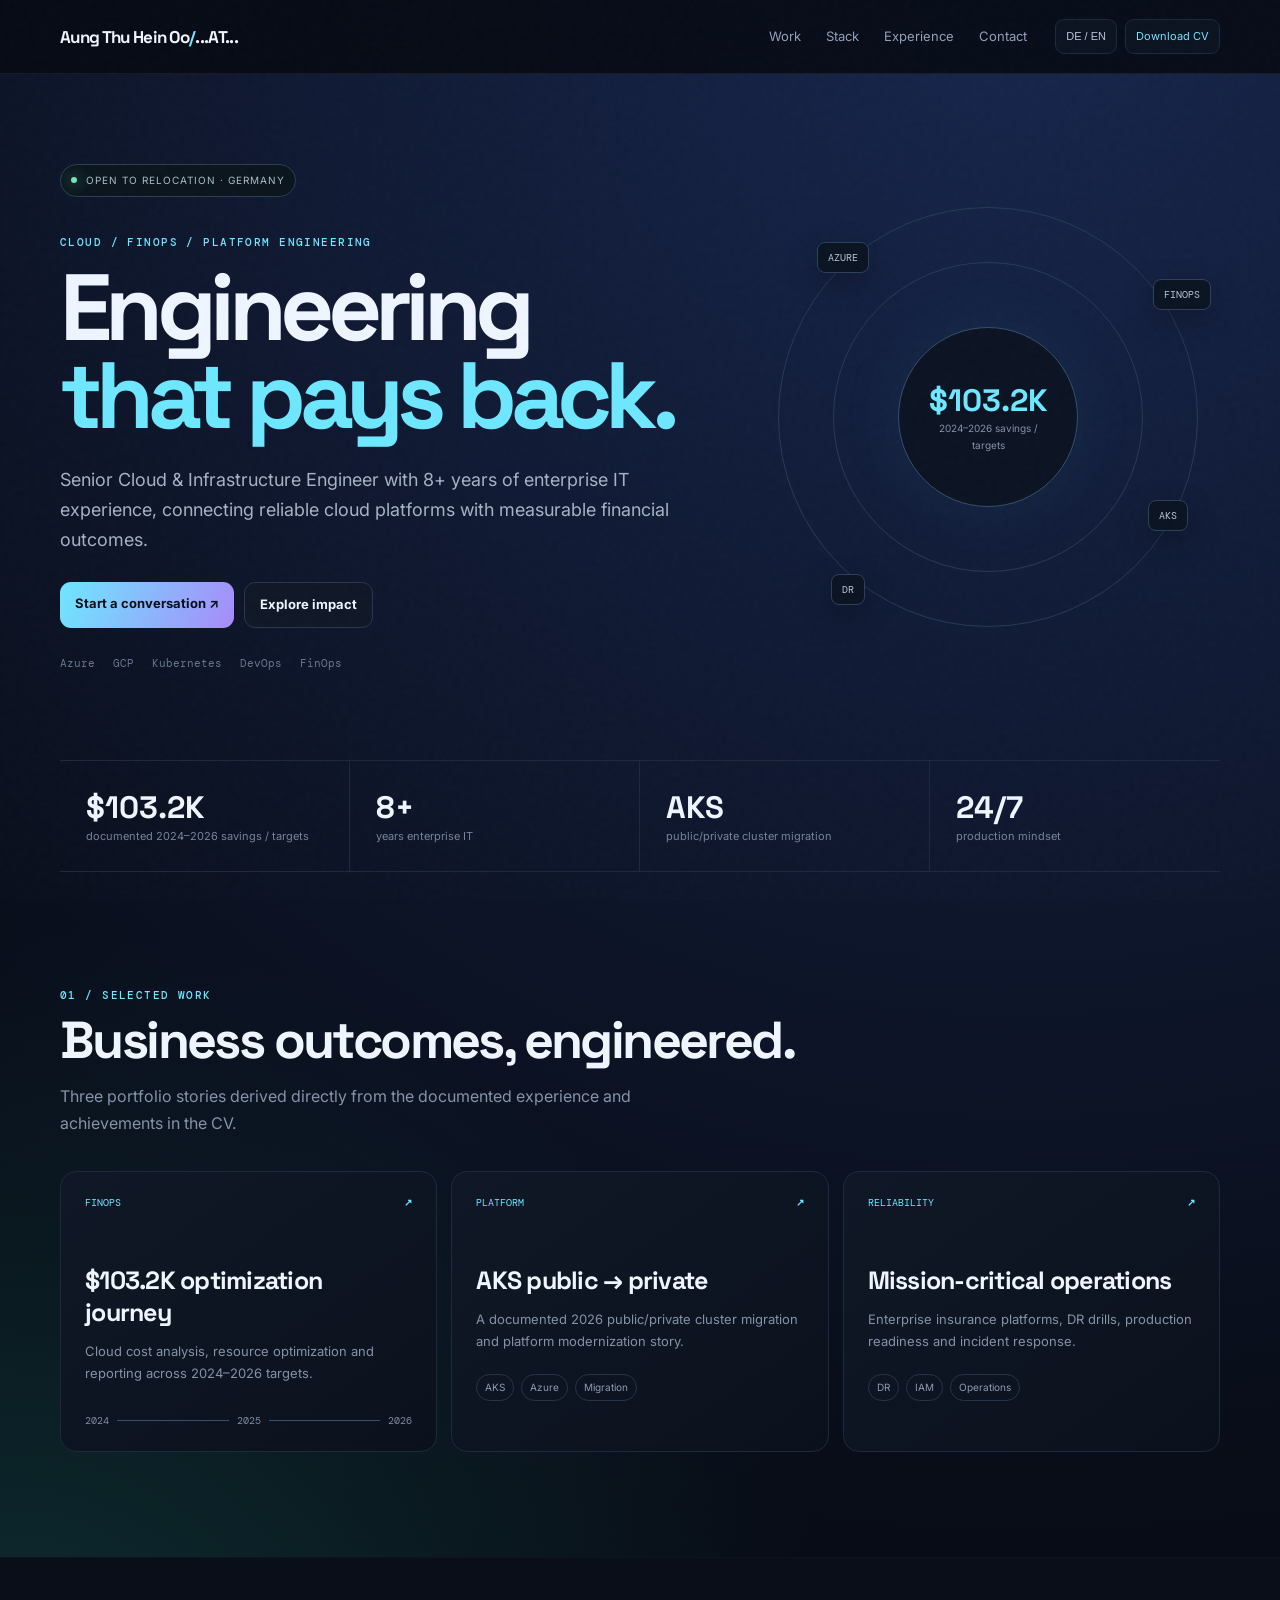
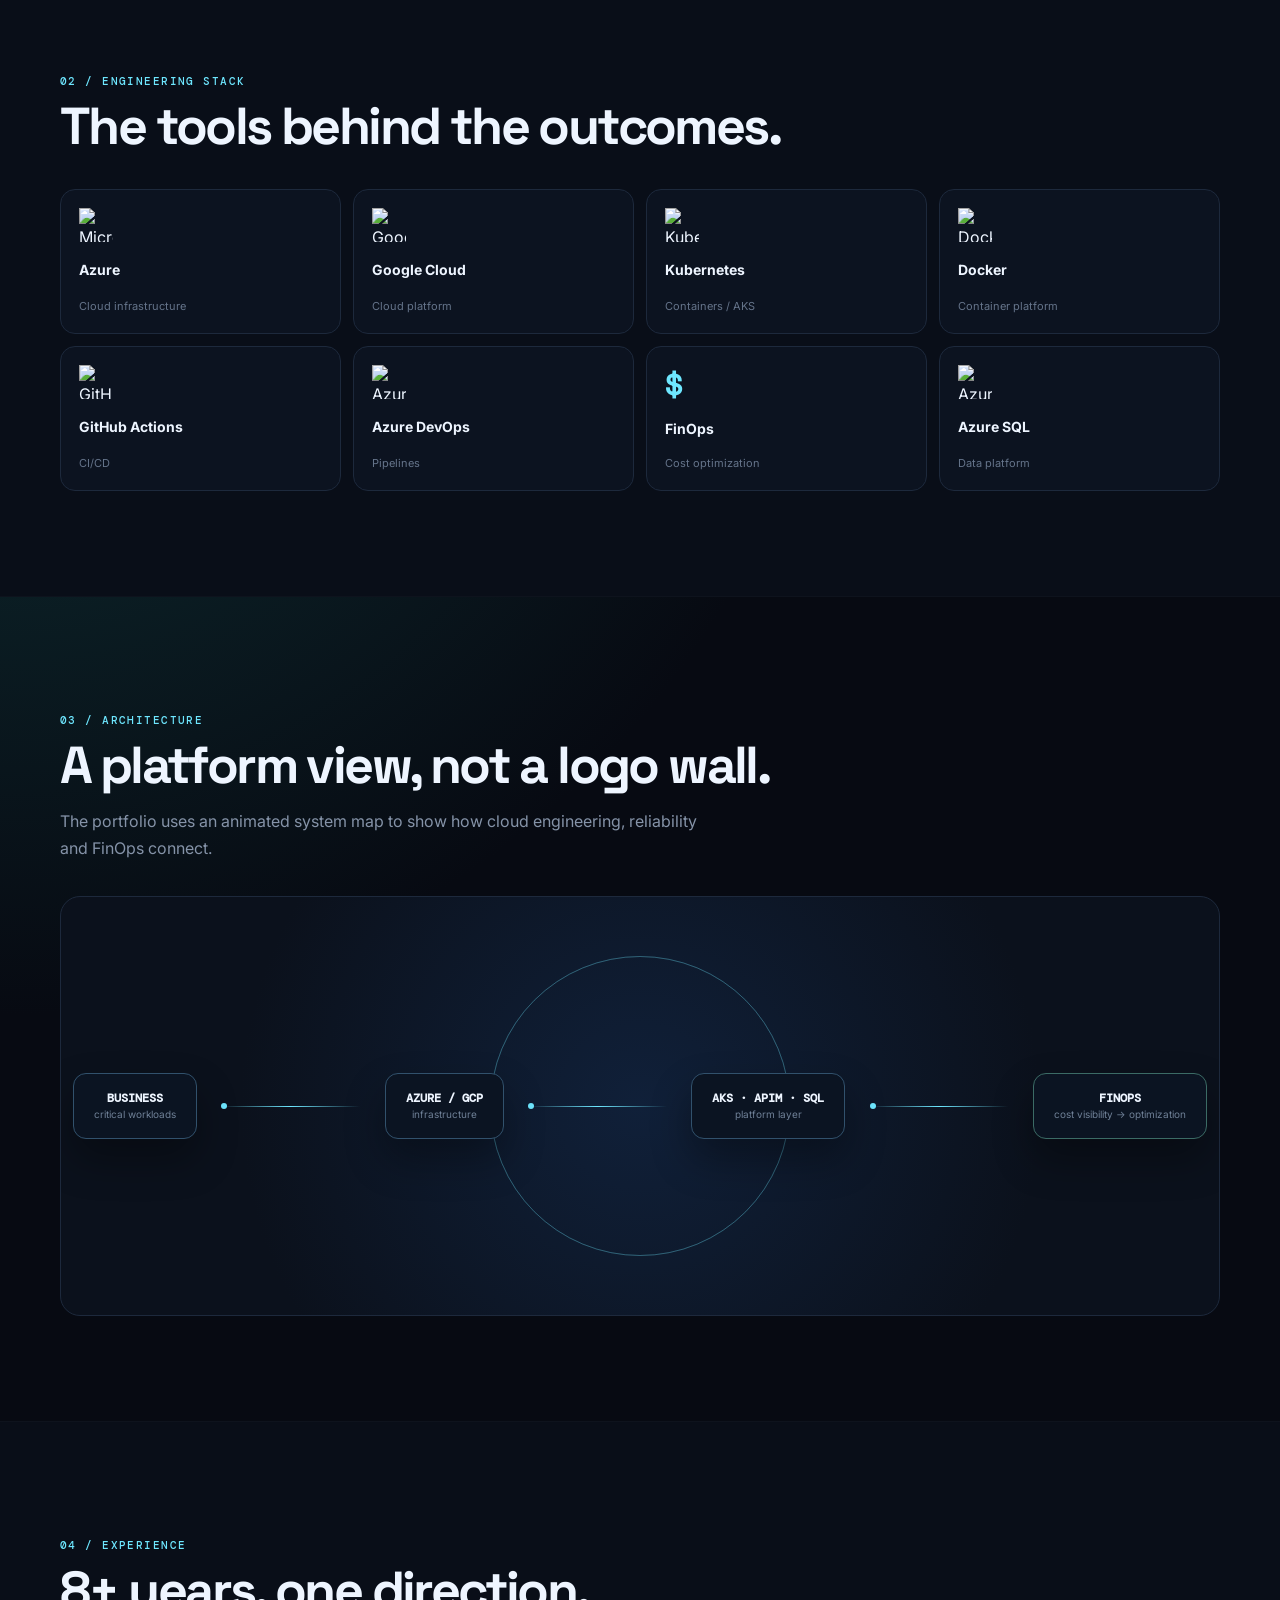
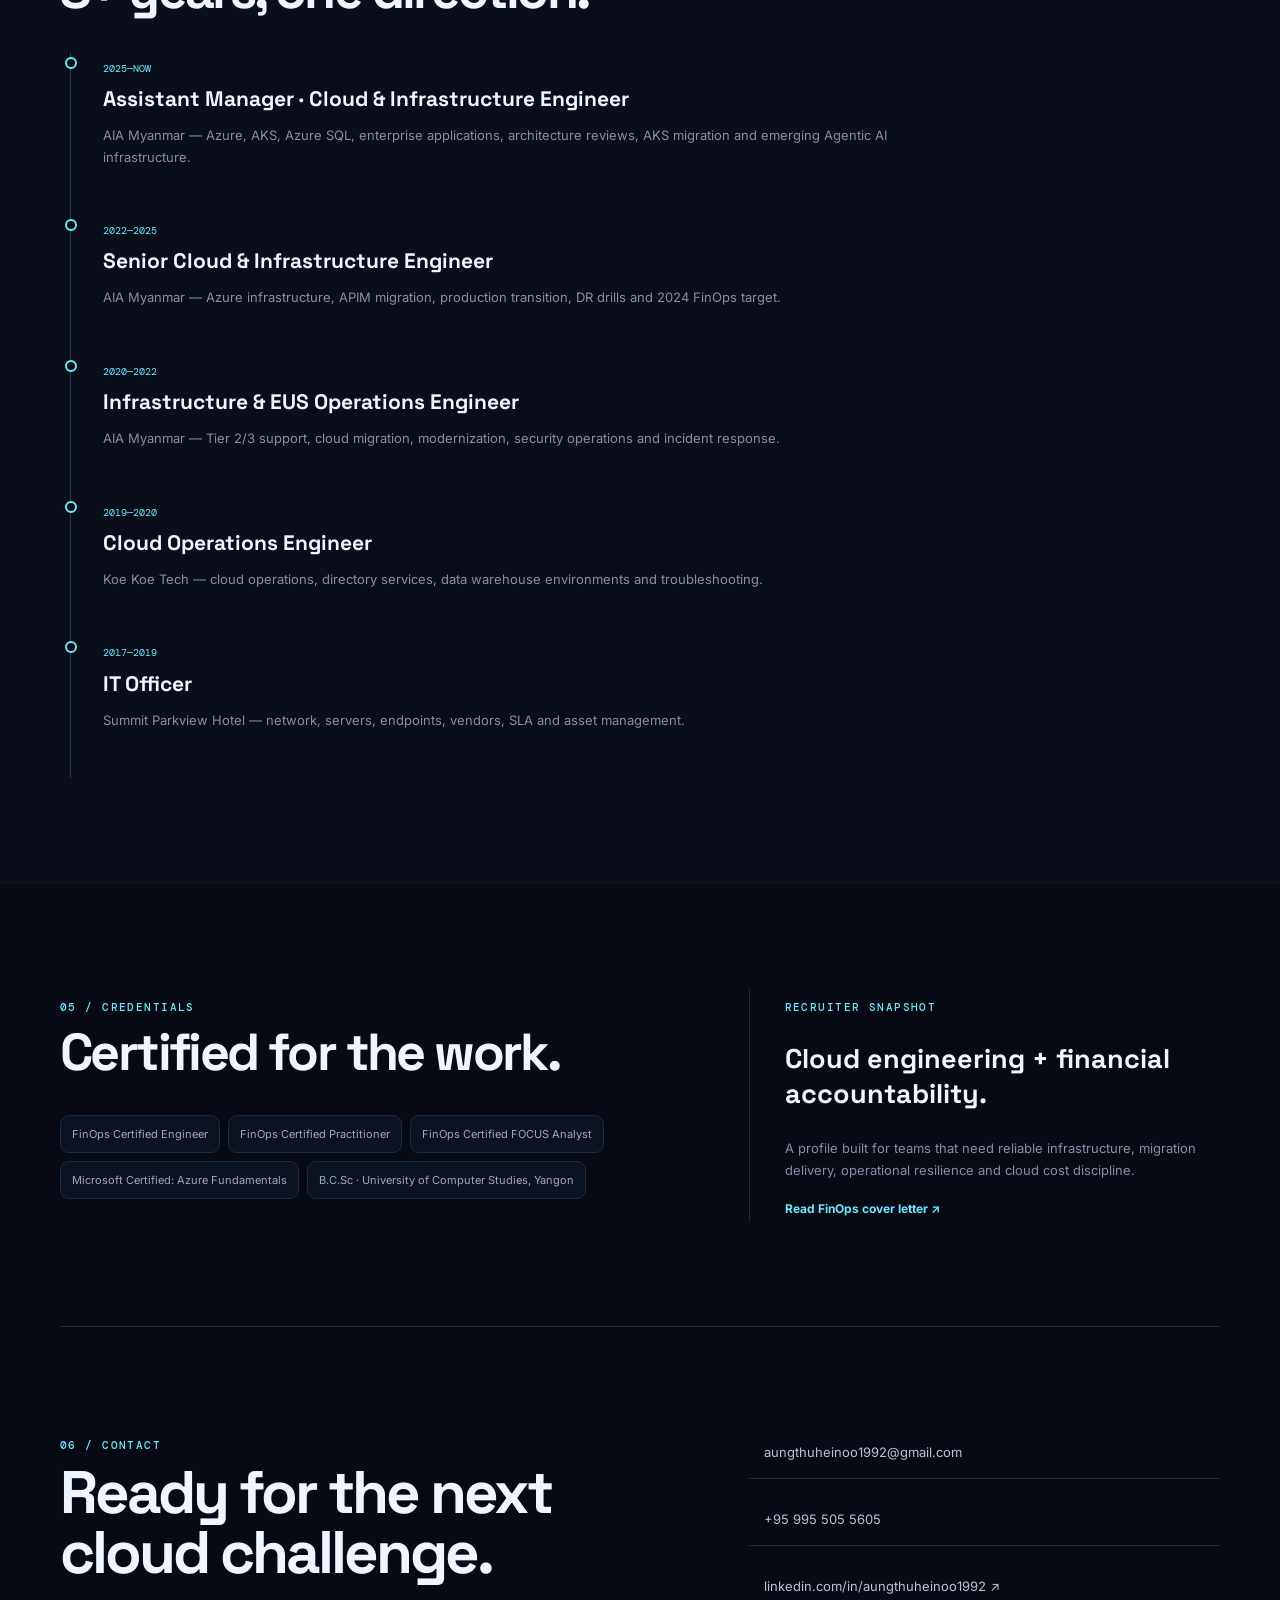
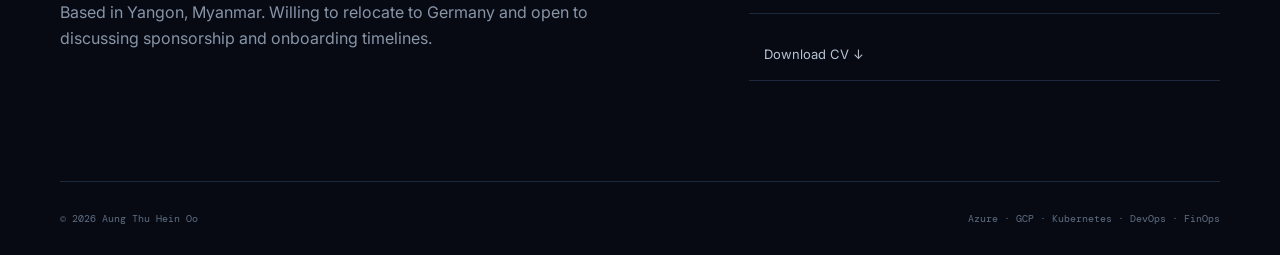
==== index.html @ 13a4905a "logo issue" ====
<!doctype html>
<html lang="en"><head>
<meta charset="utf-8"><meta name="viewport" content="width=device-width,initial-scale=1">
<meta name="description" content="Aung Thu Hein Oo — Senior Cloud & Infrastructure Engineer | Azure | GCP | Kubernetes | DevOps | FinOps">
<title>Aung Thu Hein Oo | Cloud • FinOps • Infrastructure</title>
<link rel="preconnect" href="https://fonts.googleapis.com"><link rel="preconnect" href="https://fonts.gstatic.com" crossorigin>
<link href="https://fonts.googleapis.com/css2?family=DM+Mono:wght@400;500&family=Inter:wght@400;500;600;700;800&family=Space+Grotesk:wght@500;600;700&display=swap" rel="stylesheet">
<link rel="stylesheet" href="assets/site.css">
</head><body>
<div class="noise"></div>
<header class="nav"><a class="logo" href="index.html">Aung Thu Hein Oo<span>/</span>...AT...</a><nav><a href="#work" data-i18n="navWork">Work</a><a href="#stack" data-i18n="navStack">Stack</a><a href="#experience" data-i18n="navExp">Experience</a><a href="#contact" data-i18n="navContact">Contact</a></nav><div class="nav-actions"><button id="lang" class="tiny">DE / EN</button><a class="tiny resume" href="assets/Aung_Thu_Hein_Oo_CV_2026.pdf" target="_blank" data-i18n="cv">Download CV</a></div></header>

<main>
<section class="hero wrap">
<div class="hero-copy"><div class="status"><span></span><span data-i18n="status">OPEN TO RELOCATION · GERMANY</span></div>
<p class="mono label">CLOUD / FINOPS / PLATFORM ENGINEERING</p>
<h1><span data-i18n="hero1">Engineering</span><br><em data-i18n="hero2">that pays back.</em></h1>
<p class="hero-lead" data-i18n="heroLead">Senior Cloud & Infrastructure Engineer with 8+ years of enterprise IT experience, connecting reliable cloud platforms with measurable financial outcomes.</p>
<div class="cta"><a class="button primary" href="#contact" data-i18n="talk">Start a conversation ↗</a><a class="button" href="case-studies/finops.html" data-i18n="impact">Explore impact</a></div>
<div class="quick"><span>Azure</span><span>GCP</span><span>Kubernetes</span><span>DevOps</span><span>FinOps</span></div></div>
<div class="hero-art"><div class="orbit o1"></div><div class="orbit o2"></div><div class="core"><b>$103.2K</b><small data-i18n="heroMetric">2024–2026 savings / targets</small></div><div class="node n1">AZURE</div><div class="node n2">AKS</div><div class="node n3">FINOPS</div><div class="node n4">DR</div></div>
</section>

<section class="metrics wrap"><div><b>$103.2K</b><span data-i18n="m1">documented 2024–2026 savings / targets</span></div><div><b>8+</b><span data-i18n="m2">years enterprise IT</span></div><div><b>AKS</b><span data-i18n="m3">public/private cluster migration</span></div><div><b>24/7</b><span data-i18n="m4">production mindset</span></div></section>

<section id="work" class="section wrap"><div class="section-title"><p class="mono">01 / SELECTED WORK</p><h2 data-i18n="workTitle">Business outcomes, engineered.</h2><p data-i18n="workIntro">Three portfolio stories derived directly from the documented experience and achievements in the CV.</p></div>
<div class="cards">
<a class="project" href="case-studies/finops.html"><div class="project-top"><span>FINOPS</span><b>↗</b></div><h3>$103.2K optimization journey</h3><p data-i18n="p1">Cloud cost analysis, resource optimization and reporting across 2024–2026 targets.</p><div class="line"><span>2024</span><i></i><span>2025</span><i></i><span>2026</span></div></a>
<a class="project" href="case-studies/aks.html"><div class="project-top"><span>PLATFORM</span><b>↗</b></div><h3>AKS public → private</h3><p data-i18n="p2">A documented 2026 public/private cluster migration and platform modernization story.</p><div class="tags"><span>AKS</span><span>Azure</span><span>Migration</span></div></a>
<a class="project" href="case-studies/enterprise.html"><div class="project-top"><span>RELIABILITY</span><b>↗</b></div><h3>Mission-critical operations</h3><p data-i18n="p3">Enterprise insurance platforms, DR drills, production readiness and incident response.</p><div class="tags"><span>DR</span><span>IAM</span><span>Operations</span></div></a>
</div></section>

<section id="stack" class="section alt">
  <div class="wrap">
    <div class="section-title">
      <p class="mono">02 / ENGINEERING STACK</p>
      <h2 data-i18n="stackTitle">The tools behind the outcomes.</h2>
    </div>
    <div class="techgrid">
      <div class="tech">
        <img src="https://wikimedia.org" alt="Microsoft Azure">
        <b>Azure</b>
        <small>Cloud infrastructure</small>
      </div>
      <div class="tech">
        <img src="https://simpleicons.org" alt="Google Cloud">
        <b>Google Cloud</b>
        <small>Cloud platform</small>
      </div>
      <div class="tech">
        <img src="https://simpleicons.org" alt="Kubernetes">
        <b>Kubernetes</b>
        <small>Containers / AKS</small>
      </div>
      <div class="tech">
        <img src="https://simpleicons.org" alt="Docker">
        <b>Docker</b>
        <small>Container platform</small>
      </div>
      <div class="tech">
        <img src="https://simpleicons.org" alt="GitHub Actions">
        <b>GitHub Actions</b>
        <small>CI/CD</small>
      </div>
      <div class="tech">
        <img src="https://vectorlogo.zone" alt="Azure DevOps">
        <b>Azure DevOps</b>
        <small>Pipelines</small>
      </div>
      <div class="tech">
        <div class="finops-icon">$</div>
        <b>FinOps</b>
        <small>Cost optimization</small>
      </div>
      <div class="tech">
        <img src="https://vectorlogo.zone" alt="Azure SQL">
        <b>Azure SQL</b>
        <small>Data platform</small>
      </div>
    </div>
  </div>
</section>

<section id="architecture" class="section wrap"><div class="section-title"><p class="mono">03 / ARCHITECTURE</p><h2 data-i18n="archTitle">A platform view, not a logo wall.</h2><p data-i18n="archIntro">The portfolio uses an animated system map to show how cloud engineering, reliability and FinOps connect.</p></div>
<div class="arch"><div class="arch-node business">BUSINESS<br><small>critical workloads</small></div><div class="flow f1"></div><div class="arch-node cloud">AZURE / GCP<br><small>infrastructure</small></div><div class="flow f2"></div><div class="arch-node platform">AKS · APIM · SQL<br><small>platform layer</small></div><div class="flow f3"></div><div class="arch-node fin">FINOPS<br><small>cost visibility → optimization</small></div><div class="pulse p1"></div><div class="pulse p2"></div><div class="pulse p3"></div></div></section>

<section id="experience" class="section alt"><div class="wrap"><div class="section-title"><p class="mono">04 / EXPERIENCE</p><h2 data-i18n="expTitle">8+ years, one direction.</h2></div><div class="timeline">
<div><span>2025—NOW</span><h3>Assistant Manager · Cloud & Infrastructure Engineer</h3><p>AIA Myanmar — Azure, AKS, Azure SQL, enterprise applications, architecture reviews, AKS migration and emerging Agentic AI infrastructure.</p></div>
<div><span>2022—2025</span><h3>Senior Cloud & Infrastructure Engineer</h3><p>AIA Myanmar — Azure infrastructure, APIM migration, production transition, DR drills and 2024 FinOps target.</p></div>
<div><span>2020—2022</span><h3>Infrastructure & EUS Operations Engineer</h3><p>AIA Myanmar — Tier 2/3 support, cloud migration, modernization, security operations and incident response.</p></div>
<div><span>2019—2020</span><h3>Cloud Operations Engineer</h3><p>Koe Koe Tech — cloud operations, directory services, data warehouse environments and troubleshooting.</p></div>
<div><span>2017—2019</span><h3>IT Officer</h3><p>Summit Parkview Hotel — network, servers, endpoints, vendors, SLA and asset management.</p></div>
</div></div></section>

<section class="section wrap credentials"><div><div class="section-title"><p class="mono">05 / CREDENTIALS</p><h2 data-i18n="credTitle">Certified for the work.</h2></div><div class="certs"><span>FinOps Certified Engineer</span><span>FinOps Certified Practitioner</span><span>FinOps Certified FOCUS Analyst</span><span>Microsoft Certified: Azure Fundamentals</span><span>B.C.Sc · University of Computer Studies, Yangon</span></div></div>
<div class="recruiter"><p class="mono">RECRUITER SNAPSHOT</p><h3 data-i18n="recTitle">Cloud engineering + financial accountability.</h3><p data-i18n="recText">A profile built for teams that need reliable infrastructure, migration delivery, operational resilience and cloud cost discipline.</p><a href="assets/Cover_Letter_FinOps.pdf" target="_blank" class="textlink" data-i18n="letter">Read FinOps cover letter ↗</a></div></section>

<section id="contact" class="contact wrap"><div><p class="mono">06 / CONTACT</p><h2 data-i18n="contactTitle">Ready for the next cloud challenge.</h2><p data-i18n="contactText">Based in Yangon, Myanmar. Willing to relocate to Germany and open to discussing sponsorship and onboarding timelines.</p></div><div class="contact-card"><a href="mailto:aungthuheinoo1992@gmail.com">aungthuheinoo1992@gmail.com</a><a href="tel:+959955055605">+95 995 505 5605</a><a href="https://linkedin.com/in/aungthuheinoo1992" target="_blank">linkedin.com/in/aungthuheinoo1992 ↗</a><a href="assets/Aung_Thu_Hein_Oo_CV_2026.pdf" target="_blank">Download CV ↓</a></div></section>
</main>
<footer class="wrap"><span>© 2026 Aung Thu Hein Oo</span><span>Azure · GCP · Kubernetes · DevOps · FinOps</span></footer>
<script src="assets/site.js"></script>
</body></html>
---- assets/site.css ----
:root{--bg:#070a12;--panel:#0d1320;--text:#eef5ff;--muted:#93a1b6;--line:#1d293c;--cyan:#6ee7ff;--violet:#a78bfa;--green:#6ee7b7;--max:1160px}*{box-sizing:border-box}html{scroll-behavior:smooth}body{margin:0;background:radial-gradient(circle at 80% 0,#17264d,transparent 32%),radial-gradient(circle at 0 35%,#0e3034,transparent 24%),var(--bg);color:var(--text);font-family:Inter,system-ui,sans-serif;line-height:1.65}a{color:inherit;text-decoration:none}.wrap{width:min(var(--max),calc(100% - 42px));margin:auto}.noise{position:fixed;inset:0;pointer-events:none;opacity:.025;background-image:url("data:image/svg+xml,%3Csvg viewBox='0 0 160 160' xmlns='http://www.w3.org/2000/svg'%3E%3Cfilter id='n'%3E%3CfeTurbulence type='fractalNoise' baseFrequency='.9' numOctaves='4' stitchTiles='stitch'/%3E%3C/filter%3E%3Crect width='100%25' height='100%25' filter='url(%23n)' opacity='.8'/%3E%3C/svg%3E");z-index:99}.nav{height:74px;padding:0 max(21px,calc((100% - 1160px)/2));display:flex;align-items:center;gap:28px;position:sticky;top:0;z-index:50;background:#070a12d9;backdrop-filter:blur(18px);border-bottom:1px solid #ffffff10}.logo{font:700 17px "Space Grotesk";letter-spacing:-.04em;margin-right:auto}.logo span{color:var(--cyan)}nav{display:flex;gap:25px;color:#91a0b8;font-size:13px}.nav-actions{display:flex;gap:8px}.tiny{border:1px solid var(--line);background:#0c1321;color:#b9c5d7;padding:7px 10px;border-radius:9px;font-size:11px}.resume{color:var(--cyan)}.hero{min-height:680px;padding:90px 0;display:grid;grid-template-columns:1.15fr .85fr;gap:70px;align-items:center}.status{display:inline-flex;gap:9px;align-items:center;border:1px solid #274150;background:#0b151d;padding:7px 10px;border-radius:99px;color:#a9bdc7;font-size:10px;letter-spacing:.1em}.status span:first-child{width:6px;height:6px;border-radius:50%;background:var(--green);box-shadow:0 0 15px var(--green)}.mono{font:500 11px "DM Mono",monospace;letter-spacing:.13em;color:var(--cyan)}.label{margin-top:38px}.hero h1,.casehero h1{font:700 clamp(52px,7.5vw,94px)/.94 "Space Grotesk";letter-spacing:-.07em;margin:15px 0 25px}.hero h1 em,.casehero h1 em{font-style:normal;color:var(--cyan)}.hero-lead{max-width:690px;color:#a6b2c4;font-size:18px}.cta{display:flex;gap:10px;margin:28px 0;flex-wrap:wrap}.button{display:inline-block;border:1px solid #29374e;background:#101827;border-radius:11px;padding:11px 15px;font-weight:700;font-size:13px}.button.primary{background:linear-gradient(110deg,var(--cyan),var(--violet));color:#071019;border:0}.quick{display:flex;gap:18px;flex-wrap:wrap;color:#68778e;font:11px "DM Mono"}.hero-art{height:460px;position:relative;display:grid;place-items:center}.core{width:180px;height:180px;border:1px solid #35516a;border-radius:50%;display:flex;flex-direction:column;align-items:center;justify-content:center;background:#0b1321e8;box-shadow:0 0 70px #6ee7ff10;z-index:3}.core b{font:700 31px "Space Grotesk";color:var(--cyan)}.core small{color:#8291a7;font-size:10px;text-align:center;max-width:110px}.orbit{position:absolute;border:1px solid #263b55;border-radius:50%;animation:spin 18s linear infinite}.o1{width:310px;height:310px}.o2{width:420px;height:420px;animation-duration:28s;animation-direction:reverse}.node{position:absolute;border:1px solid #2b405a;background:#0b1422;padding:8px 10px;border-radius:8px;font:10px "DM Mono";color:#b8c7d9;box-shadow:0 10px 30px #0004}.n1{top:12%;left:13%}.n2{top:68%;right:7%}.n3{top:20%;right:2%}.n4{bottom:9%;left:16%}@keyframes spin{to{transform:rotate(360deg)}}.metrics{display:grid;grid-template-columns:repeat(4,1fr);border-top:1px solid var(--line);border-bottom:1px solid var(--line)}.metrics div{padding:26px;border-right:1px solid var(--line)}.metrics div:last-child{border:0}.metrics b{display:block;font:700 31px "Space Grotesk"}.metrics span{display:block;color:#75849a;font-size:11px}.section{padding:105px 0}.alt{background:#090e18;border-top:1px solid #ffffff05;border-bottom:1px solid #ffffff05}.section-title{max-width:740px;margin-bottom:35px}.section-title h2{font:700 clamp(34px,5vw,52px)/1.05 "Space Grotesk";letter-spacing:-.05em;margin:8px 0 13px}.section-title>p:last-child{color:#8593a8;max-width:650px}.cards{display:grid;grid-template-columns:repeat(3,1fr);gap:14px}.project{min-height:270px;padding:24px;border:1px solid var(--line);background:linear-gradient(145deg,#101827,#0b111c);border-radius:16px;transition:.25s}.project:hover{transform:translateY(-4px);border-color:#34516b}.project-top{display:flex;justify-content:space-between;color:var(--cyan);font:10px "DM Mono"}.project h3{font:700 25px "Space Grotesk";letter-spacing:-.03em;margin:55px 0 10px}.project p{color:#8492a7;font-size:13px}.line{display:flex;gap:8px;align-items:center;margin-top:30px;color:#7d8ca0;font:10px "DM Mono"}.line i{height:1px;background:#36516a;flex:1}.tags{display:flex;gap:7px;flex-wrap:wrap;margin-top:22px}.tags span{border:1px solid #26344a;border-radius:99px;padding:4px 8px;color:#8e9cb0;font-size:10px}.techgrid{display:grid;grid-template-columns:repeat(4,1fr);gap:12px}.tech{min-height:145px;border:1px solid var(--line);border-radius:15px;padding:18px;background:#0c1320;display:flex;flex-direction:column;justify-content:space-between}.tech img{width:34px;height:34px}.tech b{font-size:14px}.tech small{color:#65748a;font-size:11px}.finops-icon{font:700 30px "Space Grotesk";color:var(--cyan)}.arch{height:420px;border:1px solid var(--line);border-radius:20px;background:radial-gradient(circle,#102039,#0b111c 65%);position:relative;display:flex;align-items:center;justify-content:space-around;overflow:hidden}.arch-node{z-index:2;border:1px solid #31516c;background:#0b1422;padding:16px 20px;border-radius:13px;text-align:center;font:600 12px "DM Mono";box-shadow:0 20px 40px #0005}.arch-node small{font:10px Inter;color:#6f8097}.fin{border-color:#3b6b65}.flow{height:1px;background:linear-gradient(90deg,transparent,var(--cyan),transparent);width:12%;position:relative}.flow:after{content:"";position:absolute;width:6px;height:6px;background:var(--cyan);border-radius:50%;top:-3px;animation:travel 2.3s linear infinite}.f2:after{animation-delay:.5s}.f3:after{animation-delay:1s}@keyframes travel{from{left:0}to{left:100%}}.pulse{position:absolute;border:1px solid #6ee7ff22;border-radius:50%;width:300px;height:300px;animation:pulse 4s ease-out infinite}.p2{animation-delay:1.3s}.p3{animation-delay:2.6s}@keyframes pulse{0%{transform:scale(.2);opacity:.8}100%{transform:scale(1.6);opacity:0}}.timeline{border-left:1px solid #29384c;margin-left:10px;padding-left:32px}.timeline>div{position:relative;padding:0 0 34px}.timeline>div:before{content:"";position:absolute;width:8px;height:8px;border:2px solid var(--cyan);background:var(--bg);border-radius:50%;left:-38px;top:4px}.timeline span{font:10px "DM Mono";color:var(--cyan)}.timeline h3{font:700 21px "Space Grotesk";margin:6px 0}.timeline p{color:#8190a5;font-size:13px;max-width:850px}.credentials{display:grid;grid-template-columns:1fr .75fr;gap:60px}.certs{display:flex;flex-wrap:wrap;gap:8px}.certs span{border:1px solid var(--line);padding:9px 11px;border-radius:9px;color:#9aa9bd;font-size:11px;background:#0c1320}.recruiter{border-left:1px solid var(--line);padding-left:35px}.recruiter h3{font:700 27px "Space Grotesk"}.recruiter p:not(.mono){color:#8290a4;font-size:13px}.textlink{color:var(--cyan);font-size:12px;font-weight:700}.contact{padding:100px 0;display:grid;grid-template-columns:1fr .75fr;gap:60px;border-top:1px solid var(--line)}.contact h2{font:700 clamp(38px,5vw,60px)/1 "Space Grotesk";letter-spacing:-.05em;margin:10px 0}.contact p:not(.mono){color:#8795a9;max-width:580px}.contact-card{display:flex;flex-direction:column;gap:15px;justify-content:center}.contact-card a{padding:15px;border-bottom:1px solid var(--line);color:#b5c3d5;font-size:13px}.contact-card a:hover{color:var(--cyan)}footer{padding:30px 0;border-top:1px solid var(--line);display:flex;justify-content:space-between;color:#5f6e84;font:10px "DM Mono"}.casehero{padding:100px 0 60px}.casehero>p:not(.mono){color:#91a0b5;max-width:720px;font-size:18px}.casebody{padding-bottom:100px}.casebody h2{font:700 38px "Space Grotesk";margin-top:65px}.casebody>p{color:#8c9aae;max-width:800px}.casegrid{display:grid;grid-template-columns:repeat(3,1fr);gap:12px}.casegrid.four{grid-template-columns:repeat(4,1fr)}.casegrid div{border:1px solid var(--line);padding:22px;border-radius:14px;background:#0c1320}.casegrid span{font:11px "DM Mono";color:var(--cyan)}.casegrid b{display:block;font:700 34px "Space Grotesk";margin:5px 0}.casegrid small{color:#74839a}.quote{margin:35px 0;padding:22px;border-left:2px solid var(--cyan);background:#0c1421;color:#b7c5d7;font:600 18px "Space Grotesk"}.diagrammini{display:flex;align-items:center;justify-content:center;gap:20px;flex-wrap:wrap;padding:40px;border:1px solid var(--line);border-radius:16px;background:#0b121e}.diagrammini div{padding:20px;border:1px solid #31516c;border-radius:12px;font:11px "DM Mono"}.diagrammini i{color:var(--cyan)}@media(max-width:900px){nav{display:none}.hero{grid-template-columns:1fr;padding-top:65px}.hero-art{height:390px}.metrics{grid-template-columns:1fr 1fr}.cards{grid-template-columns:1fr}.techgrid{grid-template-columns:1fr 1fr}.credentials,.contact{grid-template-columns:1fr}.recruiter{border-left:0;border-top:1px solid var(--line);padding:30px 0 0}.casegrid,.casegrid.four{grid-template-columns:1fr 1fr}}@media(max-width:560px){.wrap{width:calc(100% - 28px)}.nav{padding:0 14px}.nav-actions .resume{display:none}.hero h1,.casehero h1{font-size:51px}.hero-art{transform:scale(.82);margin:-20px}.metrics{grid-template-columns:1fr}.metrics div{border-right:0;border-bottom:1px solid var(--line)}.techgrid,.casegrid,.casegrid.four{grid-template-columns:1fr}.arch{height:620px;flex-direction:column}.flow{width:1px;height:10%;background:linear-gradient(180deg,transparent,var(--cyan),transparent)}.flow:after{animation-name:travelV}.p1{display:none}@keyframes travelV{from{top:0}to{top:100%}}footer{display:block}.contact{padding:70px 0}}
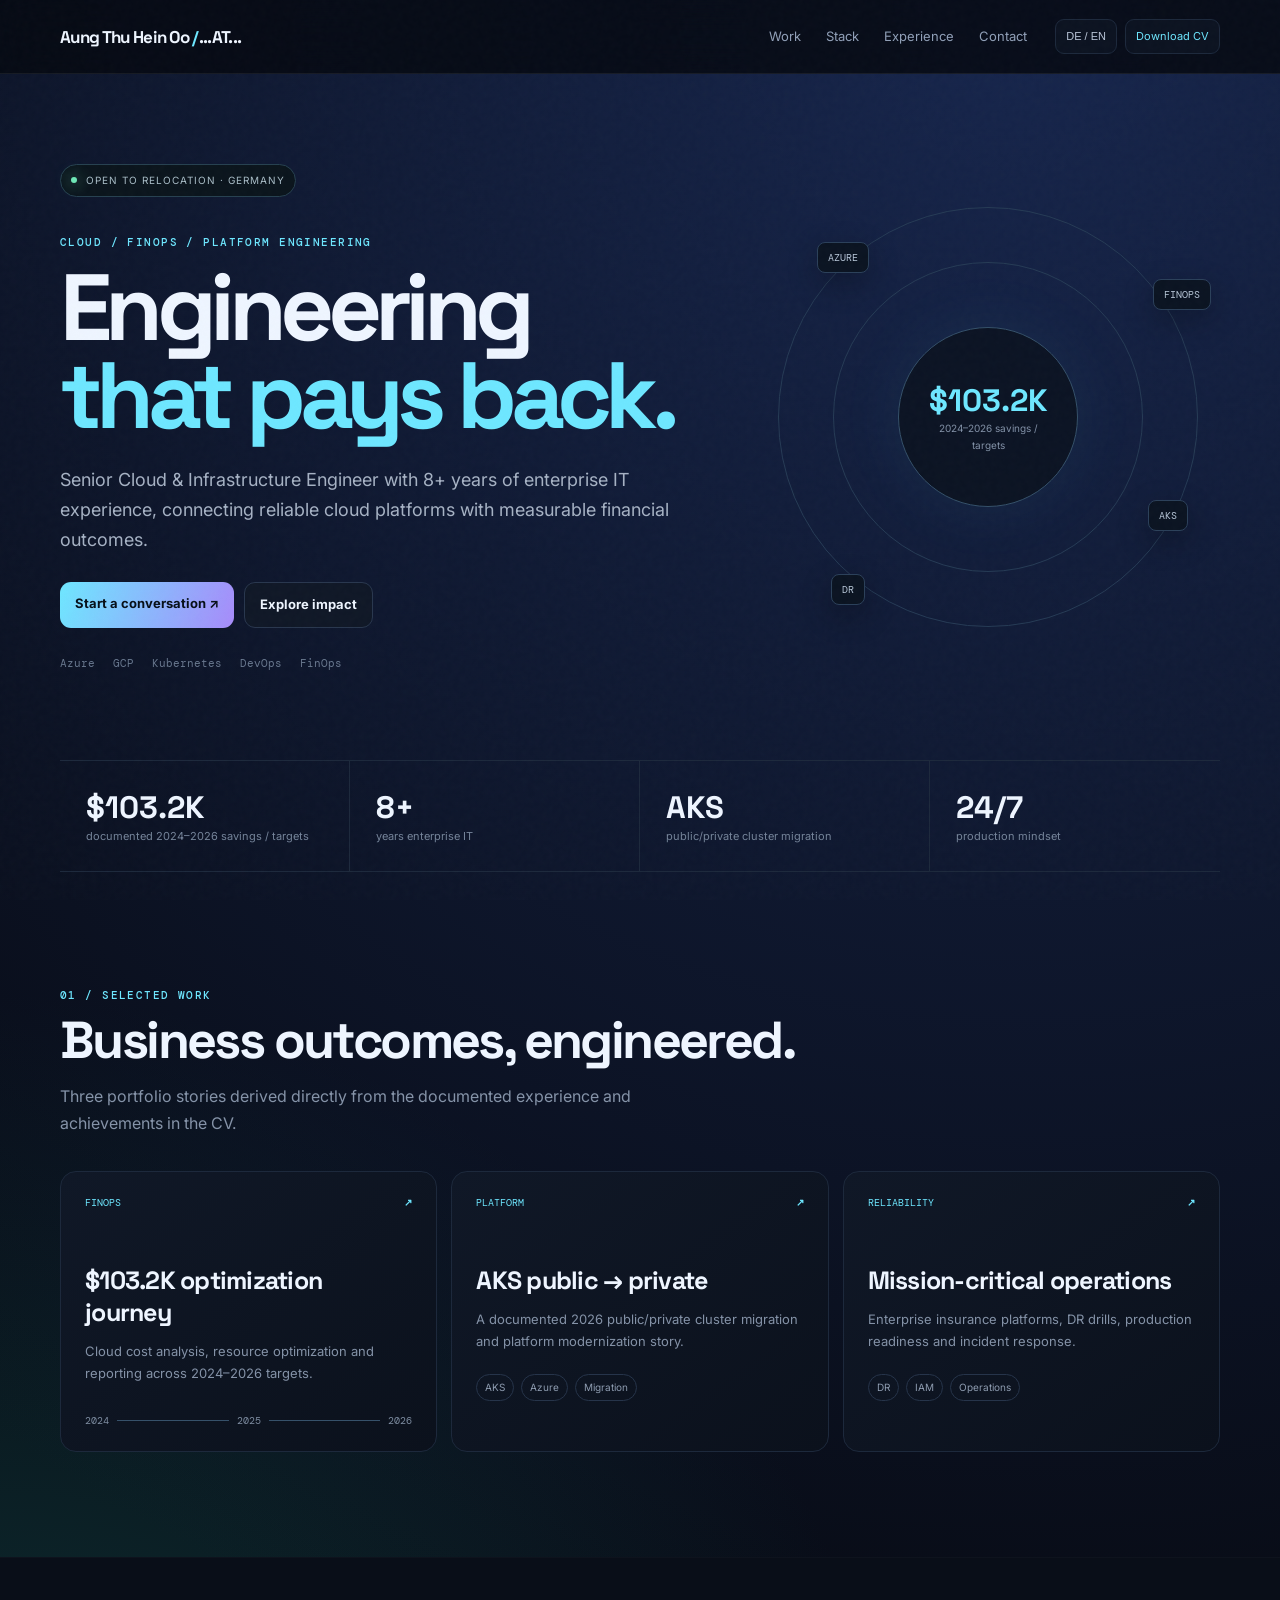
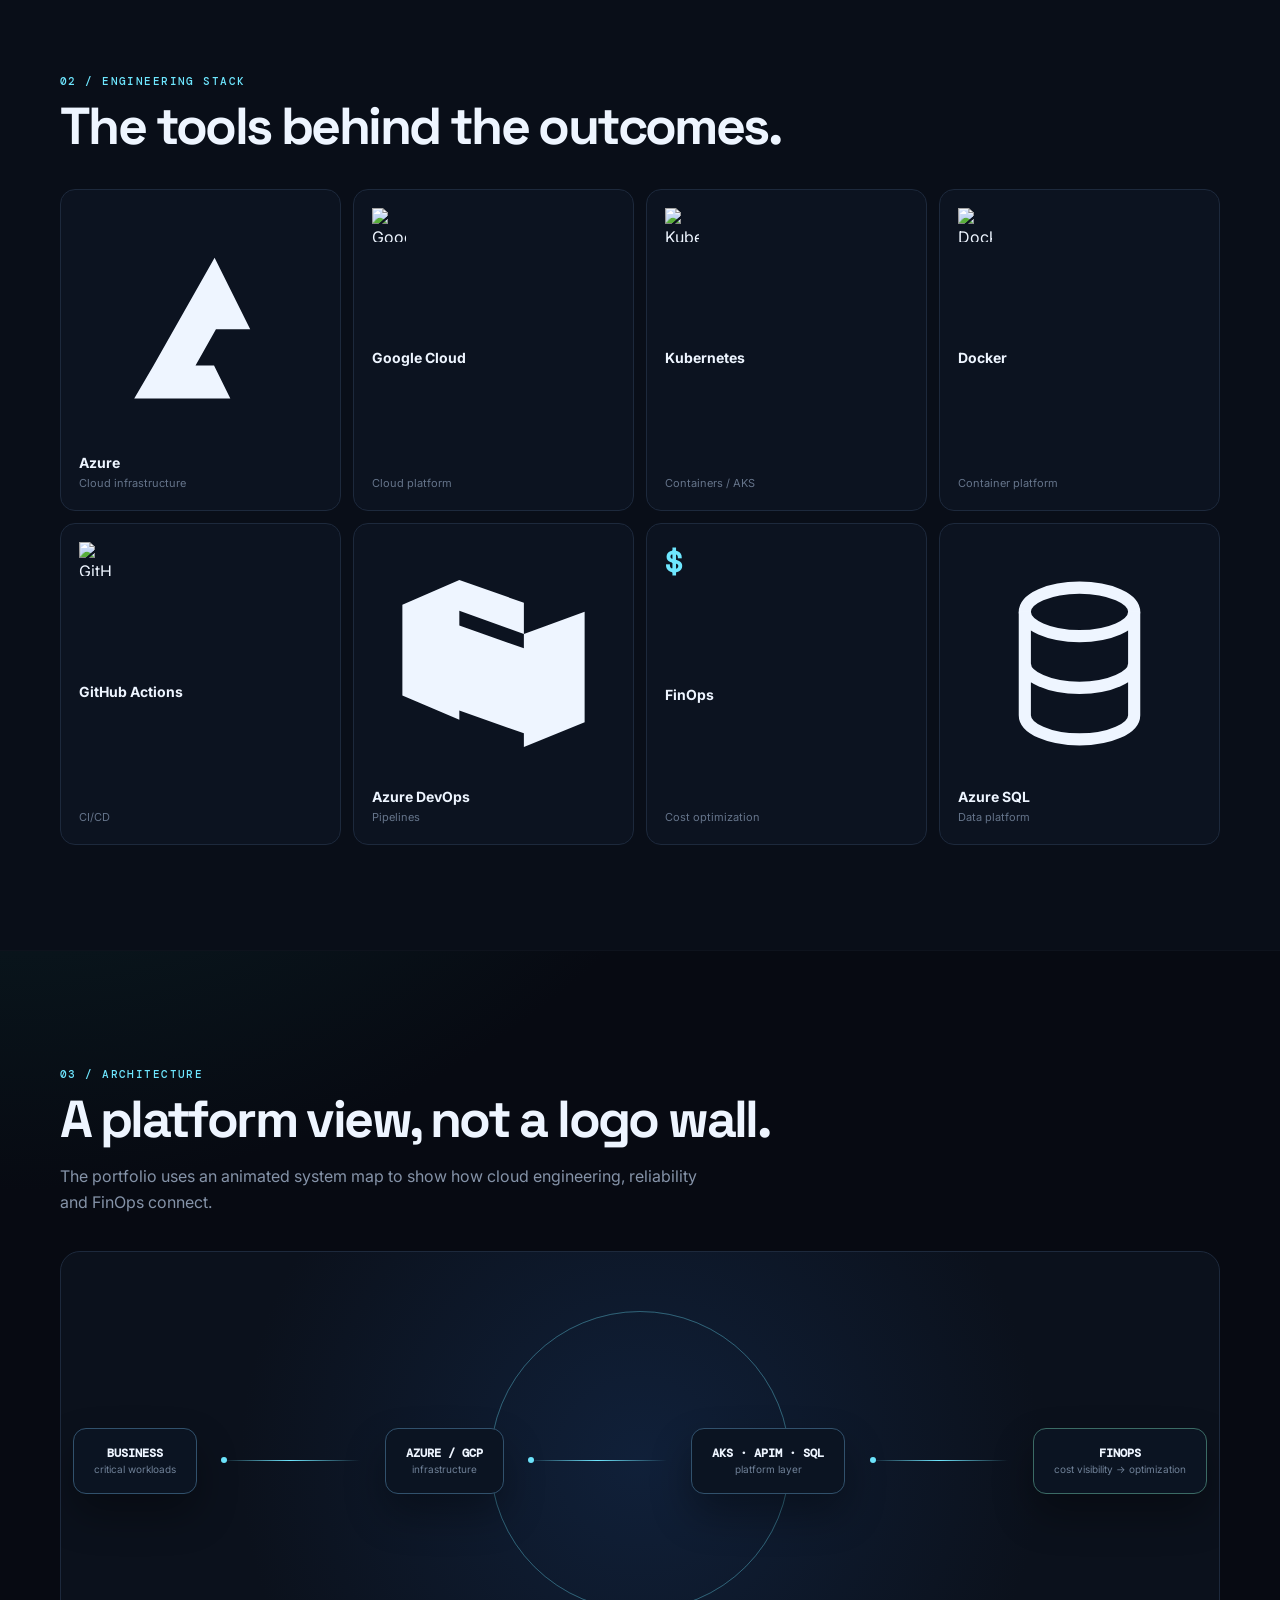
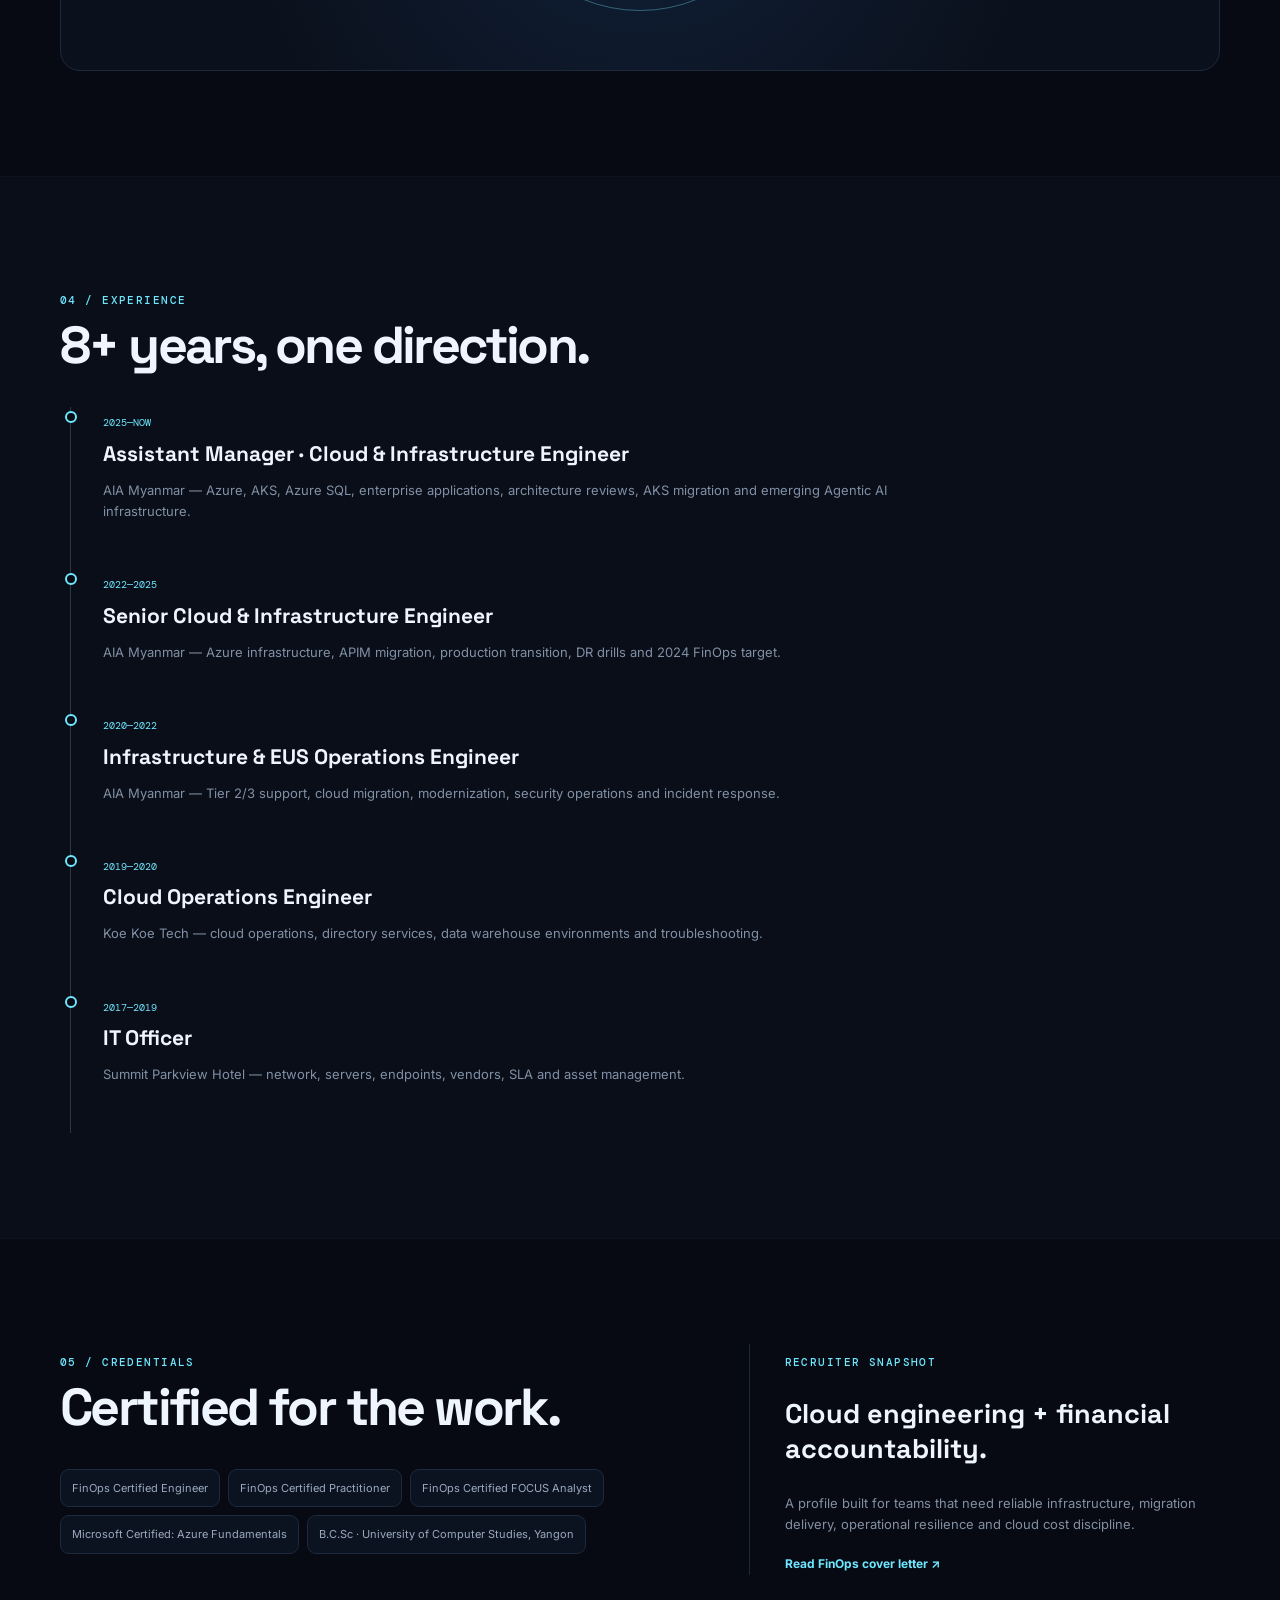
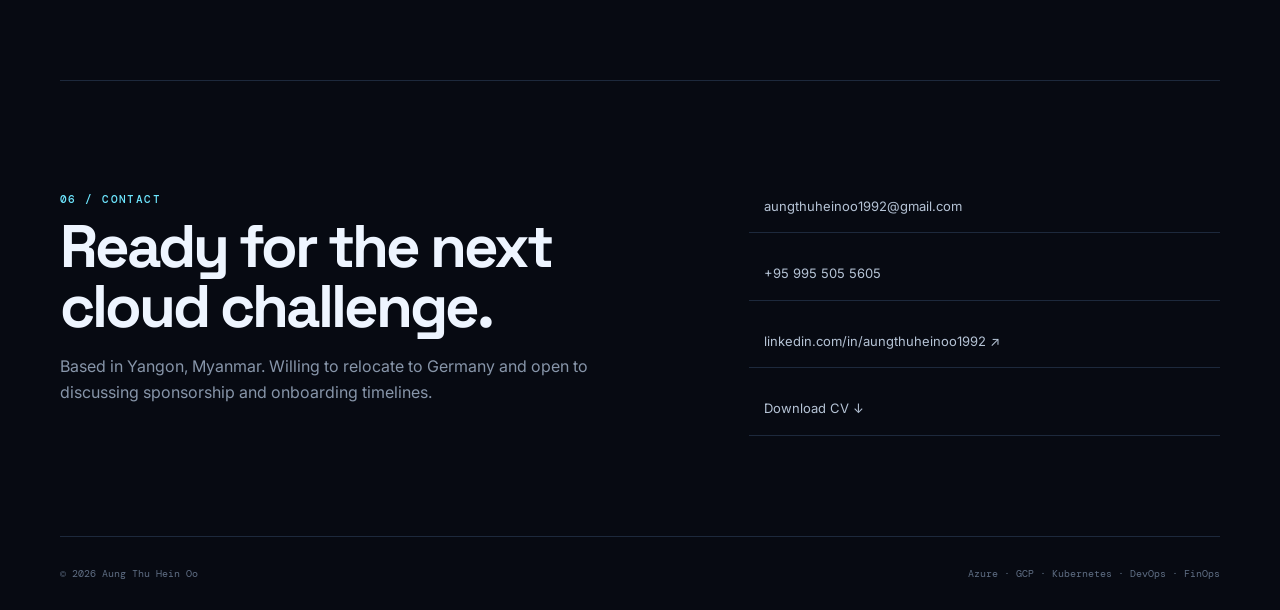
==== commit 0b1733aa: "fix size issue" ====
--- a/index.html
+++ b/index.html
@@ -8,7 +8,7 @@
 <link rel="stylesheet" href="assets/site.css">
 </head><body>
 <div class="noise"></div>
-<header class="nav"><a class="logo" href="index.html">Aung Thu Hein Oo<span>/</span>...AT...</a><nav><a href="#work" data-i18n="navWork">Work</a><a href="#stack" data-i18n="navStack">Stack</a><a href="#experience" data-i18n="navExp">Experience</a><a href="#contact" data-i18n="navContact">Contact</a></nav><div class="nav-actions"><button id="lang" class="tiny">DE / EN</button><a class="tiny resume" href="assets/Aung_Thu_Hein_Oo_CV_2026.pdf" target="_blank" data-i18n="cv">Download CV</a></div></header>
+<header class="nav"><a class="logo" href="index.html">Aung Thu Hein Oo <span>/</span>...AT...</a><nav><a href="#work" data-i18n="navWork">Work</a><a href="#stack" data-i18n="navStack">Stack</a><a href="#experience" data-i18n="navExp">Experience</a><a href="#contact" data-i18n="navContact">Contact</a></nav><div class="nav-actions"><button id="lang" class="tiny">DE / EN</button><a class="tiny resume" href="assets/Aung_Thu_Hein_Oo_CV_2026.pdf" target="_blank" data-i18n="cv">Download CV</a></div></header>
 
 <main>
 <section class="hero wrap">
@@ -30,56 +30,16 @@
 <a class="project" href="case-studies/enterprise.html"><div class="project-top"><span>RELIABILITY</span><b>↗</b></div><h3>Mission-critical operations</h3><p data-i18n="p3">Enterprise insurance platforms, DR drills, production readiness and incident response.</p><div class="tags"><span>DR</span><span>IAM</span><span>Operations</span></div></a>
 </div></section>
 
-<section id="stack" class="section alt">
-  <div class="wrap">
-    <div class="section-title">
-      <p class="mono">02 / ENGINEERING STACK</p>
-      <h2 data-i18n="stackTitle">The tools behind the outcomes.</h2>
-    </div>
-    <div class="techgrid">
-      <div class="tech">
-        <img src="https://wikimedia.org" alt="Microsoft Azure">
-        <b>Azure</b>
-        <small>Cloud infrastructure</small>
-      </div>
-      <div class="tech">
-        <img src="https://simpleicons.org" alt="Google Cloud">
-        <b>Google Cloud</b>
-        <small>Cloud platform</small>
-      </div>
-      <div class="tech">
-        <img src="https://simpleicons.org" alt="Kubernetes">
-        <b>Kubernetes</b>
-        <small>Containers / AKS</small>
-      </div>
-      <div class="tech">
-        <img src="https://simpleicons.org" alt="Docker">
-        <b>Docker</b>
-        <small>Container platform</small>
-      </div>
-      <div class="tech">
-        <img src="https://simpleicons.org" alt="GitHub Actions">
-        <b>GitHub Actions</b>
-        <small>CI/CD</small>
-      </div>
-      <div class="tech">
-        <img src="https://vectorlogo.zone" alt="Azure DevOps">
-        <b>Azure DevOps</b>
-        <small>Pipelines</small>
-      </div>
-      <div class="tech">
-        <div class="finops-icon">$</div>
-        <b>FinOps</b>
-        <small>Cost optimization</small>
-      </div>
-      <div class="tech">
-        <img src="https://vectorlogo.zone" alt="Azure SQL">
-        <b>Azure SQL</b>
-        <small>Data platform</small>
-      </div>
-    </div>
-  </div>
-</section>
+<section id="stack" class="section alt"><div class="wrap"><div class="section-title"><p class="mono">02 / ENGINEERING STACK</p><h2 data-i18n="stackTitle">The tools behind the outcomes.</h2></div><div class="techgrid">
+<div class="tech"><svg class="tech-logo" viewBox="-12 -12 88 88" aria-label="Microsoft Azure"><path fill="currentColor" d="M37.1 6 15 45h15.2l7.4-13.1H50L37.1 6Zm-1.7 39H15l-7 12h34.8l-5.9-12Z"/></svg><b>Azure</b><small>Cloud infrastructure</small></div>
+<div class="tech"><img src="https://cdn.simpleicons.org/googlecloud/6EE7FF" alt="Google Cloud"><b>Google Cloud</b><small>Cloud platform</small></div>
+<div class="tech"><img src="https://cdn.simpleicons.org/kubernetes/6EE7FF" alt="Kubernetes"><b>Kubernetes</b><small>Containers / AKS</small></div>
+<div class="tech"><img src="https://cdn.simpleicons.org/docker/6EE7FF" alt="Docker"><b>Docker</b><small>Container platform</small></div>
+<div class="tech"><img src="https://cdn.simpleicons.org/githubactions/6EE7FF" alt="GitHub Actions"><b>GitHub Actions</b><small>CI/CD</small></div>
+<div class="tech"><svg class="tech-logo" viewBox="0 0 64 64" aria-label="Azure DevOps"><path fill="currentColor" d="M8 16.5 23 10l17 6v8.2l-17-6.1v28.7L8 40.4V16.5Zm32 7.7 16-5.8v29.1L40 54V24.2ZM23 22l17 6v22.4l-17-6V22Z"/></svg><b>Azure DevOps</b><small>Pipelines</small></div>
+<div class="tech"><div class="finops-icon">$</div><b>FinOps</b><small>Cost optimization</small></div>
+<div class="tech"><svg class="tech-logo" viewBox="-8 -8 80 80" aria-label="Microsoft SQL Server"><ellipse cx="32" cy="15" rx="18" ry="8" fill="none" stroke="currentColor" stroke-width="4"/><path fill="none" stroke="currentColor" stroke-width="4" d="M14 15v17c0 4.4 8.1 8 18 8s18-3.6 18-8V15M14 32v17c0 4.4 8.1 8 18 8s18-3.6 18-8V32"/></svg><b>Azure SQL</b><small>Data platform</small></div>
+</div></div></section>
 
 <section id="architecture" class="section wrap"><div class="section-title"><p class="mono">03 / ARCHITECTURE</p><h2 data-i18n="archTitle">A platform view, not a logo wall.</h2><p data-i18n="archIntro">The portfolio uses an animated system map to show how cloud engineering, reliability and FinOps connect.</p></div>
 <div class="arch"><div class="arch-node business">BUSINESS<br><small>critical workloads</small></div><div class="flow f1"></div><div class="arch-node cloud">AZURE / GCP<br><small>infrastructure</small></div><div class="flow f2"></div><div class="arch-node platform">AKS · APIM · SQL<br><small>platform layer</small></div><div class="flow f3"></div><div class="arch-node fin">FINOPS<br><small>cost visibility → optimization</small></div><div class="pulse p1"></div><div class="pulse p2"></div><div class="pulse p3"></div></div></section>
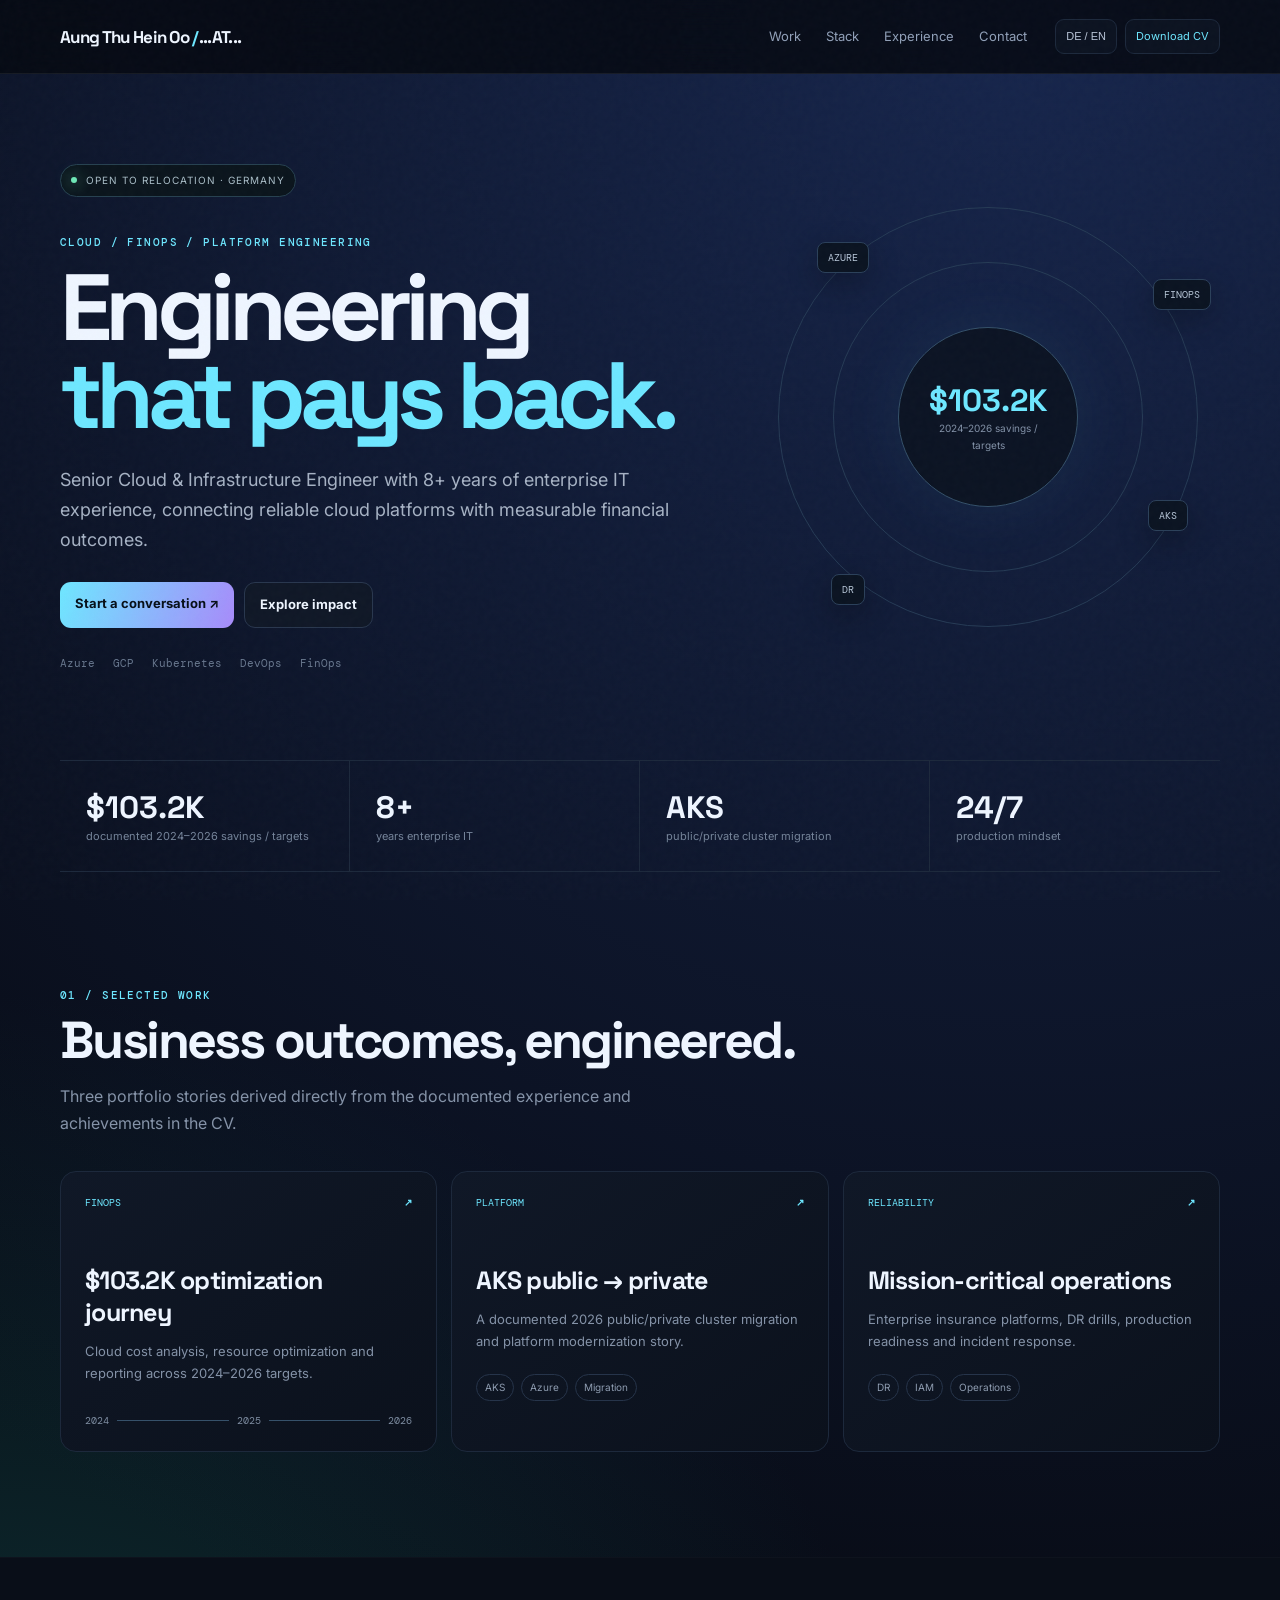
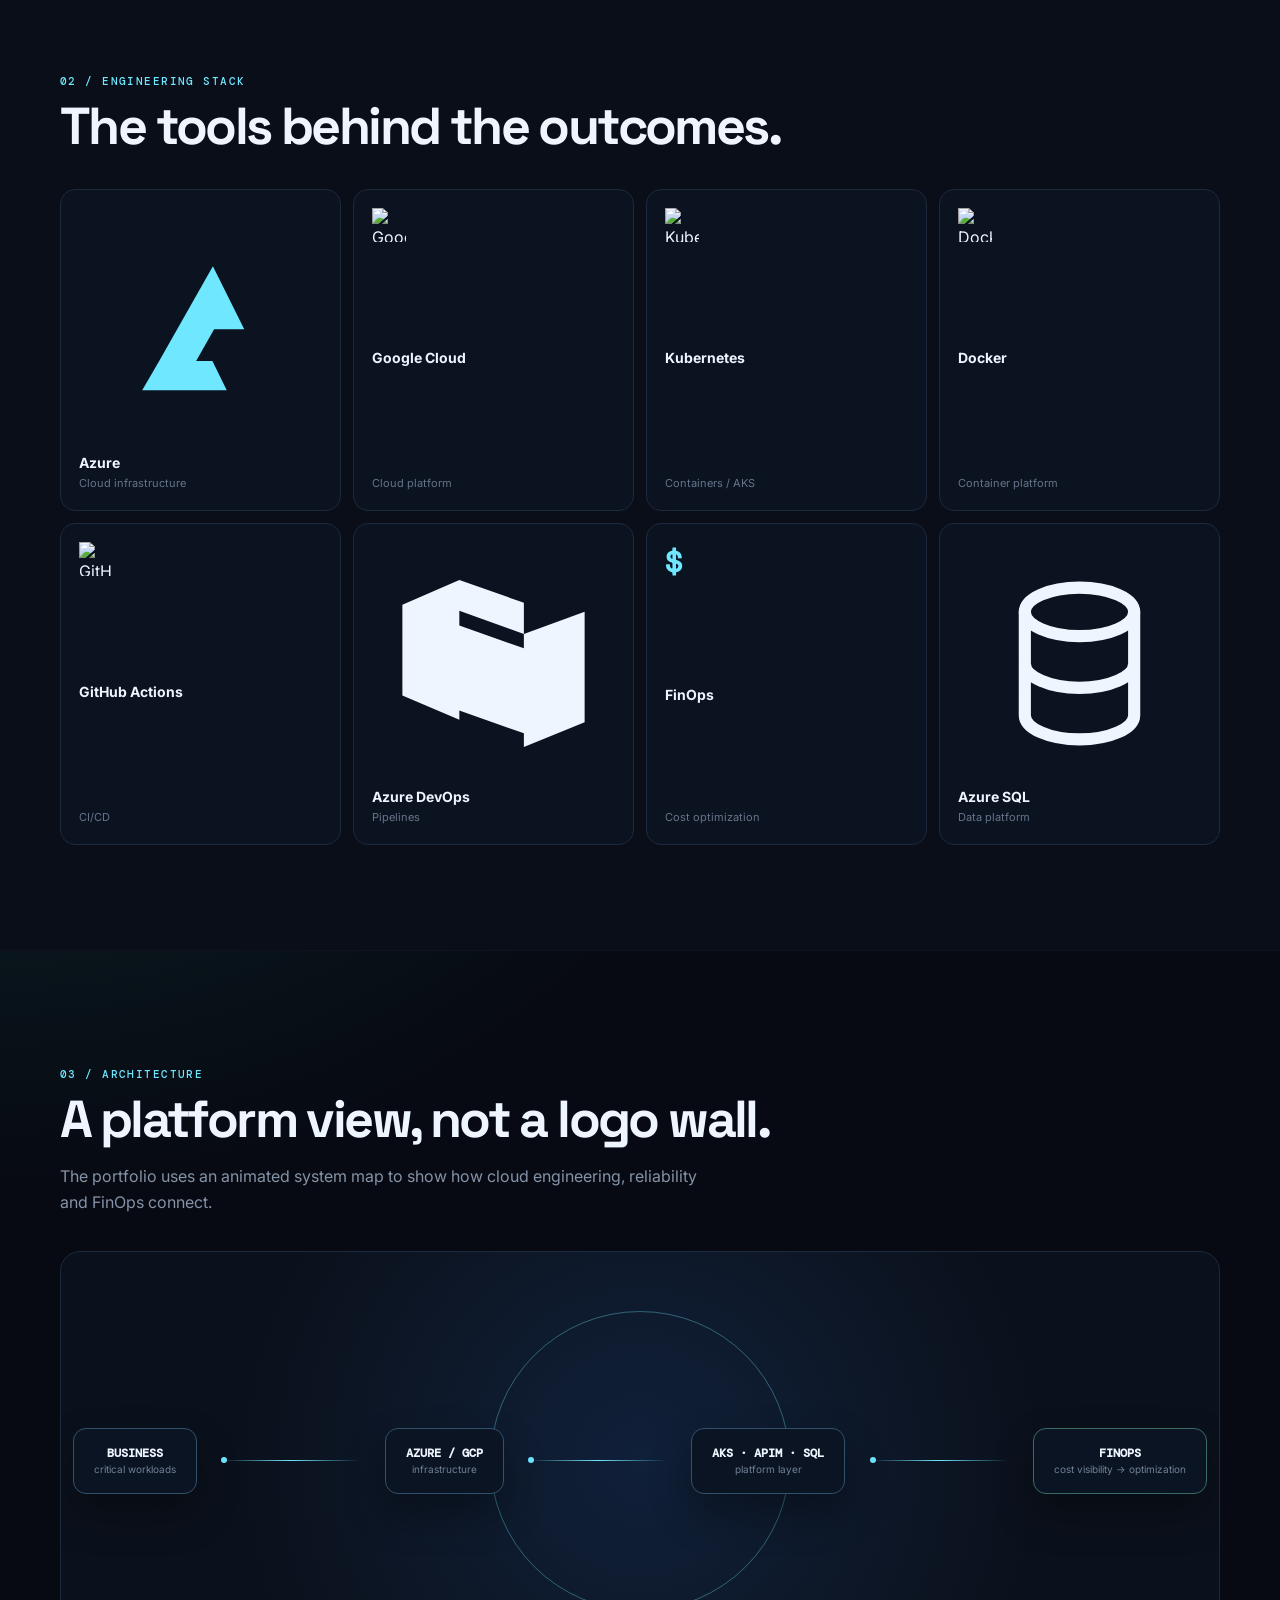
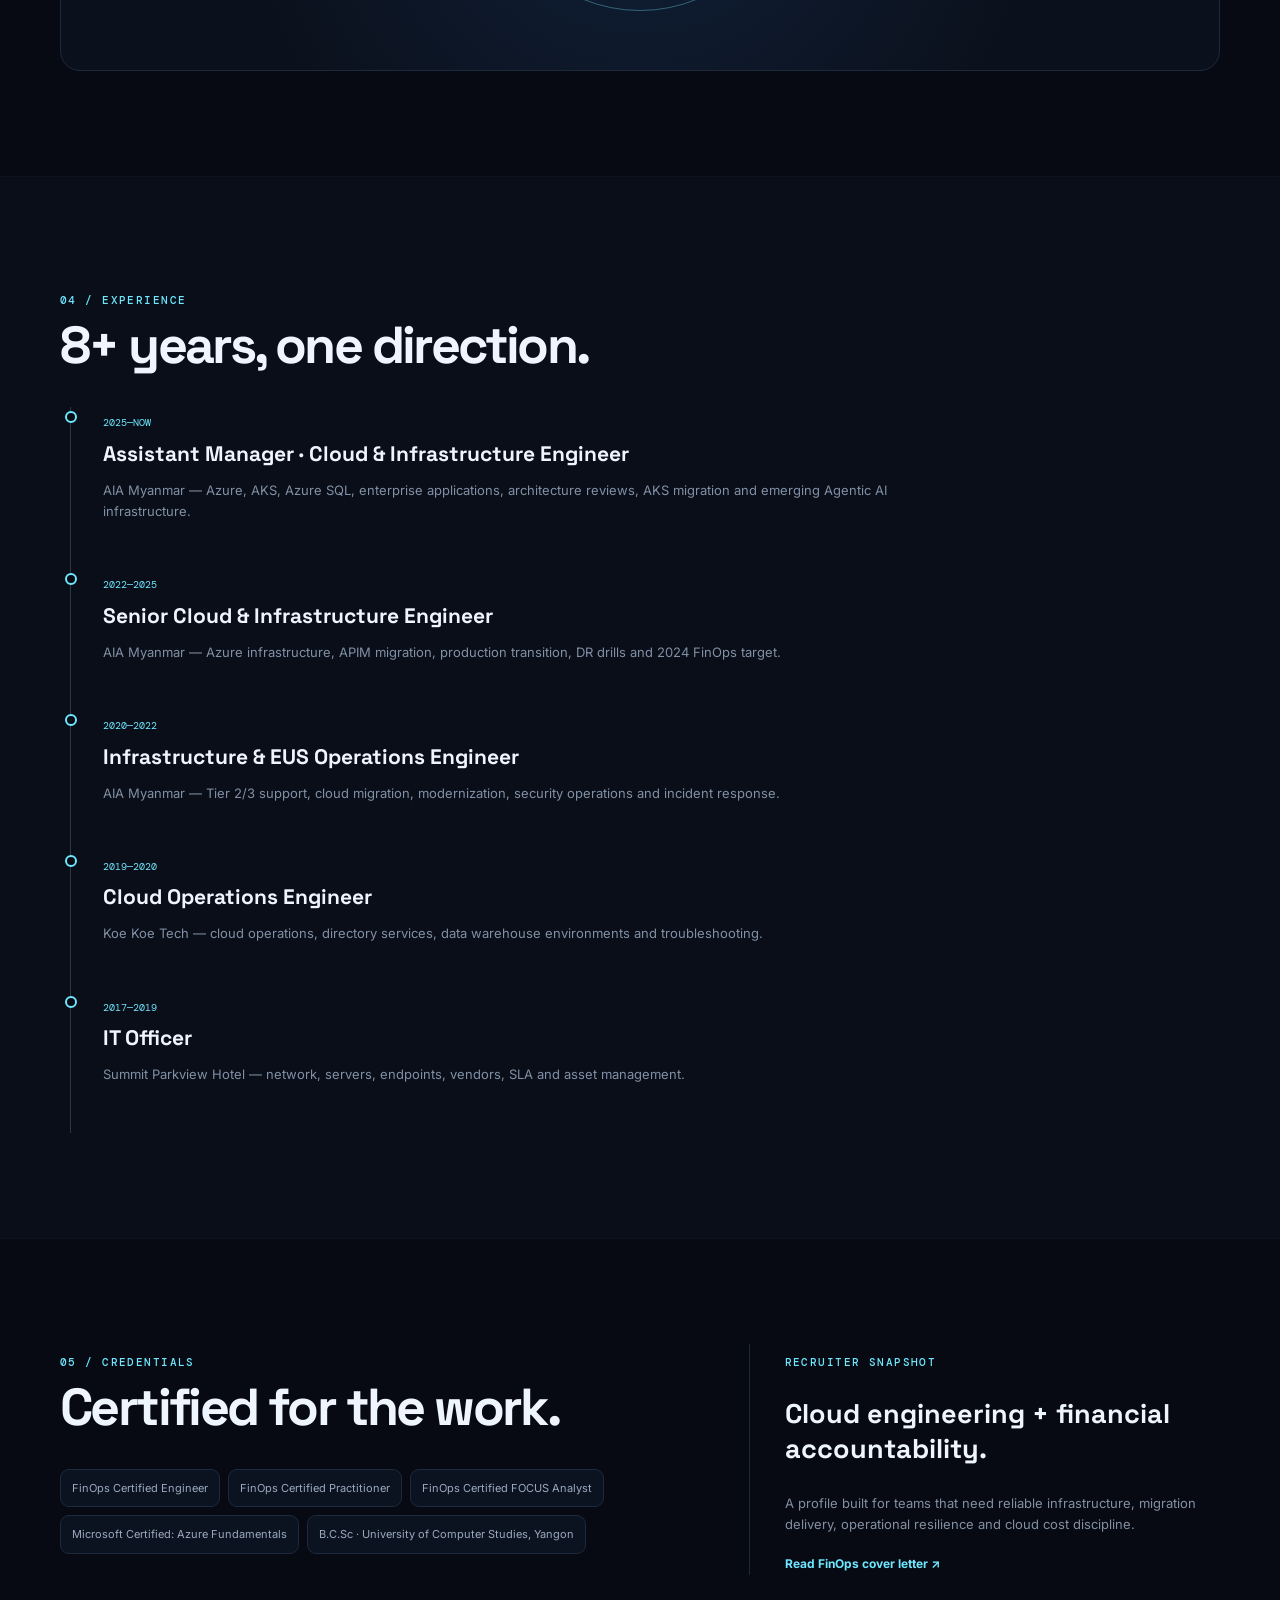
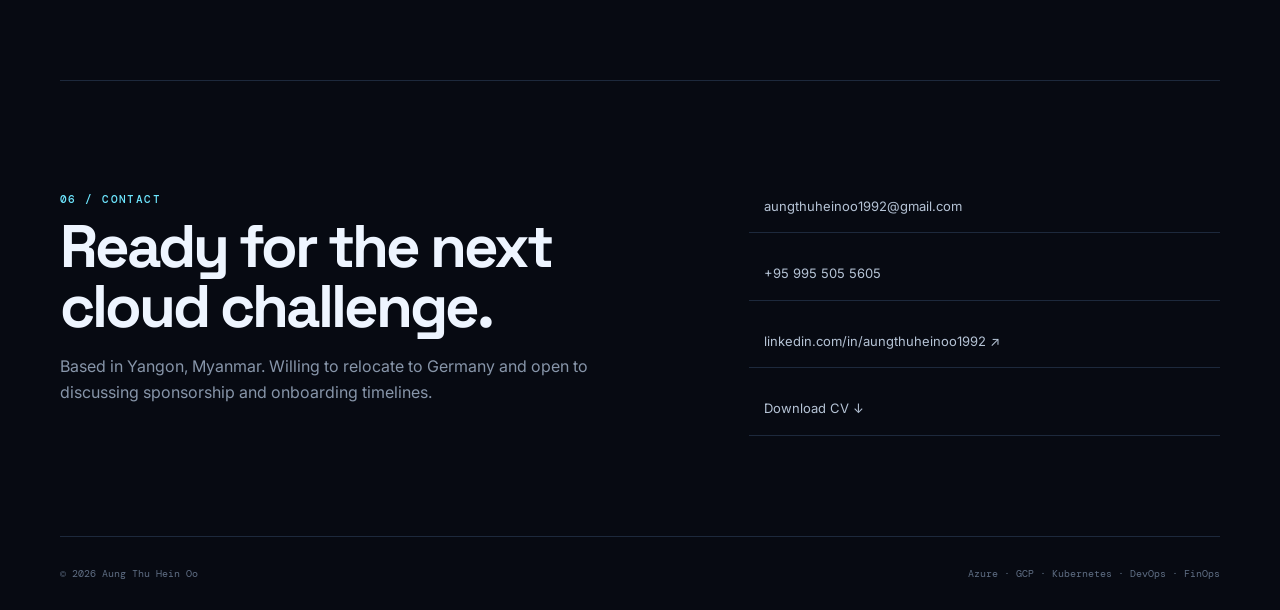
==== commit 9711a079: "fix size and color" ====
--- a/index.html
+++ b/index.html
@@ -31,7 +31,7 @@
 </div></section>
 
 <section id="stack" class="section alt"><div class="wrap"><div class="section-title"><p class="mono">02 / ENGINEERING STACK</p><h2 data-i18n="stackTitle">The tools behind the outcomes.</h2></div><div class="techgrid">
-<div class="tech"><svg class="tech-logo" viewBox="-12 -12 88 88" aria-label="Microsoft Azure"><path fill="currentColor" d="M37.1 6 15 45h15.2l7.4-13.1H50L37.1 6Zm-1.7 39H15l-7 12h34.8l-5.9-12Z"/></svg><b>Azure</b><small>Cloud infrastructure</small></div>
+<div class="tech"><svg class="tech-logo" viewBox="-18 -18 100 100" aria-label="Microsoft Azure"><path fill="#6EE7FF" d="M37.1 6 15 45h15.2l7.4-13.1H50L37.1 6Zm-1.7 39H15l-7 12h34.8l-5.9-12Z"/></svg><b>Azure</b><small>Cloud infrastructure</small></div>
 <div class="tech"><img src="https://cdn.simpleicons.org/googlecloud/6EE7FF" alt="Google Cloud"><b>Google Cloud</b><small>Cloud platform</small></div>
 <div class="tech"><img src="https://cdn.simpleicons.org/kubernetes/6EE7FF" alt="Kubernetes"><b>Kubernetes</b><small>Containers / AKS</small></div>
 <div class="tech"><img src="https://cdn.simpleicons.org/docker/6EE7FF" alt="Docker"><b>Docker</b><small>Container platform</small></div>
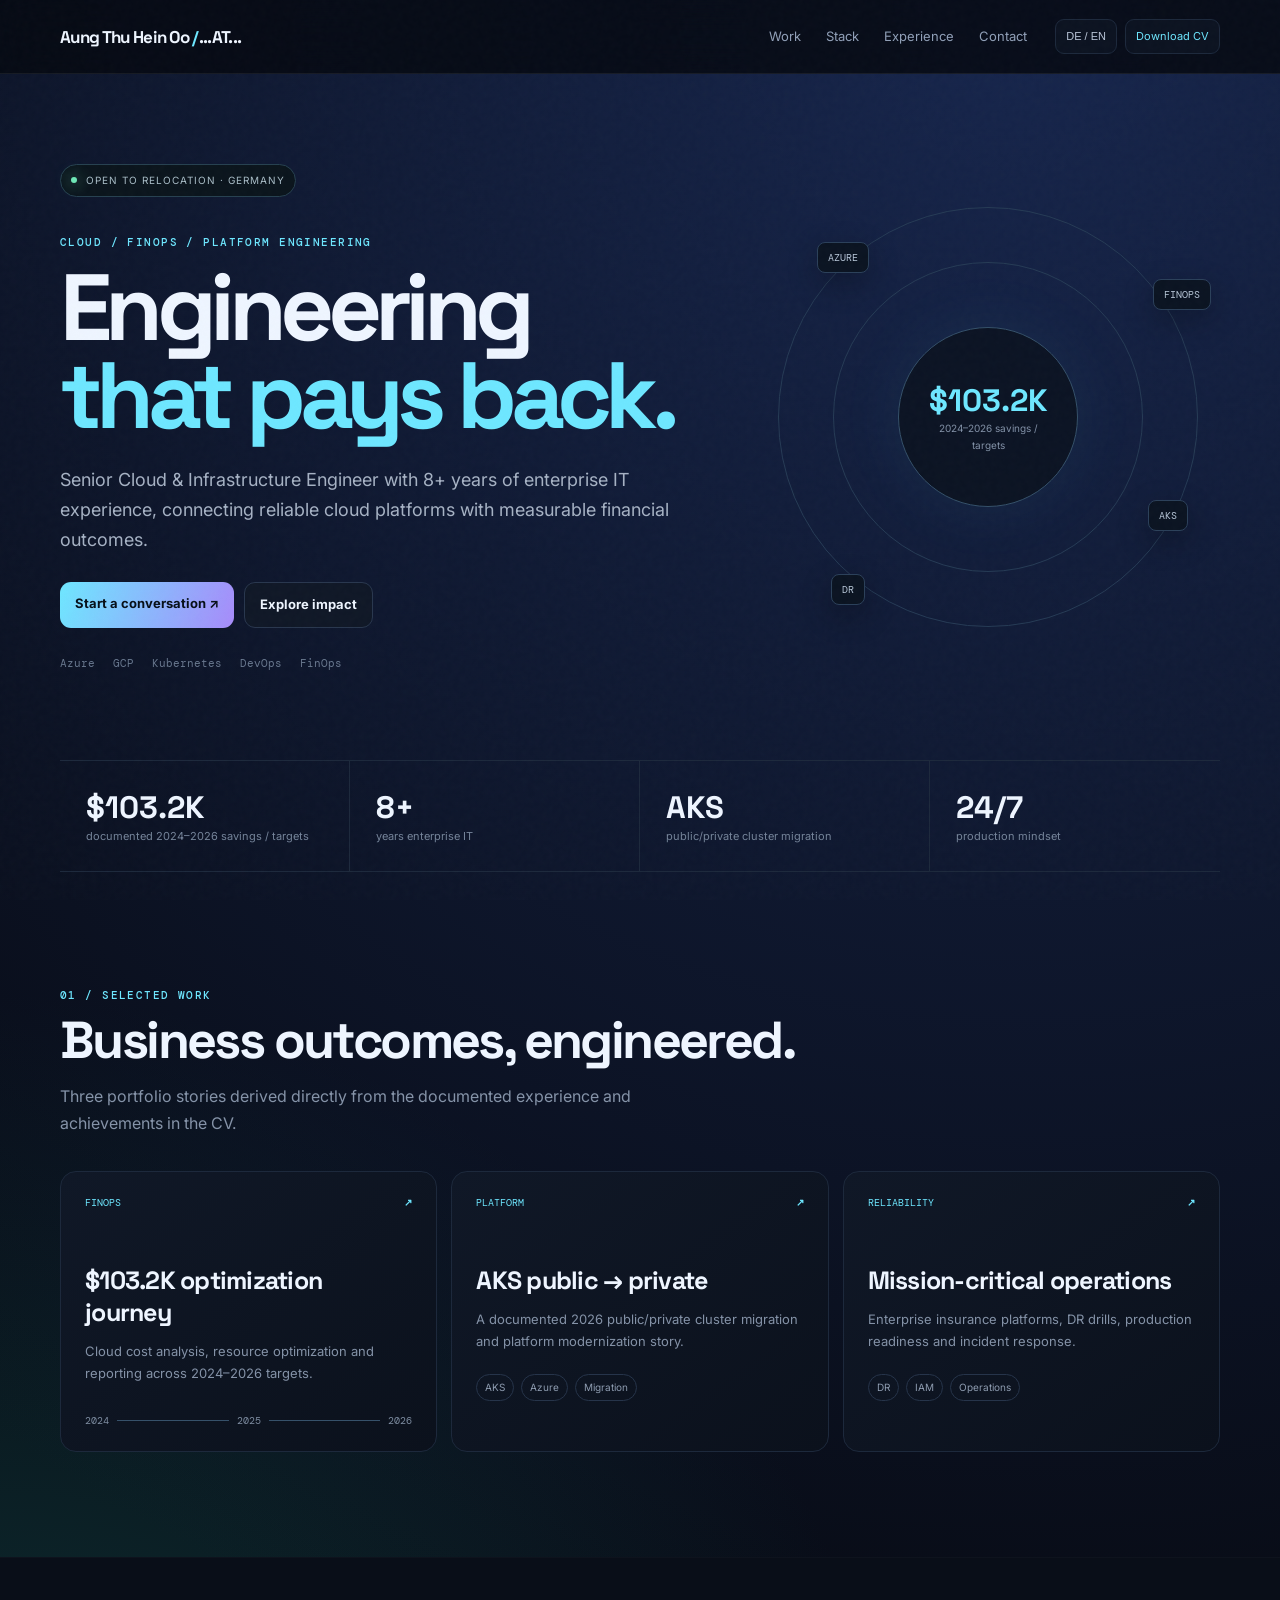
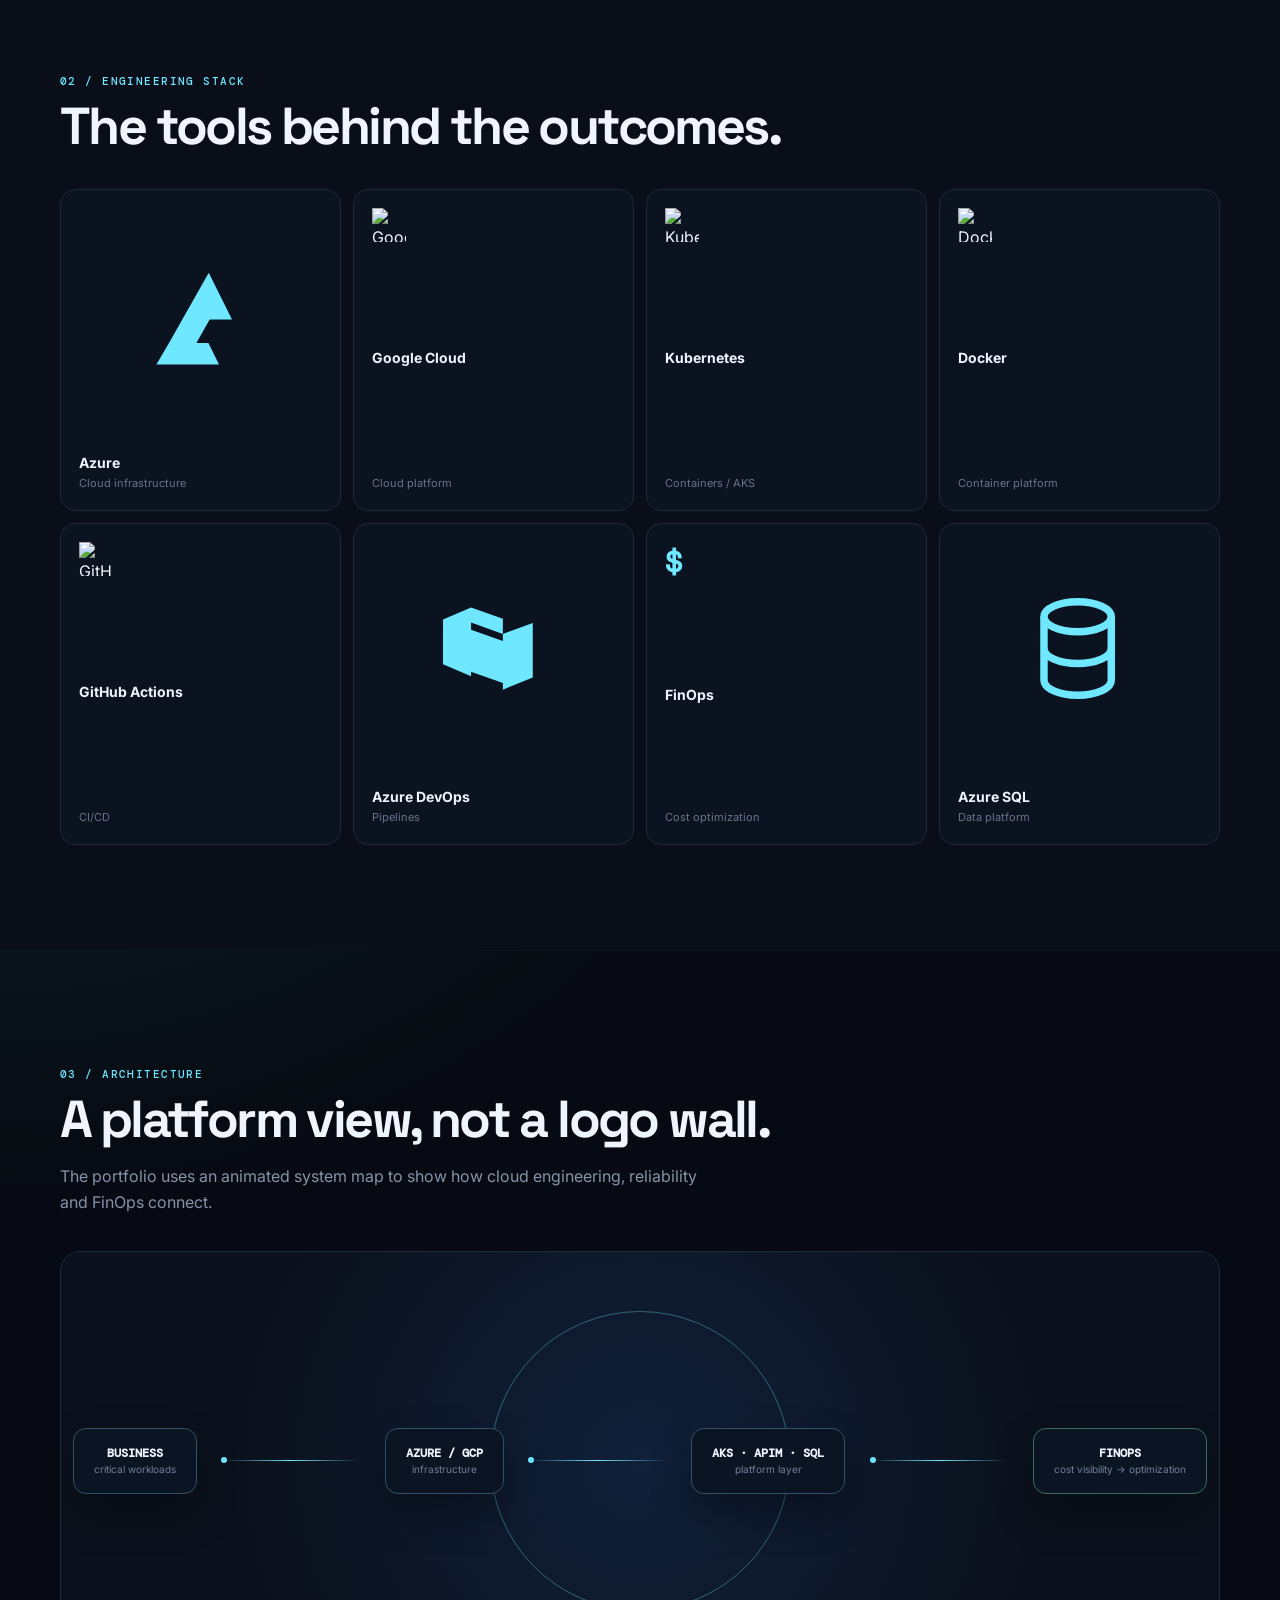
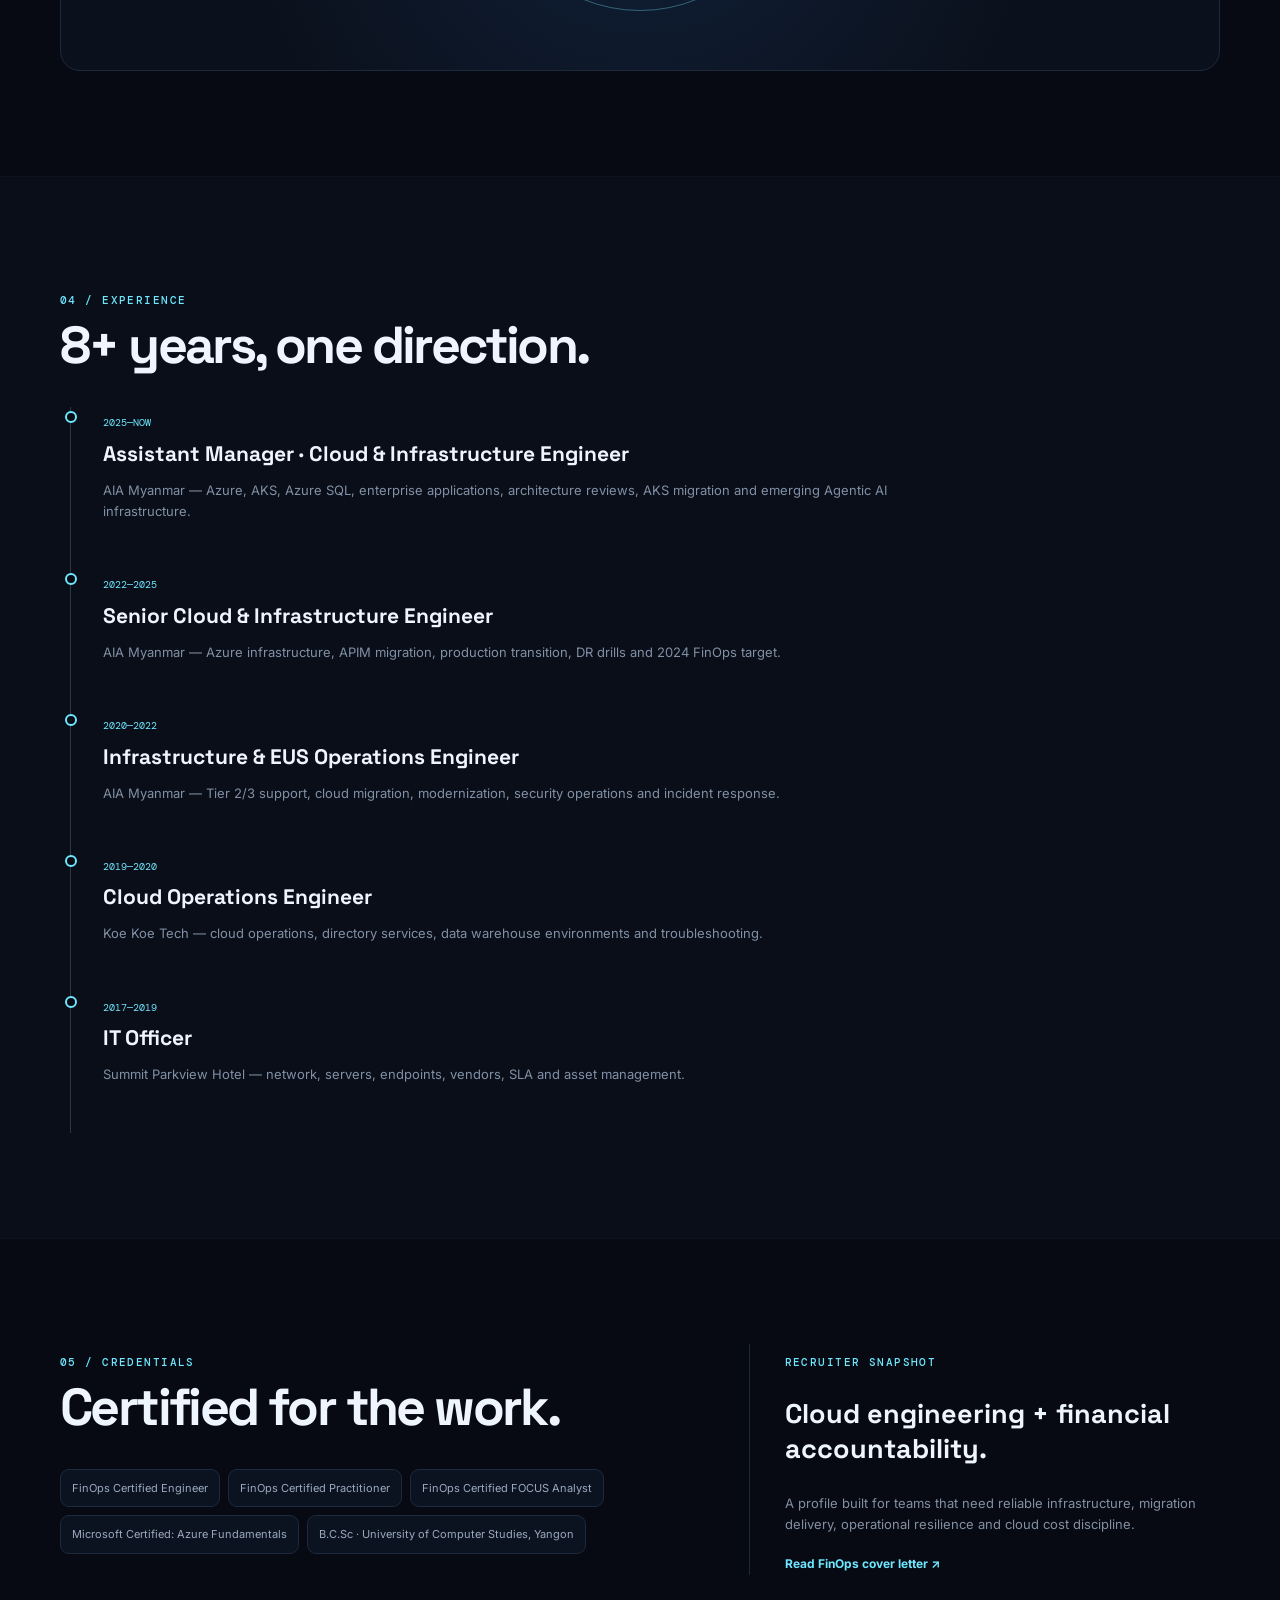
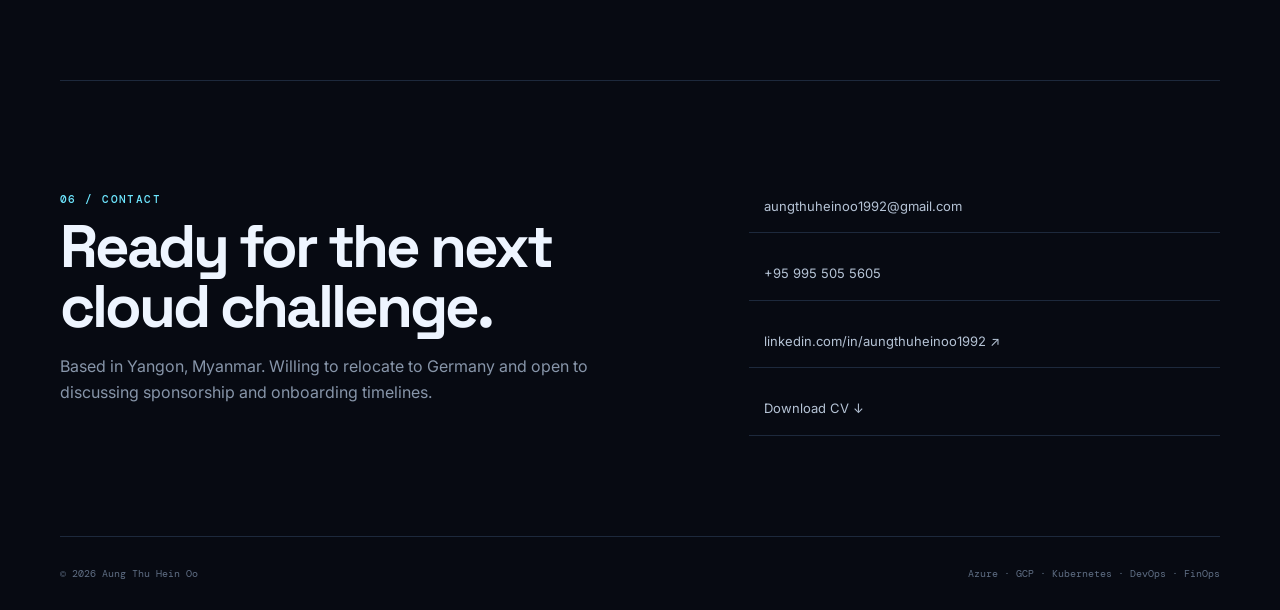
==== commit f1e3f766: "update" ====
--- a/index.html
+++ b/index.html
@@ -31,15 +31,16 @@
 </div></section>
 
 <section id="stack" class="section alt"><div class="wrap"><div class="section-title"><p class="mono">02 / ENGINEERING STACK</p><h2 data-i18n="stackTitle">The tools behind the outcomes.</h2></div><div class="techgrid">
-<div class="tech"><svg class="tech-logo" viewBox="-18 -18 100 100" aria-label="Microsoft Azure"><path fill="#6EE7FF" d="M37.1 6 15 45h15.2l7.4-13.1H50L37.1 6Zm-1.7 39H15l-7 12h34.8l-5.9-12Z"/></svg><b>Azure</b><small>Cloud infrastructure</small></div>
+<div class="tech"><svg class="tech-logo" viewBox="-35 -30 135 135" aria-label="Microsoft Azure"><path fill="#6EE7FF" d="M37.1 6 15 45h15.2l7.4-13.1H50L37.1 6Zm-1.7 39H15l-7 12h34.8l-5.9-12Z"/></svg><b>Azure</b><small>Cloud infrastructure</small></div>
 <div class="tech"><img src="https://cdn.simpleicons.org/googlecloud/6EE7FF" alt="Google Cloud"><b>Google Cloud</b><small>Cloud platform</small></div>
 <div class="tech"><img src="https://cdn.simpleicons.org/kubernetes/6EE7FF" alt="Kubernetes"><b>Kubernetes</b><small>Containers / AKS</small></div>
 <div class="tech"><img src="https://cdn.simpleicons.org/docker/6EE7FF" alt="Docker"><b>Docker</b><small>Container platform</small></div>
 <div class="tech"><img src="https://cdn.simpleicons.org/githubactions/6EE7FF" alt="GitHub Actions"><b>GitHub Actions</b><small>CI/CD</small></div>
-<div class="tech"><svg class="tech-logo" viewBox="0 0 64 64" aria-label="Azure DevOps"><path fill="currentColor" d="M8 16.5 23 10l17 6v8.2l-17-6.1v28.7L8 40.4V16.5Zm32 7.7 16-5.8v29.1L40 54V24.2ZM23 22l17 6v22.4l-17-6V22Z"/></svg><b>Azure DevOps</b><small>Pipelines</small></div>
-<div class="tech"><div class="finops-icon">$</div><b>FinOps</b><small>Cost optimization</small></div>
-<div class="tech"><svg class="tech-logo" viewBox="-8 -8 80 80" aria-label="Microsoft SQL Server"><ellipse cx="32" cy="15" rx="18" ry="8" fill="none" stroke="currentColor" stroke-width="4"/><path fill="none" stroke="currentColor" stroke-width="4" d="M14 15v17c0 4.4 8.1 8 18 8s18-3.6 18-8V15M14 32v17c0 4.4 8.1 8 18 8s18-3.6 18-8V32"/></svg><b>Azure SQL</b><small>Data platform</small></div>
+<div class="tech"><svg class="tech-logo" viewBox="-30 -25 130 130" aria-label="Azure DevOps"><path fill="#6EE7FF" d="M8 16.5 23 10l17 6v8.2l-17-6.1v28.7L8 40.4V16.5Zm32 7.7 16-5.8v29.1L40 54V24.2ZM23 22l17 6v22.4l-17-6V22Z"/></svg><b>Azure DevOps</b><small>Pipelines</small></div>
+<div class="tech"><div class="finops-icon" style="color:#6EE7FF; font-weight:bold;">$</div><b>FinOps</b><small>Cost optimization</small></div>
+<div class="tech"><svg class="tech-logo" viewBox="-32 -25 130 130" aria-label="Microsoft SQL Server"><ellipse cx="32" cy="15" rx="18" ry="8" fill="none" stroke="#6EE7FF" stroke-width="4"/><path fill="none" stroke="#6EE7FF" stroke-width="4" d="M14 15v17c0 4.4 8.1 8 18 8s18-3.6 18-8V15M14 32v17c0 4.4 8.1 8 18 8s18-3.6 18-8V32"/></svg><b>Azure SQL</b><small>Data platform</small></div>
 </div></div></section>
+
 
 <section id="architecture" class="section wrap"><div class="section-title"><p class="mono">03 / ARCHITECTURE</p><h2 data-i18n="archTitle">A platform view, not a logo wall.</h2><p data-i18n="archIntro">The portfolio uses an animated system map to show how cloud engineering, reliability and FinOps connect.</p></div>
 <div class="arch"><div class="arch-node business">BUSINESS<br><small>critical workloads</small></div><div class="flow f1"></div><div class="arch-node cloud">AZURE / GCP<br><small>infrastructure</small></div><div class="flow f2"></div><div class="arch-node platform">AKS · APIM · SQL<br><small>platform layer</small></div><div class="flow f3"></div><div class="arch-node fin">FINOPS<br><small>cost visibility → optimization</small></div><div class="pulse p1"></div><div class="pulse p2"></div><div class="pulse p3"></div></div></section>
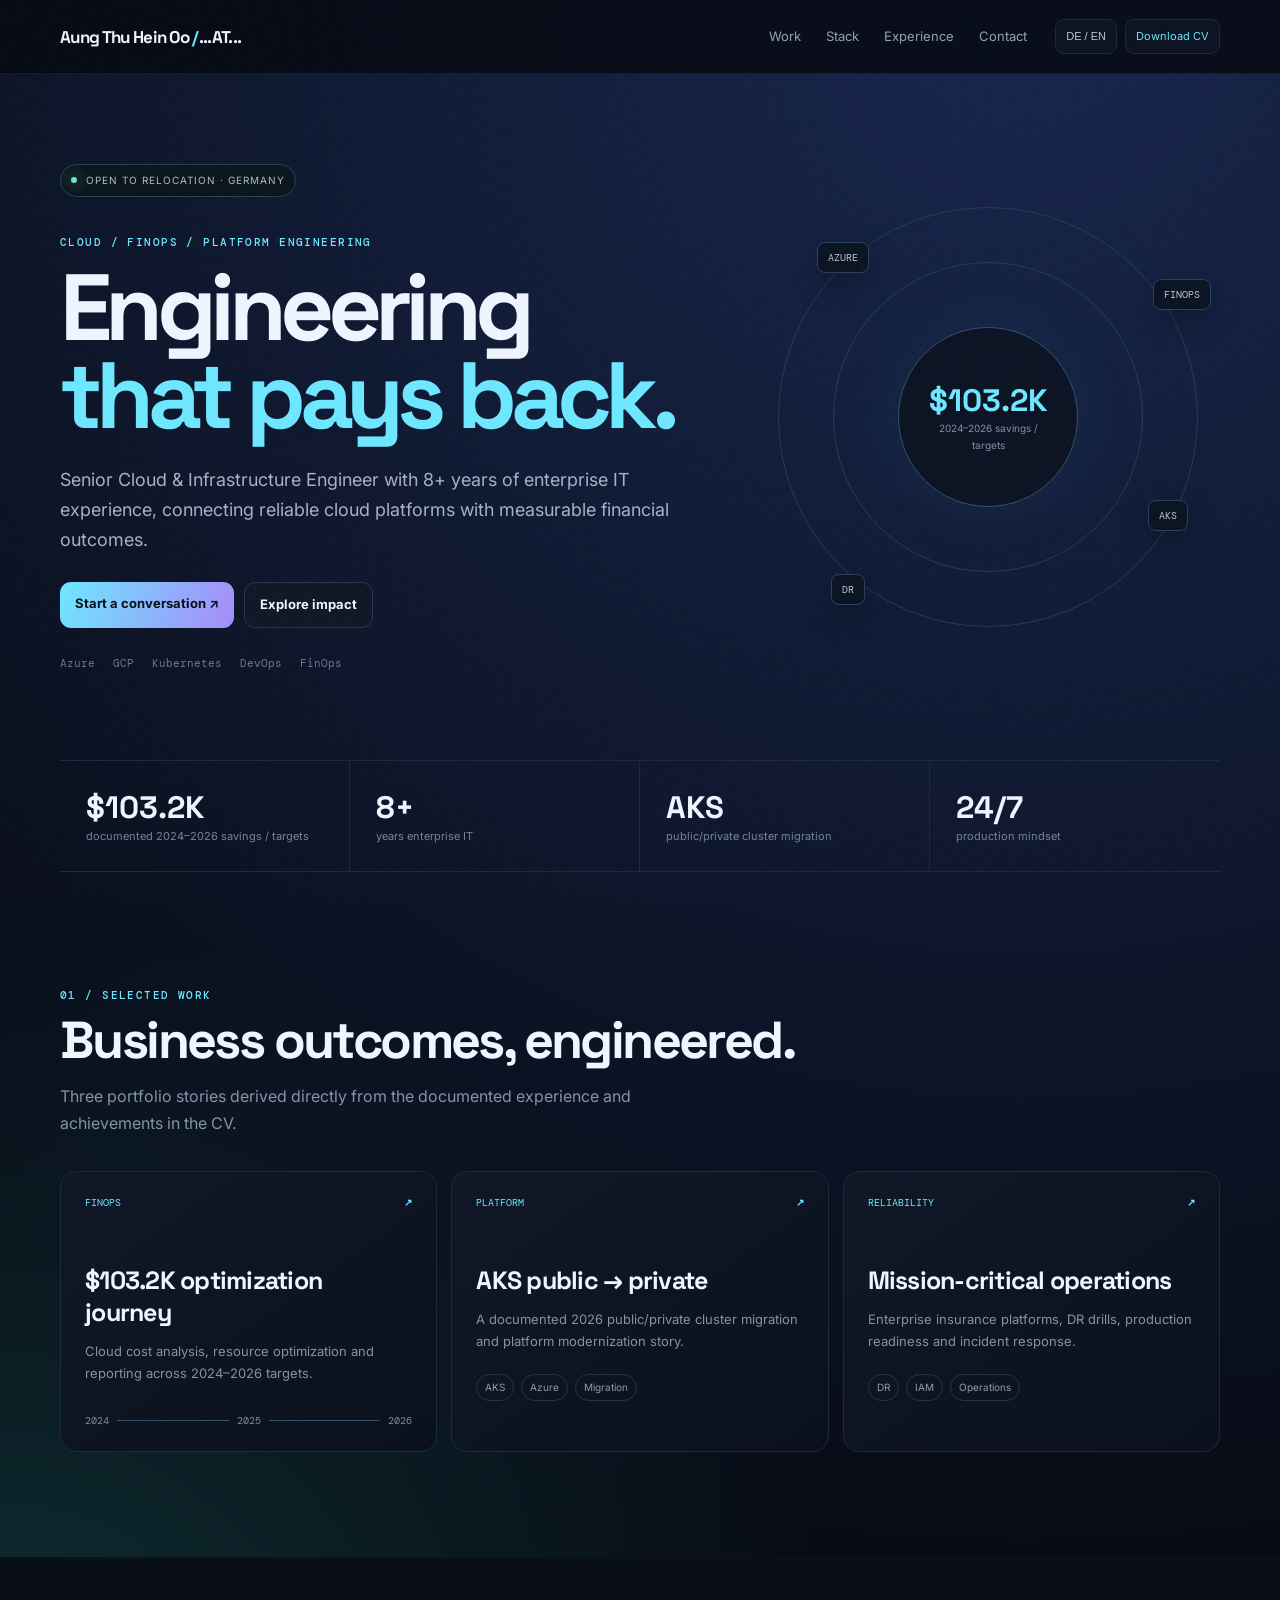
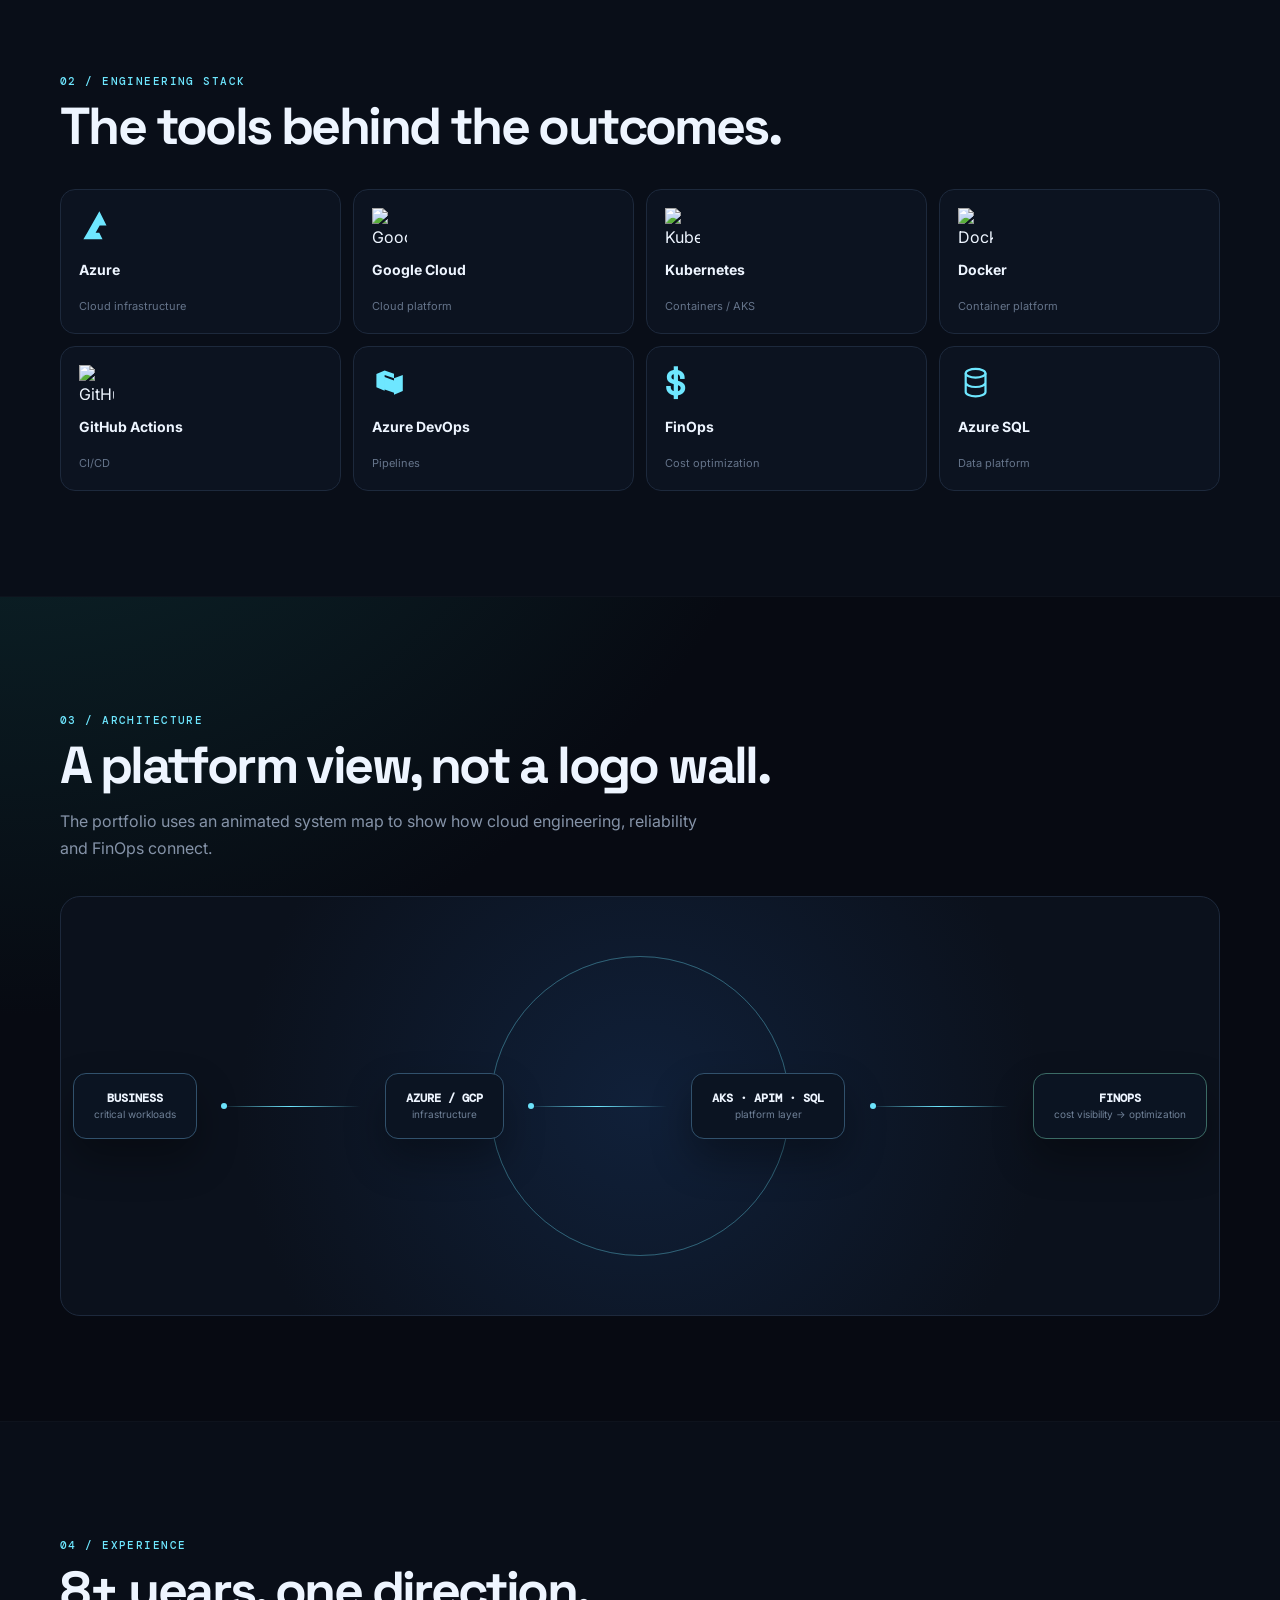
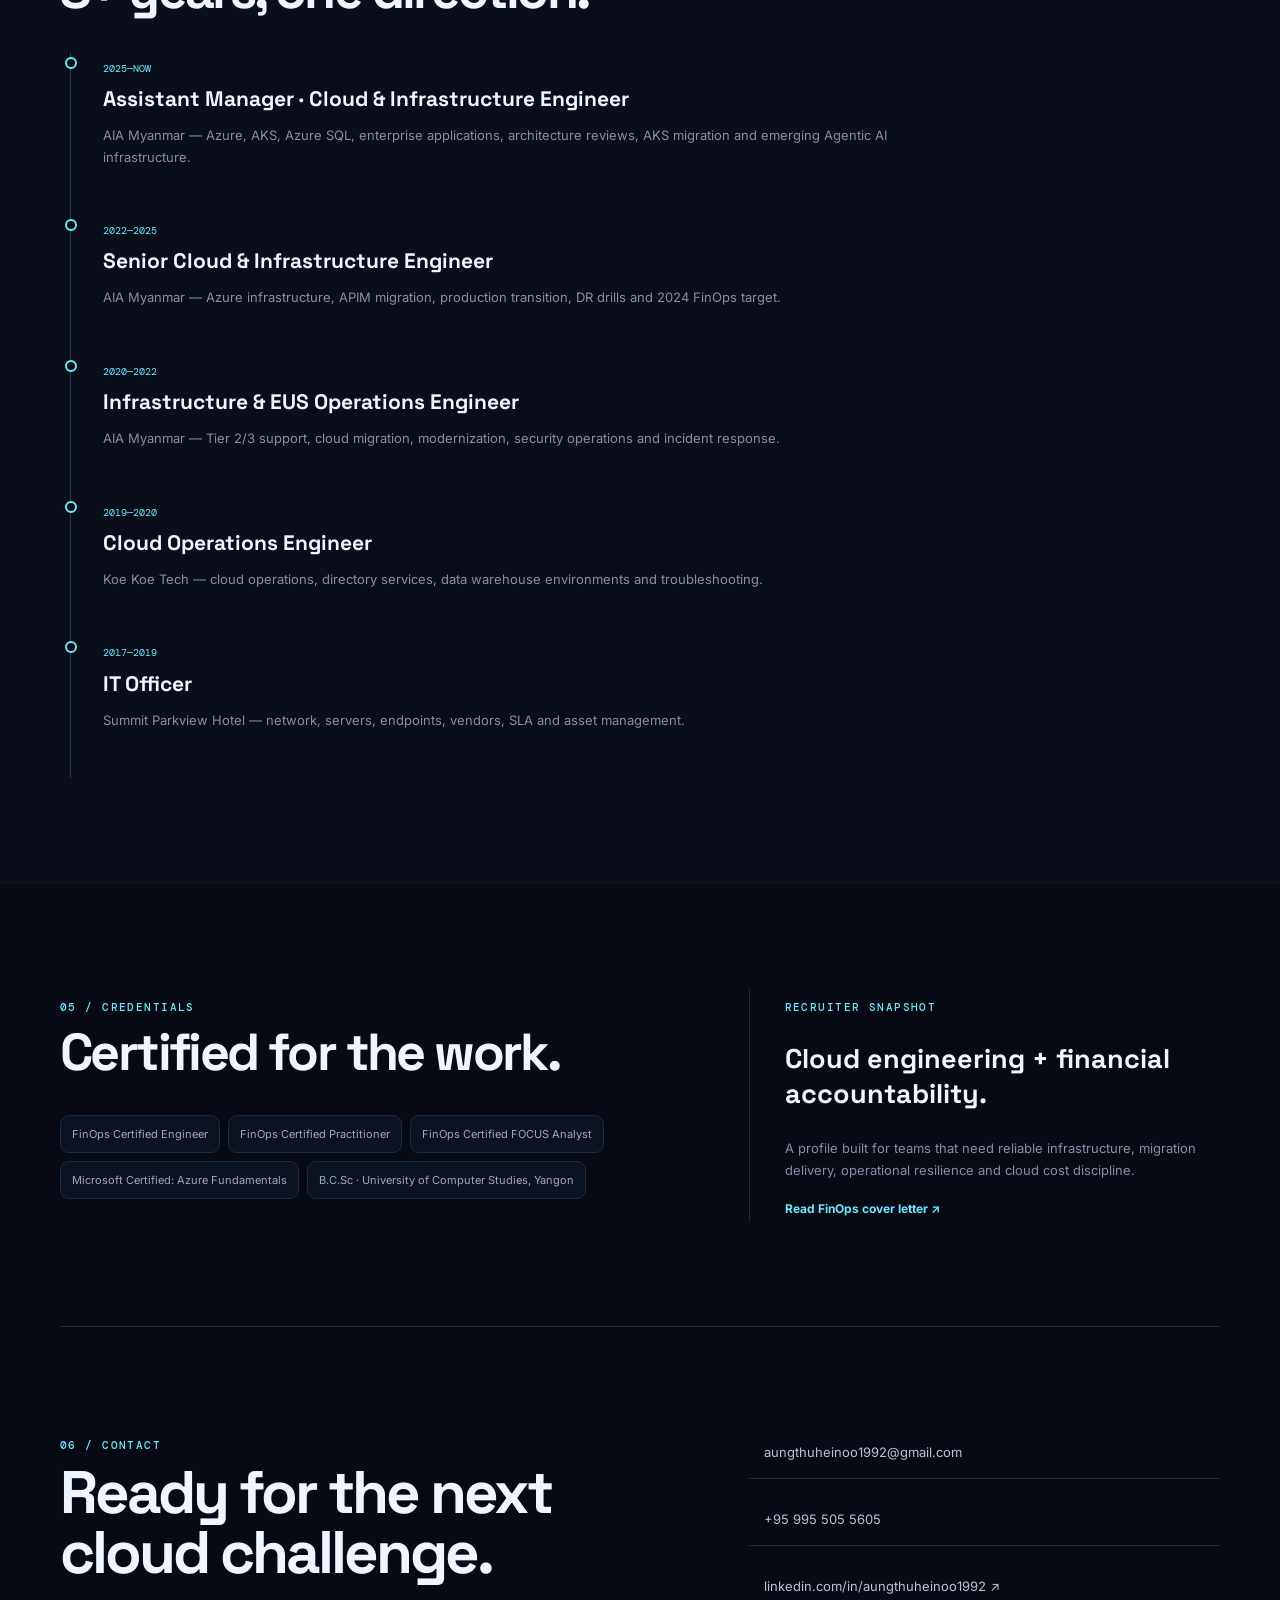
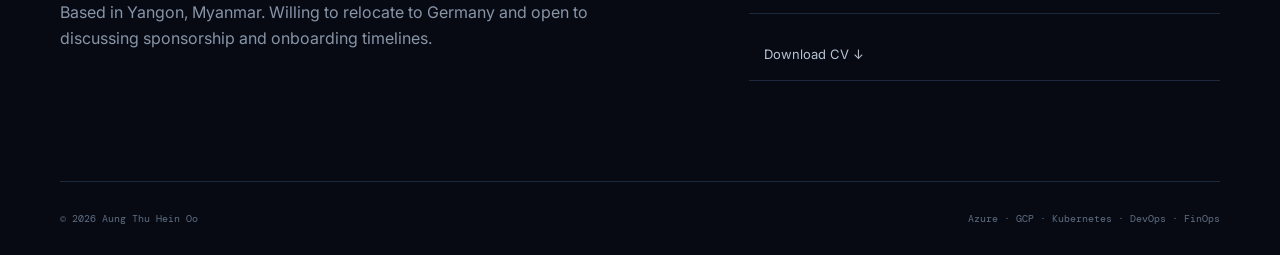
==== commit 0838ecb8: "fix size" ====
--- a/index.html
+++ b/index.html
@@ -31,16 +31,15 @@
 </div></section>
 
 <section id="stack" class="section alt"><div class="wrap"><div class="section-title"><p class="mono">02 / ENGINEERING STACK</p><h2 data-i18n="stackTitle">The tools behind the outcomes.</h2></div><div class="techgrid">
-<div class="tech"><svg class="tech-logo" viewBox="-35 -30 135 135" aria-label="Microsoft Azure"><path fill="#6EE7FF" d="M37.1 6 15 45h15.2l7.4-13.1H50L37.1 6Zm-1.7 39H15l-7 12h34.8l-5.9-12Z"/></svg><b>Azure</b><small>Cloud infrastructure</small></div>
-<div class="tech"><img src="https://cdn.simpleicons.org/googlecloud/6EE7FF" alt="Google Cloud"><b>Google Cloud</b><small>Cloud platform</small></div>
-<div class="tech"><img src="https://cdn.simpleicons.org/kubernetes/6EE7FF" alt="Kubernetes"><b>Kubernetes</b><small>Containers / AKS</small></div>
-<div class="tech"><img src="https://cdn.simpleicons.org/docker/6EE7FF" alt="Docker"><b>Docker</b><small>Container platform</small></div>
-<div class="tech"><img src="https://cdn.simpleicons.org/githubactions/6EE7FF" alt="GitHub Actions"><b>GitHub Actions</b><small>CI/CD</small></div>
-<div class="tech"><svg class="tech-logo" viewBox="-30 -25 130 130" aria-label="Azure DevOps"><path fill="#6EE7FF" d="M8 16.5 23 10l17 6v8.2l-17-6.1v28.7L8 40.4V16.5Zm32 7.7 16-5.8v29.1L40 54V24.2ZM23 22l17 6v22.4l-17-6V22Z"/></svg><b>Azure DevOps</b><small>Pipelines</small></div>
-<div class="tech"><div class="finops-icon" style="color:#6EE7FF; font-weight:bold;">$</div><b>FinOps</b><small>Cost optimization</small></div>
-<div class="tech"><svg class="tech-logo" viewBox="-32 -25 130 130" aria-label="Microsoft SQL Server"><ellipse cx="32" cy="15" rx="18" ry="8" fill="none" stroke="#6EE7FF" stroke-width="4"/><path fill="none" stroke="#6EE7FF" stroke-width="4" d="M14 15v17c0 4.4 8.1 8 18 8s18-3.6 18-8V15M14 32v17c0 4.4 8.1 8 18 8s18-3.6 18-8V32"/></svg><b>Azure SQL</b><small>Data platform</small></div>
+<div class="tech"><svg class="tech-logo" style="width:2.2rem;height:2.2rem;" viewBox="0 0 64 64" aria-label="Microsoft Azure"><path fill="#6EE7FF" d="M37.1 6 15 45h15.2l7.4-13.1H50L37.1 6Zm-1.7 39H15l-7 12h34.8l-5.9-12Z"/></svg><b>Azure</b><small>Cloud infrastructure</small></div>
+<div class="tech"><img src="https://simpleicons.org" style="width:2.2rem;height:2.2rem;" alt="Google Cloud"><b>Google Cloud</b><small>Cloud platform</small></div>
+<div class="tech"><img src="https://simpleicons.org" style="width:2.2rem;height:2.2rem;" alt="Kubernetes"><b>Kubernetes</b><small>Containers / AKS</small></div>
+<div class="tech"><img src="https://simpleicons.org" style="width:2.2rem;height:2.2rem;" alt="Docker"><b>Docker</b><small>Container platform</small></div>
+<div class="tech"><img src="https://simpleicons.org" style="width:2.2rem;height:2.2rem;" alt="GitHub Actions"><b>GitHub Actions</b><small>CI/CD</small></div>
+<div class="tech"><svg class="tech-logo" style="width:2.2rem;height:2.2rem;" viewBox="0 0 64 64" aria-label="Azure DevOps"><path fill="#6EE7FF" d="M8 16.5 23 10l17 6v8.2l-17-6.1v28.7L8 40.4V16.5Zm32 7.7 16-5.8v29.1L40 54V24.2ZM23 22l17 6v22.4l-17-6V22Z"/></svg><b>Azure DevOps</b><small>Pipelines</small></div>
+<div class="tech"><div class="finops-icon" style="color:#6EE7FF;font-size:2.2rem;line-height:1;font-weight:bold;display:inline-block;">$</div><b>FinOps</b><small>Cost optimization</small></div>
+<div class="tech"><svg class="tech-logo" style="width:2.2rem;height:2.2rem;" viewBox="0 0 64 64" aria-label="Microsoft SQL Server"><ellipse cx="32" cy="15" rx="18" ry="8" fill="none" stroke="#6EE7FF" stroke-width="4"/><path fill="none" stroke="#6EE7FF" stroke-width="4" d="M14 15v17c0 4.4 8.1 8 18 8s18-3.6 18-8V15M14 32v17c0 4.4 8.1 8 18 8s18-3.6 18-8V32"/></svg><b>Azure SQL</b><small>Data platform</small></div>
 </div></div></section>
-
 
 <section id="architecture" class="section wrap"><div class="section-title"><p class="mono">03 / ARCHITECTURE</p><h2 data-i18n="archTitle">A platform view, not a logo wall.</h2><p data-i18n="archIntro">The portfolio uses an animated system map to show how cloud engineering, reliability and FinOps connect.</p></div>
 <div class="arch"><div class="arch-node business">BUSINESS<br><small>critical workloads</small></div><div class="flow f1"></div><div class="arch-node cloud">AZURE / GCP<br><small>infrastructure</small></div><div class="flow f2"></div><div class="arch-node platform">AKS · APIM · SQL<br><small>platform layer</small></div><div class="flow f3"></div><div class="arch-node fin">FINOPS<br><small>cost visibility → optimization</small></div><div class="pulse p1"></div><div class="pulse p2"></div><div class="pulse p3"></div></div></section>
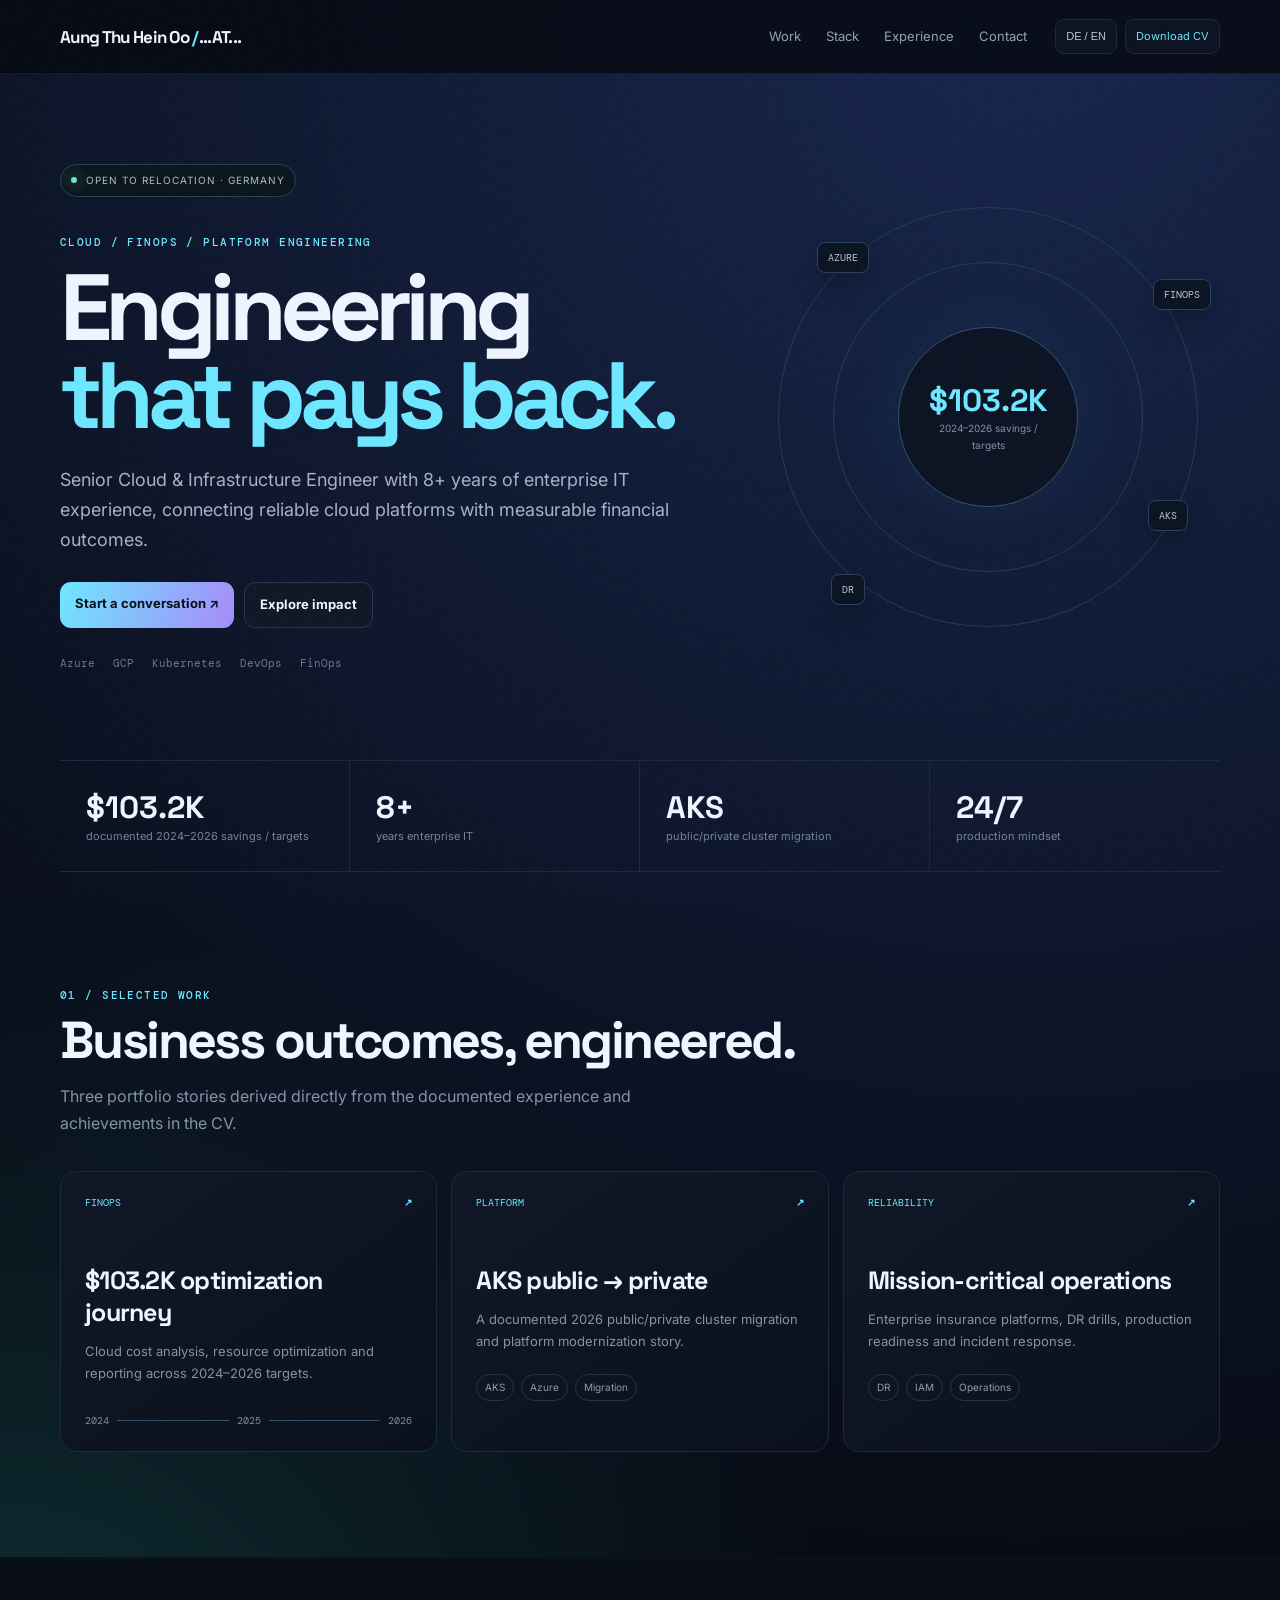
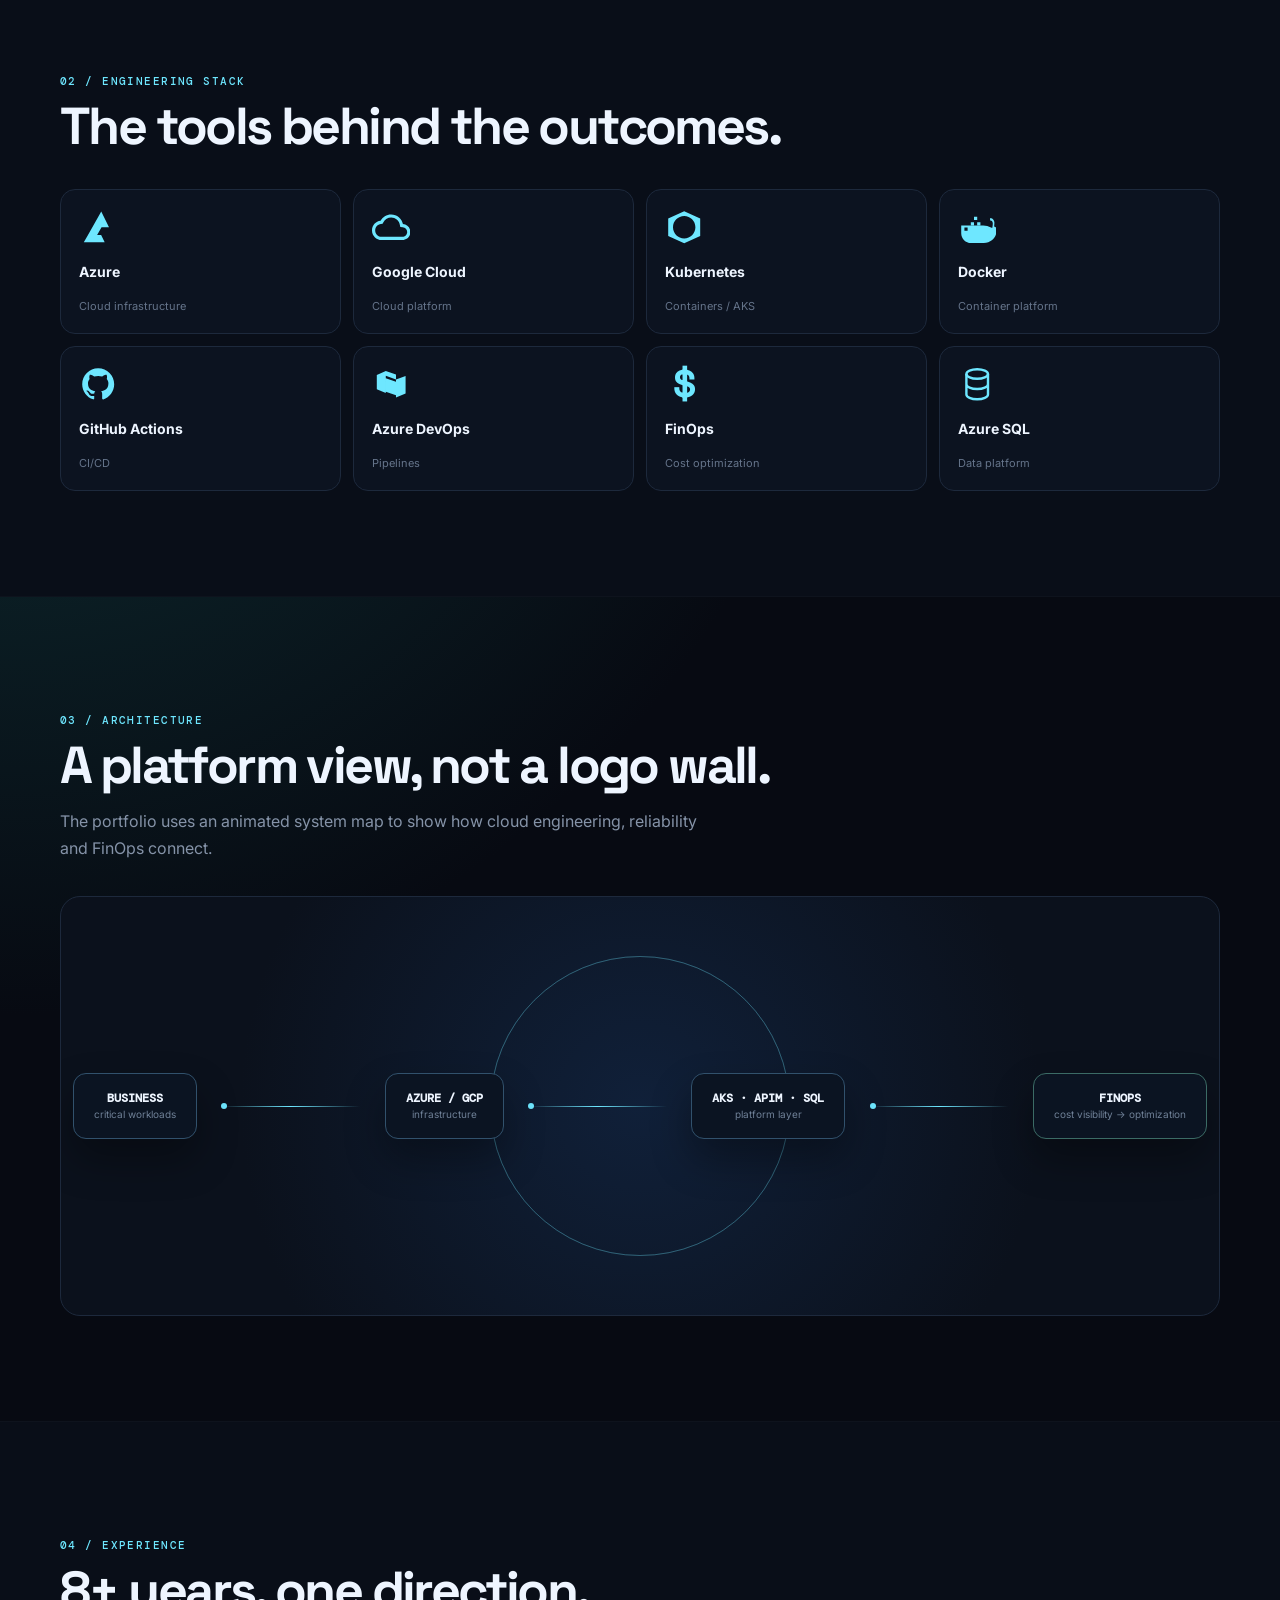
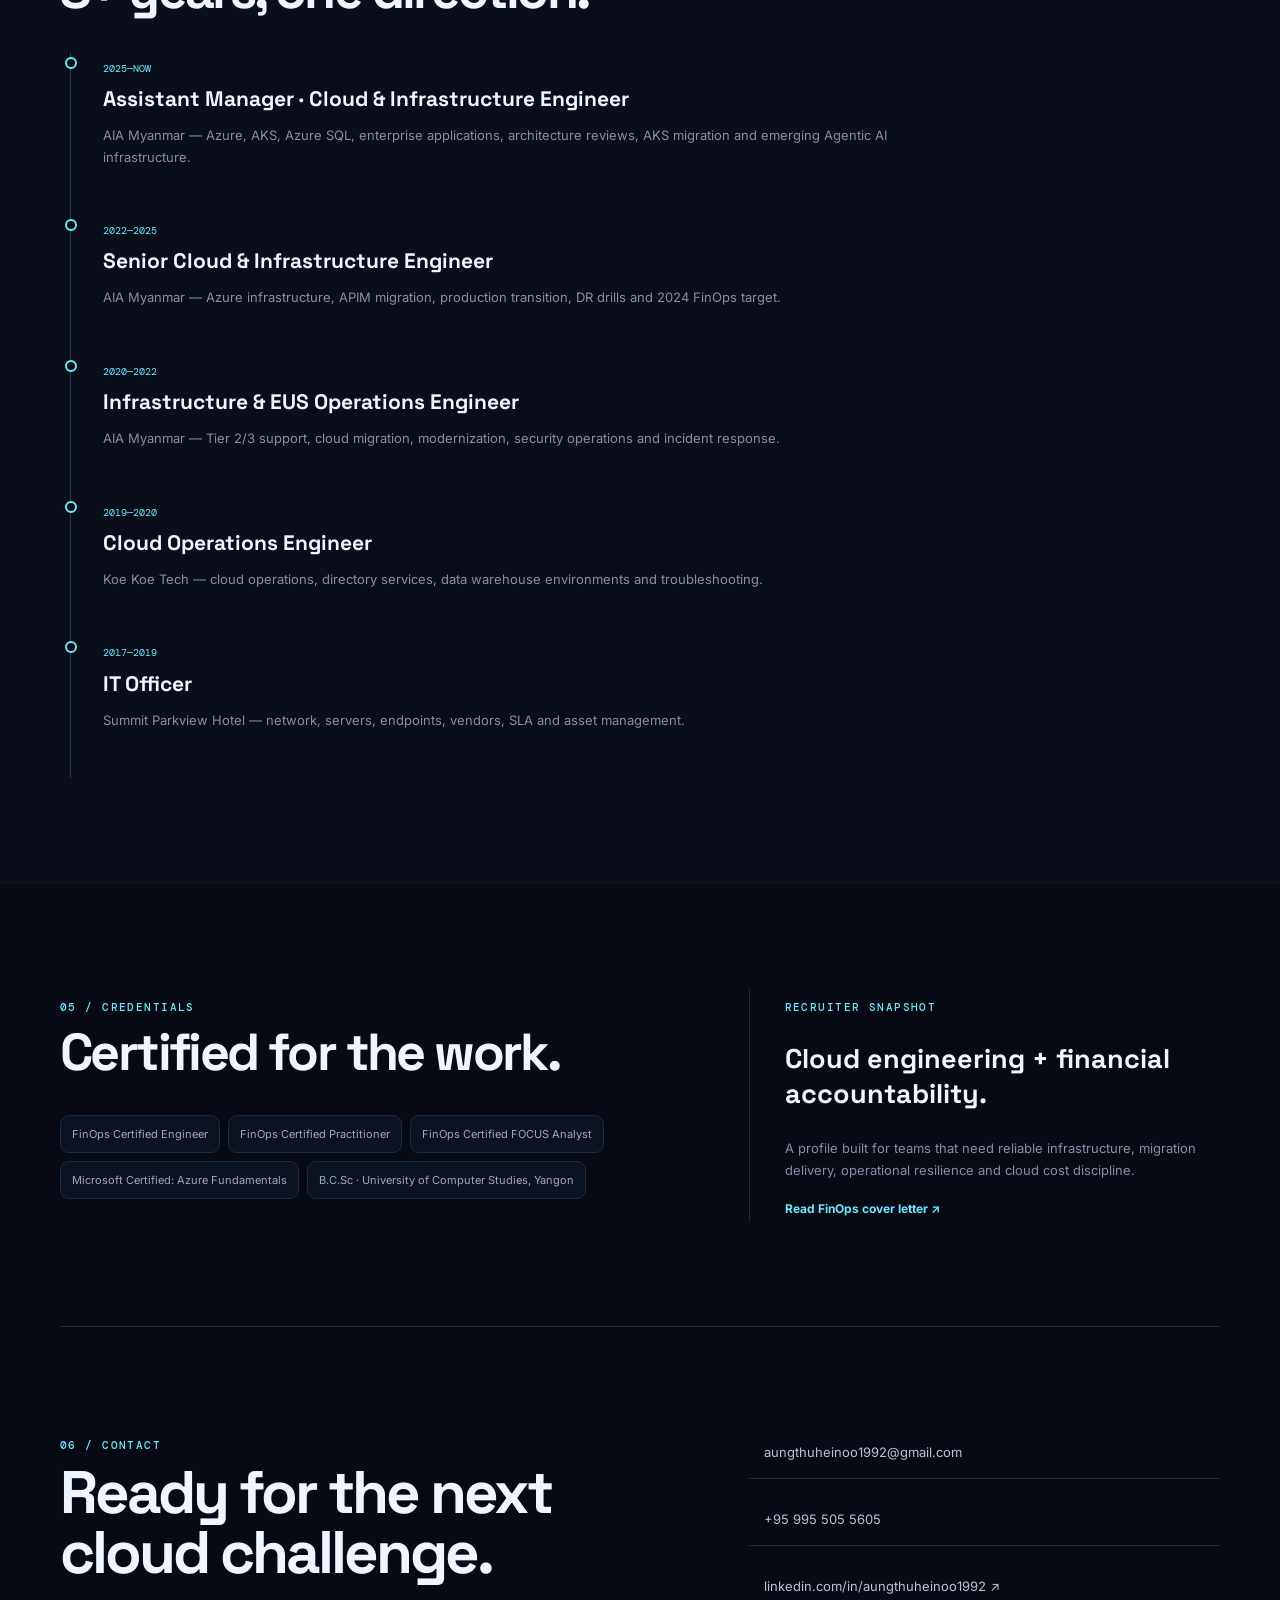
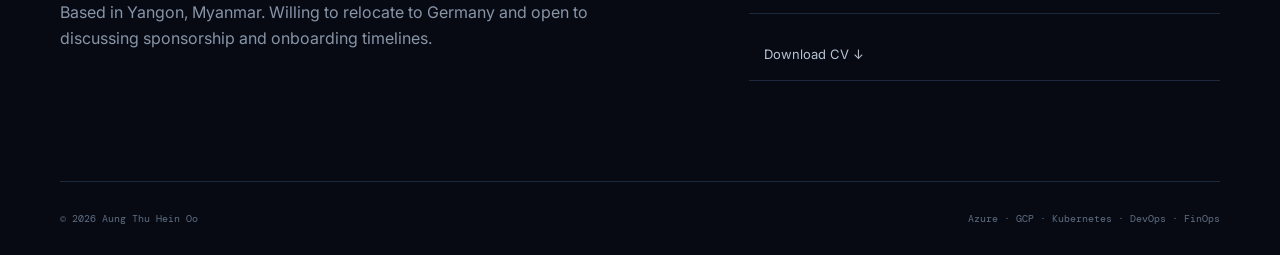
==== commit 2089147d: "fix logo issue" ====
--- a/index.html
+++ b/index.html
@@ -31,15 +31,16 @@
 </div></section>
 
 <section id="stack" class="section alt"><div class="wrap"><div class="section-title"><p class="mono">02 / ENGINEERING STACK</p><h2 data-i18n="stackTitle">The tools behind the outcomes.</h2></div><div class="techgrid">
-<div class="tech"><svg class="tech-logo" style="width:2.2rem;height:2.2rem;" viewBox="0 0 64 64" aria-label="Microsoft Azure"><path fill="#6EE7FF" d="M37.1 6 15 45h15.2l7.4-13.1H50L37.1 6Zm-1.7 39H15l-7 12h34.8l-5.9-12Z"/></svg><b>Azure</b><small>Cloud infrastructure</small></div>
-<div class="tech"><img src="https://simpleicons.org" style="width:2.2rem;height:2.2rem;" alt="Google Cloud"><b>Google Cloud</b><small>Cloud platform</small></div>
-<div class="tech"><img src="https://simpleicons.org" style="width:2.2rem;height:2.2rem;" alt="Kubernetes"><b>Kubernetes</b><small>Containers / AKS</small></div>
-<div class="tech"><img src="https://simpleicons.org" style="width:2.2rem;height:2.2rem;" alt="Docker"><b>Docker</b><small>Container platform</small></div>
-<div class="tech"><img src="https://simpleicons.org" style="width:2.2rem;height:2.2rem;" alt="GitHub Actions"><b>GitHub Actions</b><small>CI/CD</small></div>
-<div class="tech"><svg class="tech-logo" style="width:2.2rem;height:2.2rem;" viewBox="0 0 64 64" aria-label="Azure DevOps"><path fill="#6EE7FF" d="M8 16.5 23 10l17 6v8.2l-17-6.1v28.7L8 40.4V16.5Zm32 7.7 16-5.8v29.1L40 54V24.2ZM23 22l17 6v22.4l-17-6V22Z"/></svg><b>Azure DevOps</b><small>Pipelines</small></div>
-<div class="tech"><div class="finops-icon" style="color:#6EE7FF;font-size:2.2rem;line-height:1;font-weight:bold;display:inline-block;">$</div><b>FinOps</b><small>Cost optimization</small></div>
-<div class="tech"><svg class="tech-logo" style="width:2.2rem;height:2.2rem;" viewBox="0 0 64 64" aria-label="Microsoft SQL Server"><ellipse cx="32" cy="15" rx="18" ry="8" fill="none" stroke="#6EE7FF" stroke-width="4"/><path fill="none" stroke="#6EE7FF" stroke-width="4" d="M14 15v17c0 4.4 8.1 8 18 8s18-3.6 18-8V15M14 32v17c0 4.4 8.1 8 18 8s18-3.6 18-8V32"/></svg><b>Azure SQL</b><small>Data platform</small></div>
+<div class="tech"><svg class="tech-logo" style="width:2.4rem;height:2.4rem;" viewBox="0 0 64 64" aria-label="Microsoft Azure"><path fill="#6EE7FF" d="M37.1 6 15 45h15.2l7.4-13.1H50L37.1 6Zm-1.7 39H15l-7 12h34.8l-5.9-12Z"/></svg><b>Azure</b><small>Cloud infrastructure</small></div>
+<div class="tech"><svg class="tech-logo" style="width:2.4rem;height:2.4rem;" viewBox="0 0 24 24" aria-label="Google Cloud"><path fill="#6EE7FF" d="M19.35 10.04C18.67 6.59 15.64 4 12 4 9.11 4 6.6 5.64 5.35 8.04 2.34 8.36 0 10.91 0 14c0 3.31 2.69 6 6 6h13c2.76 0 5-2.24 5-5 0-2.64-2.05-4.78-4.65-4.96zM19 18H6c-2.21 0-4-1.79-4-4 0-2.05 1.53-3.76 3.56-3.97l1.07-.11.5-.95C8.08 7.14 9.94 6 12 6c2.62 0 4.88 1.86 5.39 4.43l.3 1.5 1.53.11c1.56.1 2.78 1.41 2.78 2.96 0 1.65-1.35 3-3 3z"/></svg><b>Google Cloud</b><small>Cloud platform</small></div>
+<div class="tech"><svg class="tech-logo" style="width:2.4rem;height:2.4rem;" viewBox="0 0 24 24" aria-label="Kubernetes"><path fill="#6EE7FF" d="M12 2L2 6.5v11L12 22l10-4.5v-11L12 2zm0 3c3.87 0 7 3.13 7 7s-3.13 7-7 7-7-3.13-7-7 3.13-7 7-7z"/></svg><b>Kubernetes</b><small>Containers / AKS</small></div>
+<div class="tech"><svg class="tech-logo" style="width:2.4rem;height:2.4rem;" viewBox="0 0 24 24" aria-label="Docker"><path fill="#6EE7FF" d="M13.983 8.871h-1.996v1.986h1.996V8.871zM4.01 12.219h1.996v1.986H4.01v-1.986zm5.99-3.348H8.004v1.986h1.996V8.871zm-1.996 3.348H6.008v1.986h1.996v-1.986zm4.004-6.696h-1.996v1.986h1.996V5.523zm-1.996 3.348H8.004v1.986h1.996V8.871zm5.994 3.348h-1.996v1.986h1.996v-1.986zm-1.996-3.348h-1.996v1.986h1.996V8.871zM23.99 12.72c-.12-.317-.325-.595-.615-.768l-.8-.46a16.65 16.65 0 00.177-2.316c0-.135-.015-.264-.04-.393-.162-1.077-.852-1.942-1.846-2.302-.132-.047-.272-.086-.417-.113l-.4-.066v1.49l.348.067c.725.148 1.258.742 1.34 1.472.01.078.02.158.02.24 0 .736-.07 1.464-.207 2.176l-.16.804-.768-.426a10.87 10.87 0 00-4.836-1.246H2.012v4.86c0 3.393 2.766 6.16 6.16 6.16h7.94c5.074 0 8.012-4.146 7.94-7.382l-.062-.897z"/></svg><b>Docker</b><small>Container platform</small></div>
+<div class="tech"><svg class="tech-logo" style="width:2.4rem;height:2.4rem;" viewBox="0 0 24 24" aria-label="GitHub Actions"><path fill="#6EE7FF" d="M12 2C6.477 2 2 6.477 2 12c0 4.42 2.865 8.166 6.839 9.489.5.092.682-.217.682-.482 0-.237-.008-.866-.013-1.7-2.782.603-3.369-1.34-3.369-1.34-.454-1.156-1.11-1.462-1.11-1.462-.908-.62.069-.608.069-.608 1.003.07 1.531 1.03 1.531 1.03.892 1.529 2.341 1.087 2.91.831.092-.646.35-1.086.636-1.336-2.22-.253-4.555-1.11-4.555-4.943 0-1.091.39-1.984 1.029-2.683-.103-.253-.446-1.27.098-2.647 0 0 .84-.269 2.75 1.025A9.564 9.564 0 0112 6.844c.85.004 1.705.115 2.504.337 1.909-1.294 2.747-1.025 2.747-1.025.546 1.377.203 2.394.1 2.647.64.699 1.028 1.592 1.028 2.683 0 3.842-2.339 4.687-4.566 4.935.359.309.678.919.678 1.852 0 1.336-.012 2.415-.012 2.743 0 .267.18.577.688.479C19.138 20.161 22 16.416 22 12c0-5.523-4.477-10-10-10z"/></svg><b>GitHub Actions</b><small>CI/CD</small></div>
+<div class="tech"><svg class="tech-logo" style="width:2.4rem;height:2.4rem;" viewBox="0 0 64 64" aria-label="Azure DevOps"><path fill="#6EE7FF" d="M8 16.5 23 10l17 6v8.2l-17-6.1v28.7L8 40.4V16.5Zm32 7.7 16-5.8v29.1L40 54V24.2ZM23 22l17 6v22.4l-17-6V22Z"/></svg><b>Azure DevOps</b><small>Pipelines</small></div>
+<div class="tech"><div class="finops-icon" style="color:#6EE7FF;font-size:2.4rem;line-height:1;font-weight:bold;display:inline-block;width:2.4rem;text-align:center;">$</div><b>FinOps</b><small>Cost optimization</small></div>
+<div class="tech"><svg class="tech-logo" style="width:2.4rem;height:2.4rem;" viewBox="0 0 64 64" aria-label="Microsoft SQL Server"><ellipse cx="32" cy="15" rx="18" ry="8" fill="none" stroke="#6EE7FF" stroke-width="4"/><path fill="none" stroke="#6EE7FF" stroke-width="4" d="M14 15v17c0 4.4 8.1 8 18 8s18-3.6 18-8V15M14 32v17c0 4.4 8.1 8 18 8s18-3.6 18-8V32"/></svg><b>Azure SQL</b><small>Data platform</small></div>
 </div></div></section>
+
 
 <section id="architecture" class="section wrap"><div class="section-title"><p class="mono">03 / ARCHITECTURE</p><h2 data-i18n="archTitle">A platform view, not a logo wall.</h2><p data-i18n="archIntro">The portfolio uses an animated system map to show how cloud engineering, reliability and FinOps connect.</p></div>
 <div class="arch"><div class="arch-node business">BUSINESS<br><small>critical workloads</small></div><div class="flow f1"></div><div class="arch-node cloud">AZURE / GCP<br><small>infrastructure</small></div><div class="flow f2"></div><div class="arch-node platform">AKS · APIM · SQL<br><small>platform layer</small></div><div class="flow f3"></div><div class="arch-node fin">FINOPS<br><small>cost visibility → optimization</small></div><div class="pulse p1"></div><div class="pulse p2"></div><div class="pulse p3"></div></div></section>
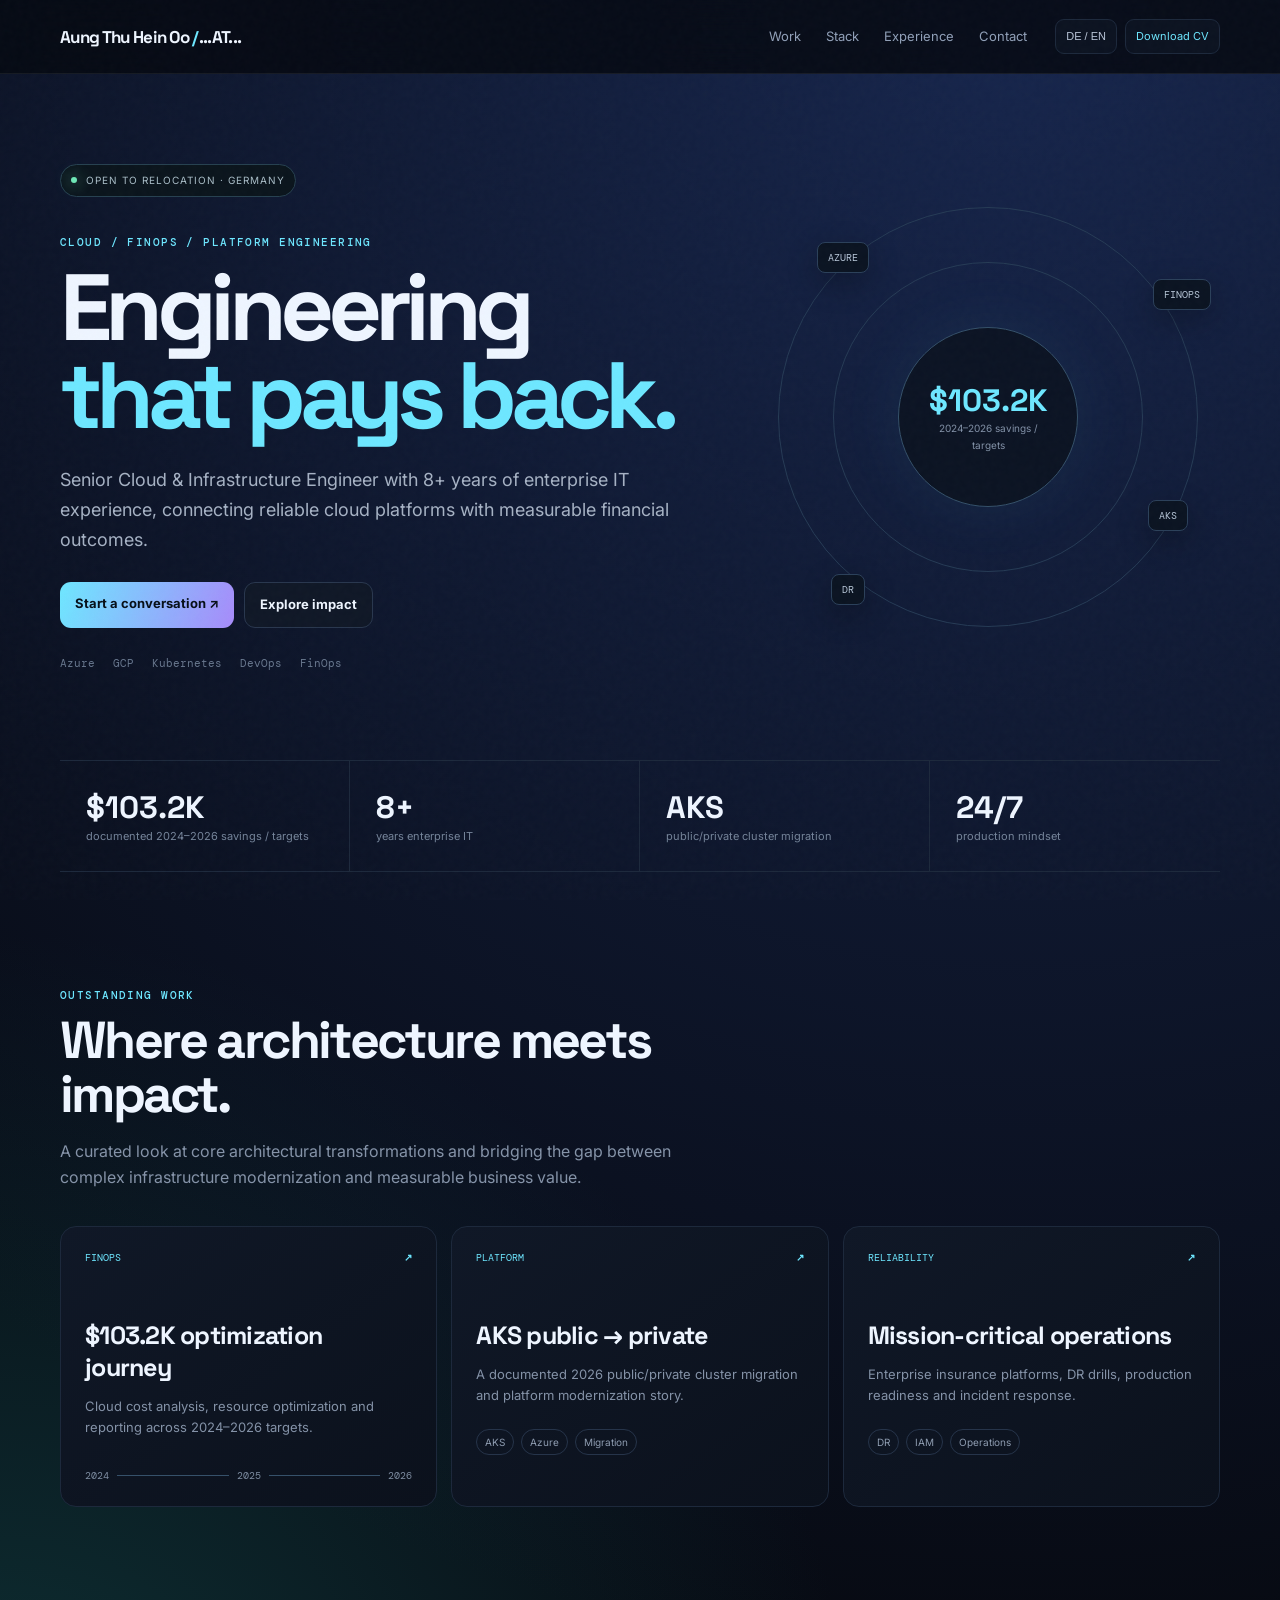
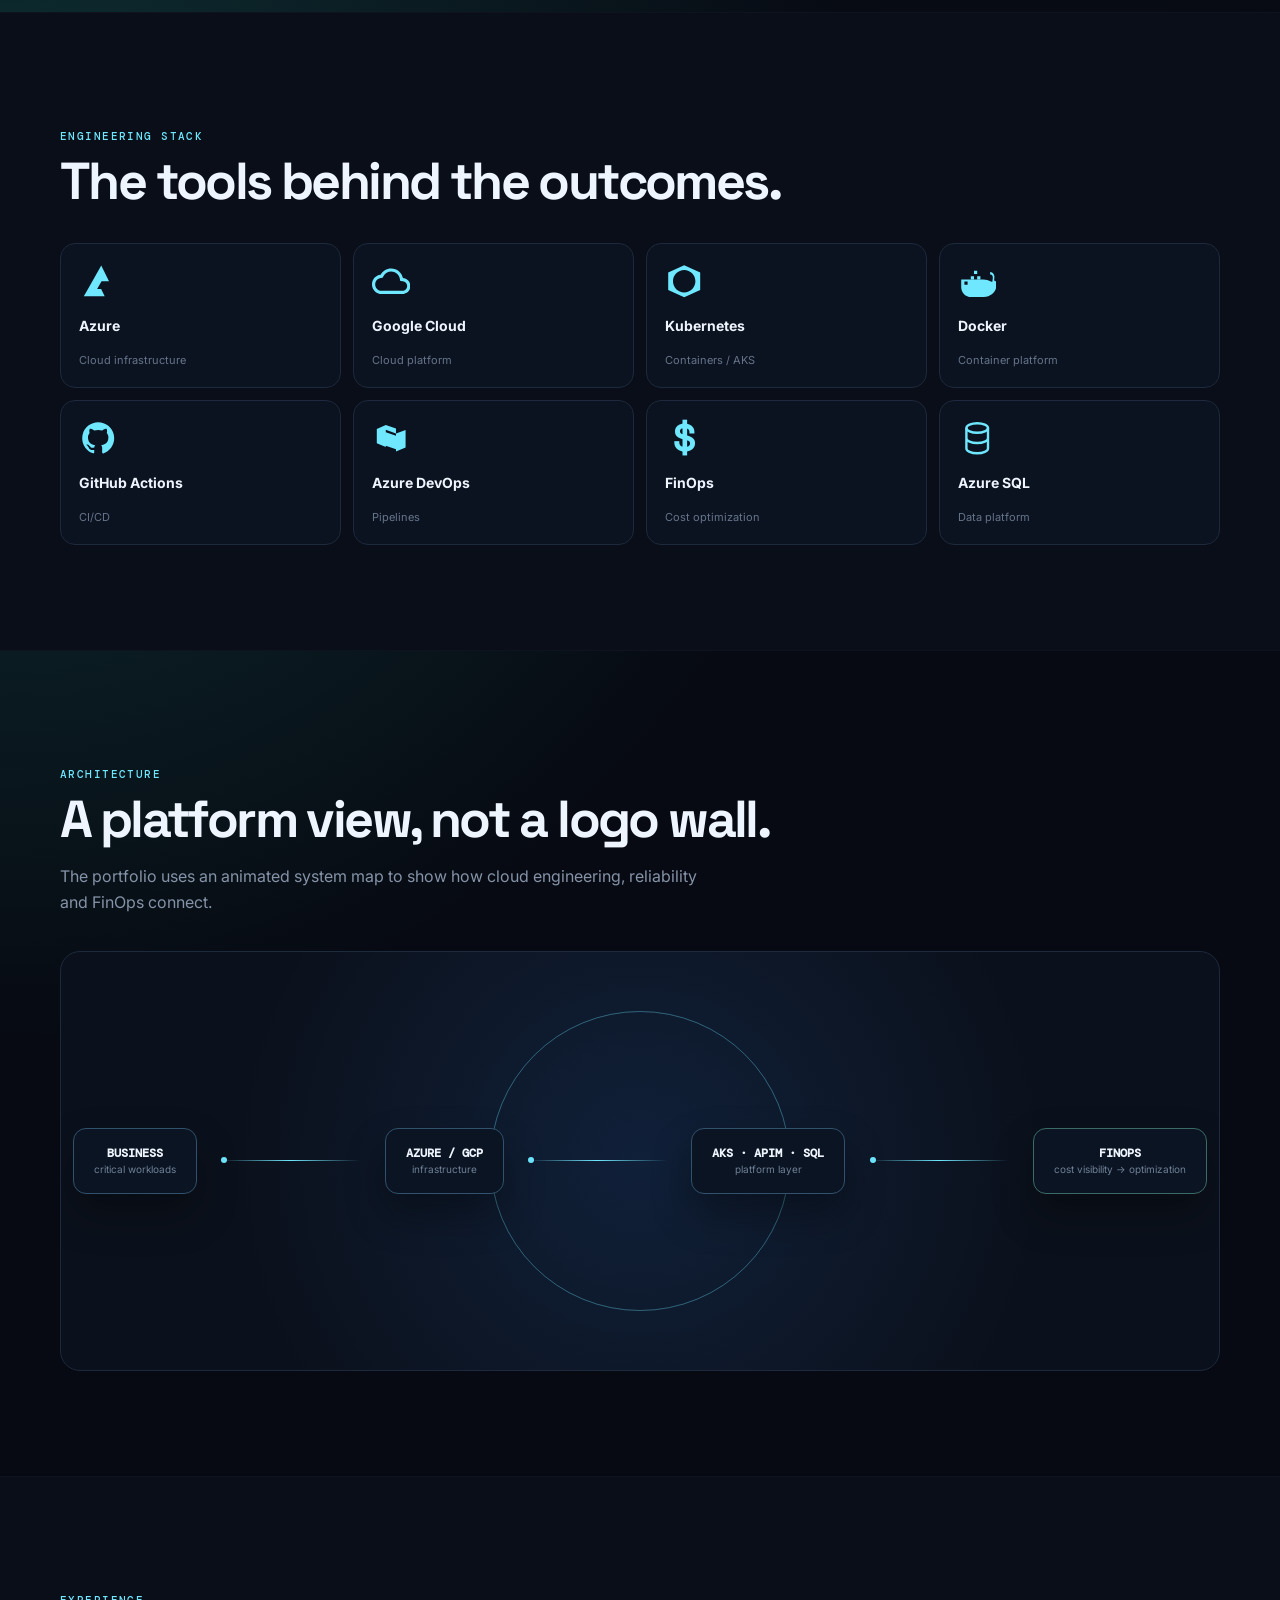
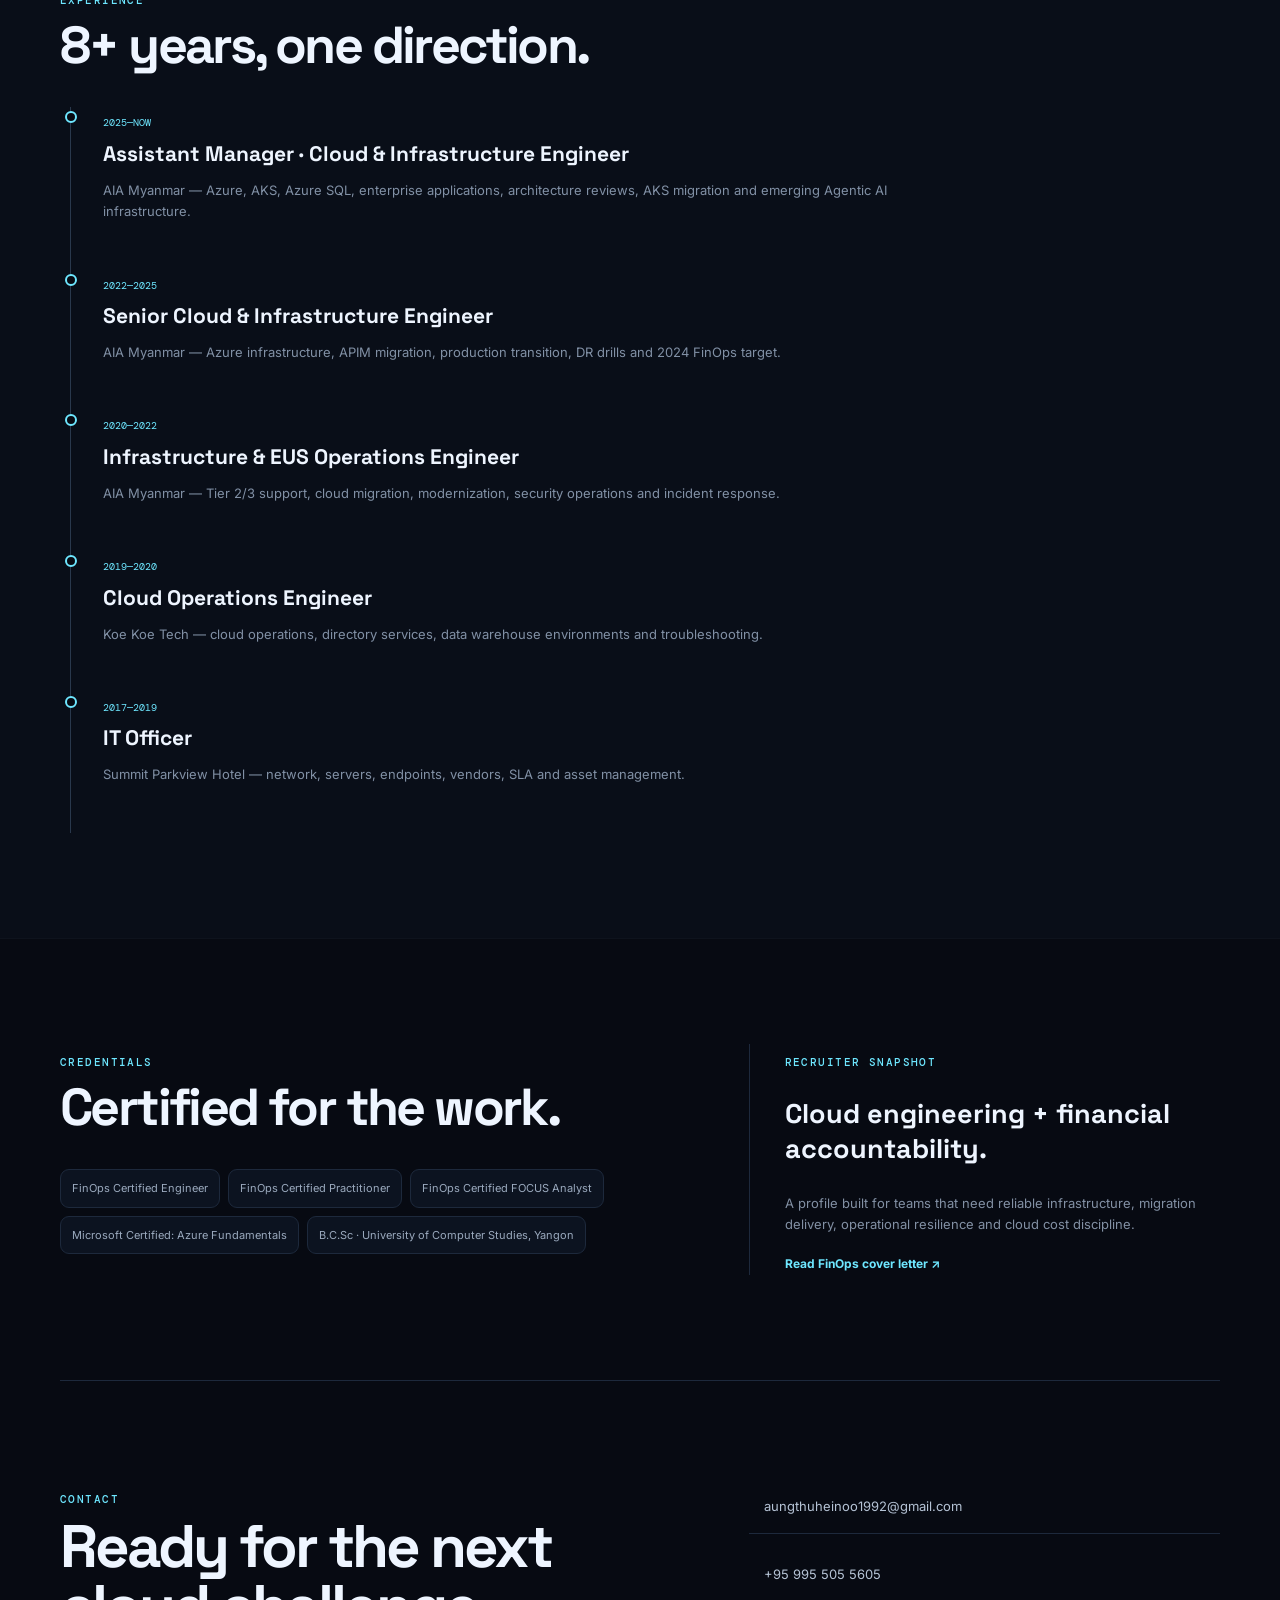
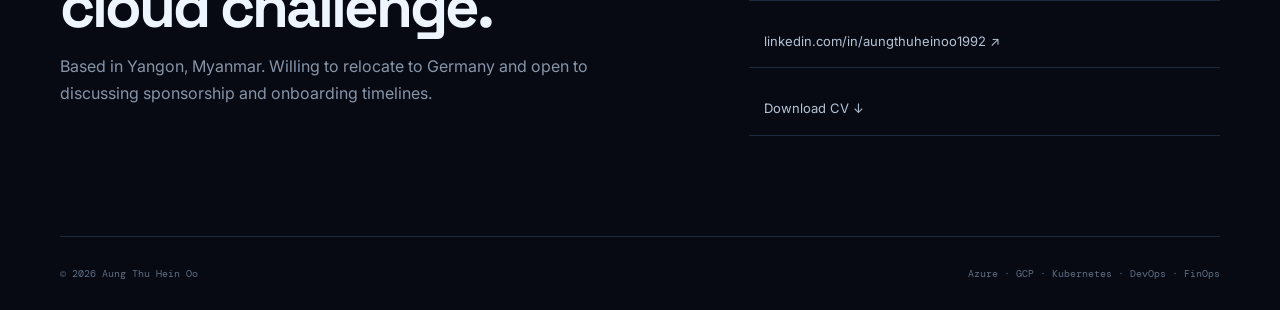
==== commit 9452c3cc: "update index" ====
--- a/index.html
+++ b/index.html
@@ -23,14 +23,14 @@
 
 <section class="metrics wrap"><div><b>$103.2K</b><span data-i18n="m1">documented 2024–2026 savings / targets</span></div><div><b>8+</b><span data-i18n="m2">years enterprise IT</span></div><div><b>AKS</b><span data-i18n="m3">public/private cluster migration</span></div><div><b>24/7</b><span data-i18n="m4">production mindset</span></div></section>
 
-<section id="work" class="section wrap"><div class="section-title"><p class="mono">01 / SELECTED WORK</p><h2 data-i18n="workTitle">Business outcomes, engineered.</h2><p data-i18n="workIntro">Three portfolio stories derived directly from the documented experience and achievements in the CV.</p></div>
+<section id="work" class="section wrap"><div class="section-title"><p class="mono">OUTSTANDING WORK</p><h2 data-i18n="workTitle">Where architecture meets impact.</h2><p data-i18n="workIntro">A curated look at core architectural transformations and bridging the gap between complex infrastructure modernization and measurable business value.</p></div>
 <div class="cards">
 <a class="project" href="case-studies/finops.html"><div class="project-top"><span>FINOPS</span><b>↗</b></div><h3>$103.2K optimization journey</h3><p data-i18n="p1">Cloud cost analysis, resource optimization and reporting across 2024–2026 targets.</p><div class="line"><span>2024</span><i></i><span>2025</span><i></i><span>2026</span></div></a>
 <a class="project" href="case-studies/aks.html"><div class="project-top"><span>PLATFORM</span><b>↗</b></div><h3>AKS public → private</h3><p data-i18n="p2">A documented 2026 public/private cluster migration and platform modernization story.</p><div class="tags"><span>AKS</span><span>Azure</span><span>Migration</span></div></a>
 <a class="project" href="case-studies/enterprise.html"><div class="project-top"><span>RELIABILITY</span><b>↗</b></div><h3>Mission-critical operations</h3><p data-i18n="p3">Enterprise insurance platforms, DR drills, production readiness and incident response.</p><div class="tags"><span>DR</span><span>IAM</span><span>Operations</span></div></a>
 </div></section>
 
-<section id="stack" class="section alt"><div class="wrap"><div class="section-title"><p class="mono">02 / ENGINEERING STACK</p><h2 data-i18n="stackTitle">The tools behind the outcomes.</h2></div><div class="techgrid">
+<section id="stack" class="section alt"><div class="wrap"><div class="section-title"><p class="mono">ENGINEERING STACK</p><h2 data-i18n="stackTitle">The tools behind the outcomes.</h2></div><div class="techgrid">
 <div class="tech"><svg class="tech-logo" style="width:2.4rem;height:2.4rem;" viewBox="0 0 64 64" aria-label="Microsoft Azure"><path fill="#6EE7FF" d="M37.1 6 15 45h15.2l7.4-13.1H50L37.1 6Zm-1.7 39H15l-7 12h34.8l-5.9-12Z"/></svg><b>Azure</b><small>Cloud infrastructure</small></div>
 <div class="tech"><svg class="tech-logo" style="width:2.4rem;height:2.4rem;" viewBox="0 0 24 24" aria-label="Google Cloud"><path fill="#6EE7FF" d="M19.35 10.04C18.67 6.59 15.64 4 12 4 9.11 4 6.6 5.64 5.35 8.04 2.34 8.36 0 10.91 0 14c0 3.31 2.69 6 6 6h13c2.76 0 5-2.24 5-5 0-2.64-2.05-4.78-4.65-4.96zM19 18H6c-2.21 0-4-1.79-4-4 0-2.05 1.53-3.76 3.56-3.97l1.07-.11.5-.95C8.08 7.14 9.94 6 12 6c2.62 0 4.88 1.86 5.39 4.43l.3 1.5 1.53.11c1.56.1 2.78 1.41 2.78 2.96 0 1.65-1.35 3-3 3z"/></svg><b>Google Cloud</b><small>Cloud platform</small></div>
 <div class="tech"><svg class="tech-logo" style="width:2.4rem;height:2.4rem;" viewBox="0 0 24 24" aria-label="Kubernetes"><path fill="#6EE7FF" d="M12 2L2 6.5v11L12 22l10-4.5v-11L12 2zm0 3c3.87 0 7 3.13 7 7s-3.13 7-7 7-7-3.13-7-7 3.13-7 7-7z"/></svg><b>Kubernetes</b><small>Containers / AKS</small></div>
@@ -42,10 +42,10 @@
 </div></div></section>
 
 
-<section id="architecture" class="section wrap"><div class="section-title"><p class="mono">03 / ARCHITECTURE</p><h2 data-i18n="archTitle">A platform view, not a logo wall.</h2><p data-i18n="archIntro">The portfolio uses an animated system map to show how cloud engineering, reliability and FinOps connect.</p></div>
+<section id="architecture" class="section wrap"><div class="section-title"><p class="mono">ARCHITECTURE</p><h2 data-i18n="archTitle">A platform view, not a logo wall.</h2><p data-i18n="archIntro">The portfolio uses an animated system map to show how cloud engineering, reliability and FinOps connect.</p></div>
 <div class="arch"><div class="arch-node business">BUSINESS<br><small>critical workloads</small></div><div class="flow f1"></div><div class="arch-node cloud">AZURE / GCP<br><small>infrastructure</small></div><div class="flow f2"></div><div class="arch-node platform">AKS · APIM · SQL<br><small>platform layer</small></div><div class="flow f3"></div><div class="arch-node fin">FINOPS<br><small>cost visibility → optimization</small></div><div class="pulse p1"></div><div class="pulse p2"></div><div class="pulse p3"></div></div></section>
 
-<section id="experience" class="section alt"><div class="wrap"><div class="section-title"><p class="mono">04 / EXPERIENCE</p><h2 data-i18n="expTitle">8+ years, one direction.</h2></div><div class="timeline">
+<section id="experience" class="section alt"><div class="wrap"><div class="section-title"><p class="mono">EXPERIENCE</p><h2 data-i18n="expTitle">8+ years, one direction.</h2></div><div class="timeline">
 <div><span>2025—NOW</span><h3>Assistant Manager · Cloud & Infrastructure Engineer</h3><p>AIA Myanmar — Azure, AKS, Azure SQL, enterprise applications, architecture reviews, AKS migration and emerging Agentic AI infrastructure.</p></div>
 <div><span>2022—2025</span><h3>Senior Cloud & Infrastructure Engineer</h3><p>AIA Myanmar — Azure infrastructure, APIM migration, production transition, DR drills and 2024 FinOps target.</p></div>
 <div><span>2020—2022</span><h3>Infrastructure & EUS Operations Engineer</h3><p>AIA Myanmar — Tier 2/3 support, cloud migration, modernization, security operations and incident response.</p></div>
@@ -53,10 +53,10 @@
 <div><span>2017—2019</span><h3>IT Officer</h3><p>Summit Parkview Hotel — network, servers, endpoints, vendors, SLA and asset management.</p></div>
 </div></div></section>
 
-<section class="section wrap credentials"><div><div class="section-title"><p class="mono">05 / CREDENTIALS</p><h2 data-i18n="credTitle">Certified for the work.</h2></div><div class="certs"><span>FinOps Certified Engineer</span><span>FinOps Certified Practitioner</span><span>FinOps Certified FOCUS Analyst</span><span>Microsoft Certified: Azure Fundamentals</span><span>B.C.Sc · University of Computer Studies, Yangon</span></div></div>
+<section class="section wrap credentials"><div><div class="section-title"><p class="mono">CREDENTIALS</p><h2 data-i18n="credTitle">Certified for the work.</h2></div><div class="certs"><span>FinOps Certified Engineer</span><span>FinOps Certified Practitioner</span><span>FinOps Certified FOCUS Analyst</span><span>Microsoft Certified: Azure Fundamentals</span><span>B.C.Sc · University of Computer Studies, Yangon</span></div></div>
 <div class="recruiter"><p class="mono">RECRUITER SNAPSHOT</p><h3 data-i18n="recTitle">Cloud engineering + financial accountability.</h3><p data-i18n="recText">A profile built for teams that need reliable infrastructure, migration delivery, operational resilience and cloud cost discipline.</p><a href="assets/Cover_Letter_FinOps.pdf" target="_blank" class="textlink" data-i18n="letter">Read FinOps cover letter ↗</a></div></section>
 
-<section id="contact" class="contact wrap"><div><p class="mono">06 / CONTACT</p><h2 data-i18n="contactTitle">Ready for the next cloud challenge.</h2><p data-i18n="contactText">Based in Yangon, Myanmar. Willing to relocate to Germany and open to discussing sponsorship and onboarding timelines.</p></div><div class="contact-card"><a href="mailto:aungthuheinoo1992@gmail.com">aungthuheinoo1992@gmail.com</a><a href="tel:+959955055605">+95 995 505 5605</a><a href="https://linkedin.com/in/aungthuheinoo1992" target="_blank">linkedin.com/in/aungthuheinoo1992 ↗</a><a href="assets/Aung_Thu_Hein_Oo_CV_2026.pdf" target="_blank">Download CV ↓</a></div></section>
+<section id="contact" class="contact wrap"><div><p class="mono">CONTACT</p><h2 data-i18n="contactTitle">Ready for the next cloud challenge.</h2><p data-i18n="contactText">Based in Yangon, Myanmar. Willing to relocate to Germany and open to discussing sponsorship and onboarding timelines.</p></div><div class="contact-card"><a href="mailto:aungthuheinoo1992@gmail.com">aungthuheinoo1992@gmail.com</a><a href="tel:+959955055605">+95 995 505 5605</a><a href="https://linkedin.com/in/aungthuheinoo1992" target="_blank">linkedin.com/in/aungthuheinoo1992 ↗</a><a href="assets/Aung_Thu_Hein_Oo_CV_2026.pdf" target="_blank">Download CV ↓</a></div></section>
 </main>
 <footer class="wrap"><span>© 2026 Aung Thu Hein Oo</span><span>Azure · GCP · Kubernetes · DevOps · FinOps</span></footer>
 <script src="assets/site.js"></script>
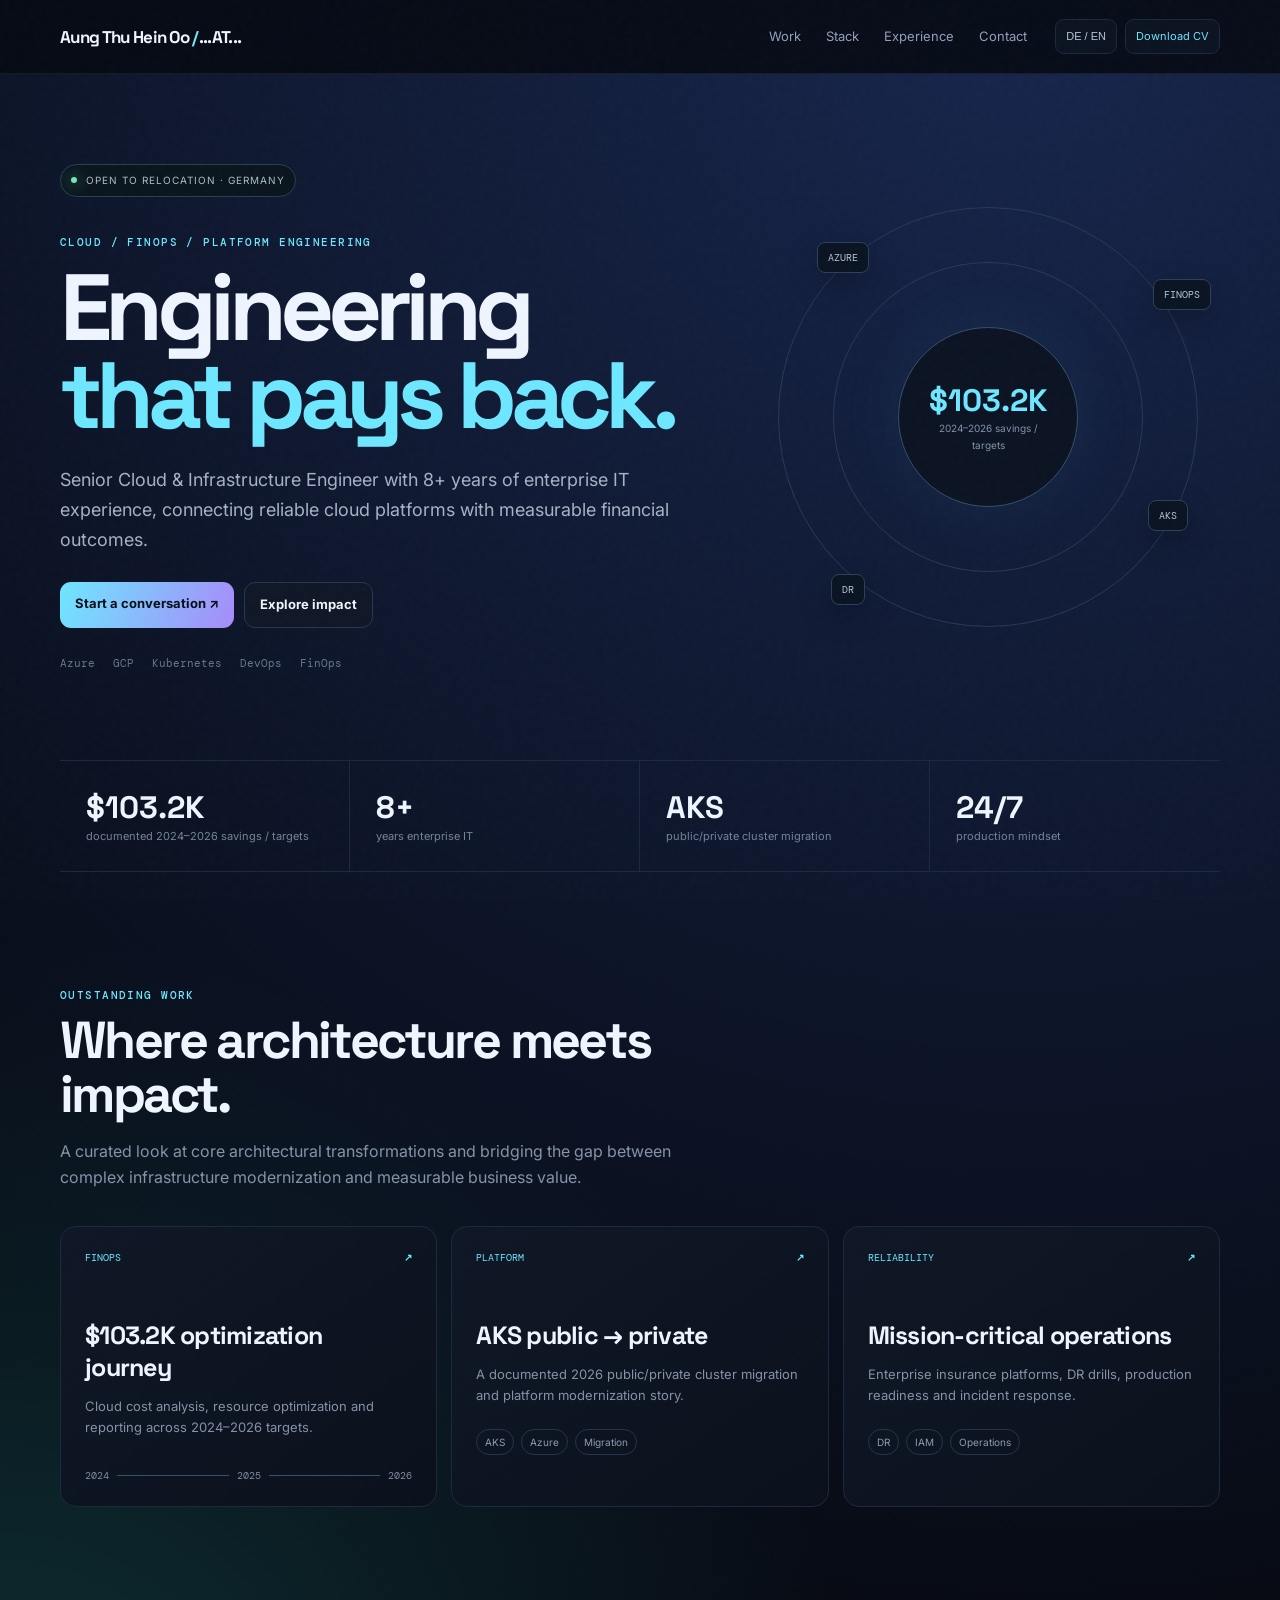
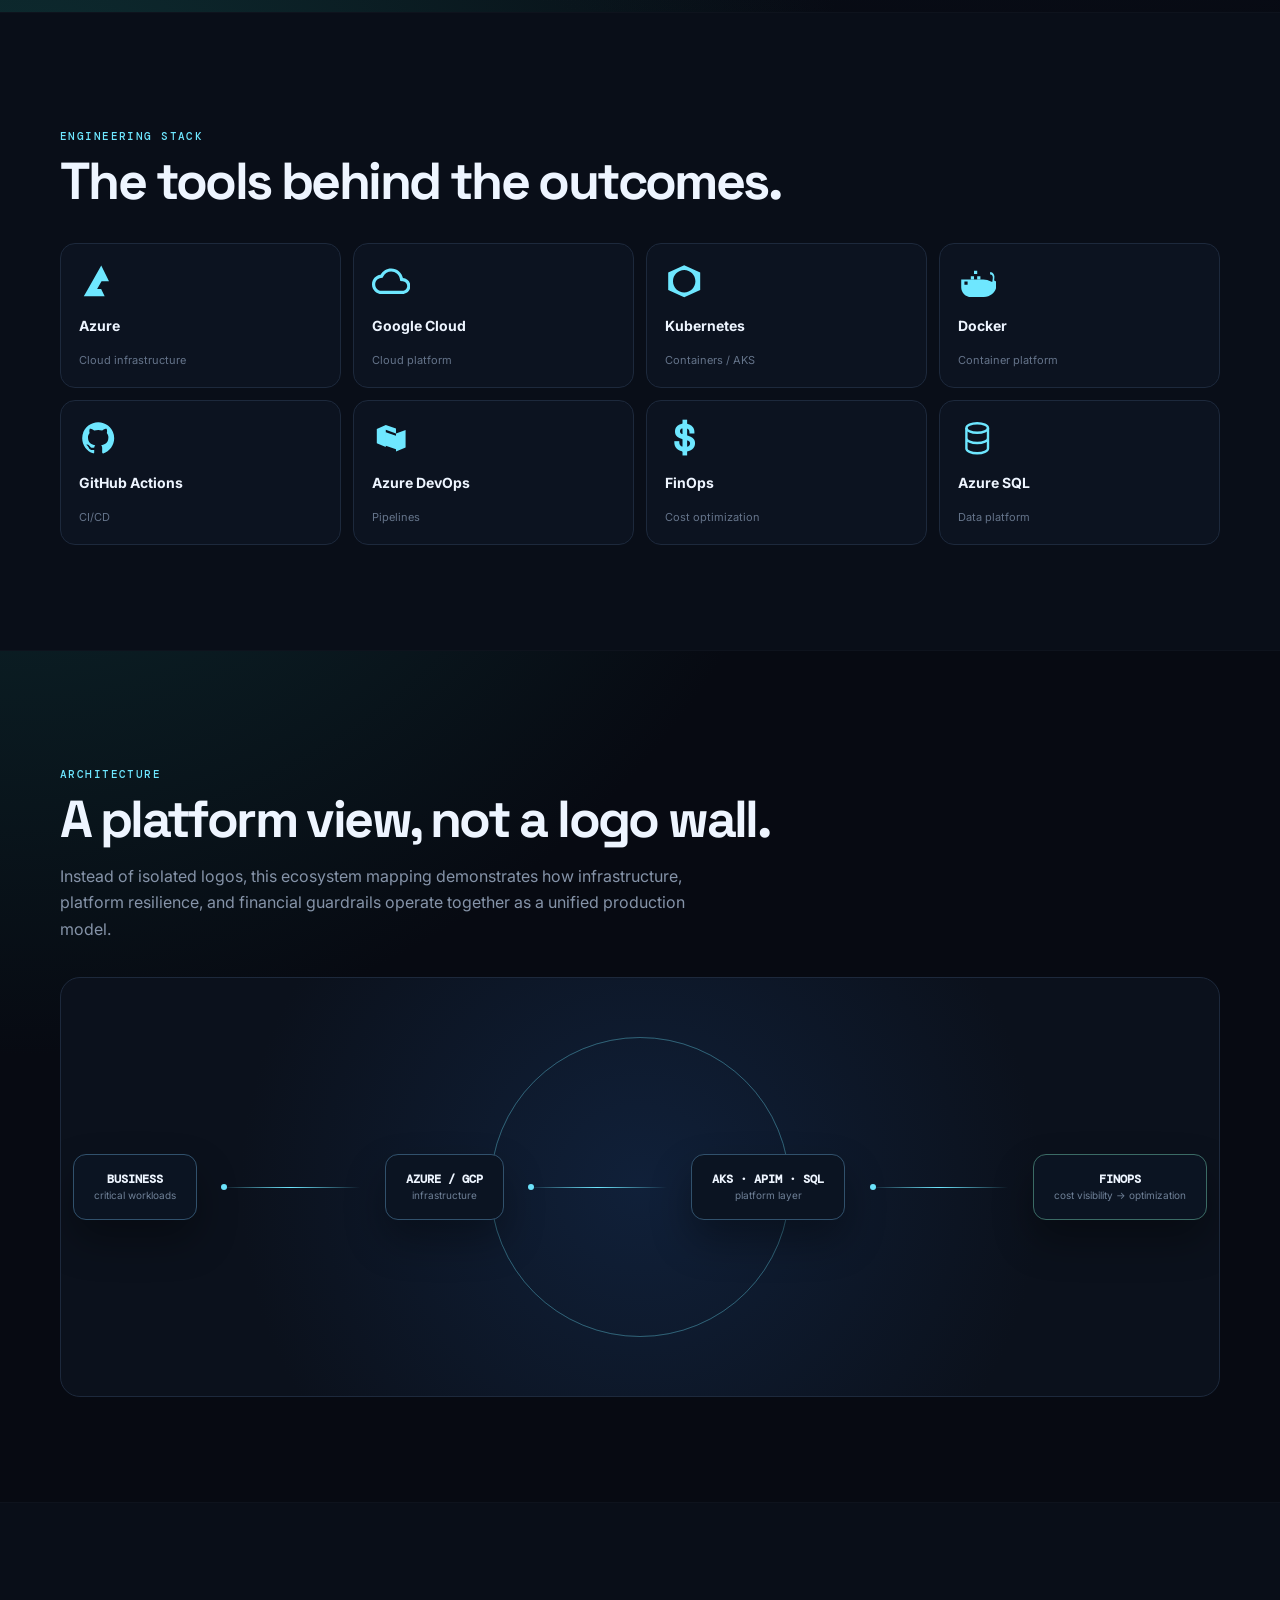
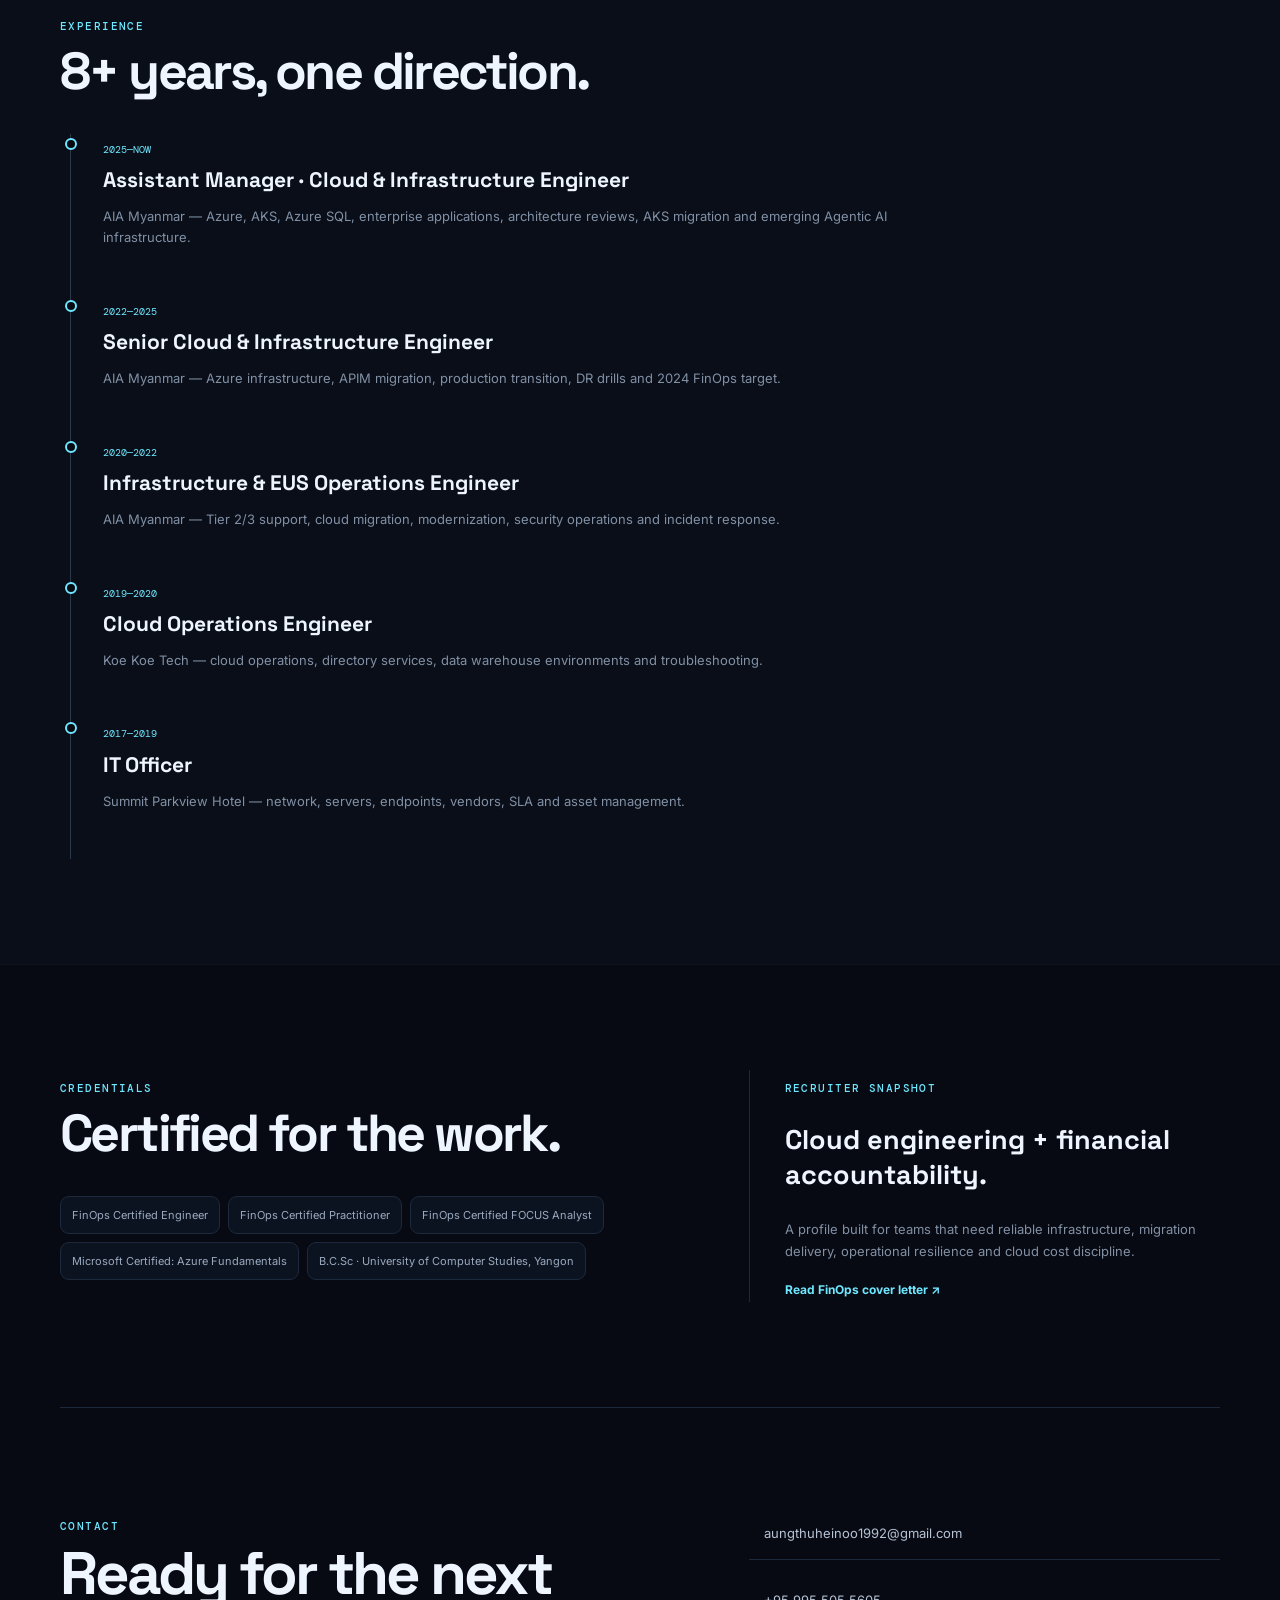
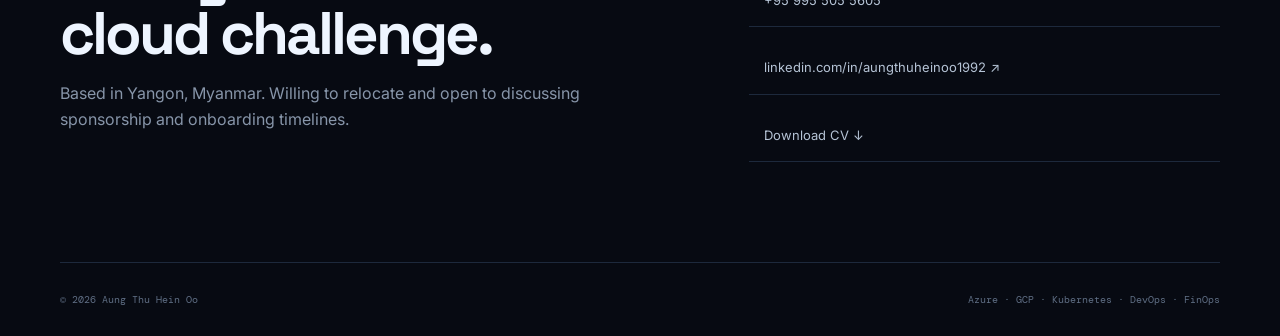
==== commit d56076ff: "change wording" ====
--- a/index.html
+++ b/index.html
@@ -42,7 +42,7 @@
 </div></div></section>
 
 
-<section id="architecture" class="section wrap"><div class="section-title"><p class="mono">ARCHITECTURE</p><h2 data-i18n="archTitle">A platform view, not a logo wall.</h2><p data-i18n="archIntro">The portfolio uses an animated system map to show how cloud engineering, reliability and FinOps connect.</p></div>
+<section id="architecture" class="section wrap"><div class="section-title"><p class="mono">ARCHITECTURE</p><h2 data-i18n="archTitle">A platform view, not a logo wall.</h2><p data-i18n="archIntro">Instead of isolated logos, this ecosystem mapping demonstrates how infrastructure, platform resilience, and financial guardrails operate together as a unified production model.</p></div>
 <div class="arch"><div class="arch-node business">BUSINESS<br><small>critical workloads</small></div><div class="flow f1"></div><div class="arch-node cloud">AZURE / GCP<br><small>infrastructure</small></div><div class="flow f2"></div><div class="arch-node platform">AKS · APIM · SQL<br><small>platform layer</small></div><div class="flow f3"></div><div class="arch-node fin">FINOPS<br><small>cost visibility → optimization</small></div><div class="pulse p1"></div><div class="pulse p2"></div><div class="pulse p3"></div></div></section>
 
 <section id="experience" class="section alt"><div class="wrap"><div class="section-title"><p class="mono">EXPERIENCE</p><h2 data-i18n="expTitle">8+ years, one direction.</h2></div><div class="timeline">
@@ -56,7 +56,7 @@
 <section class="section wrap credentials"><div><div class="section-title"><p class="mono">CREDENTIALS</p><h2 data-i18n="credTitle">Certified for the work.</h2></div><div class="certs"><span>FinOps Certified Engineer</span><span>FinOps Certified Practitioner</span><span>FinOps Certified FOCUS Analyst</span><span>Microsoft Certified: Azure Fundamentals</span><span>B.C.Sc · University of Computer Studies, Yangon</span></div></div>
 <div class="recruiter"><p class="mono">RECRUITER SNAPSHOT</p><h3 data-i18n="recTitle">Cloud engineering + financial accountability.</h3><p data-i18n="recText">A profile built for teams that need reliable infrastructure, migration delivery, operational resilience and cloud cost discipline.</p><a href="assets/Cover_Letter_FinOps.pdf" target="_blank" class="textlink" data-i18n="letter">Read FinOps cover letter ↗</a></div></section>
 
-<section id="contact" class="contact wrap"><div><p class="mono">CONTACT</p><h2 data-i18n="contactTitle">Ready for the next cloud challenge.</h2><p data-i18n="contactText">Based in Yangon, Myanmar. Willing to relocate to Germany and open to discussing sponsorship and onboarding timelines.</p></div><div class="contact-card"><a href="mailto:aungthuheinoo1992@gmail.com">aungthuheinoo1992@gmail.com</a><a href="tel:+959955055605">+95 995 505 5605</a><a href="https://linkedin.com/in/aungthuheinoo1992" target="_blank">linkedin.com/in/aungthuheinoo1992 ↗</a><a href="assets/Aung_Thu_Hein_Oo_CV_2026.pdf" target="_blank">Download CV ↓</a></div></section>
+<section id="contact" class="contact wrap"><div><p class="mono">CONTACT</p><h2 data-i18n="contactTitle">Ready for the next cloud challenge.</h2><p data-i18n="contactText">Based in Yangon, Myanmar. Willing to relocate and open to discussing sponsorship and onboarding timelines.</p></div><div class="contact-card"><a href="mailto:aungthuheinoo1992@gmail.com">aungthuheinoo1992@gmail.com</a><a href="tel:+959955055605">+95 995 505 5605</a><a href="https://linkedin.com/in/aungthuheinoo1992" target="_blank">linkedin.com/in/aungthuheinoo1992 ↗</a><a href="assets/Aung_Thu_Hein_Oo_CV_2026.pdf" target="_blank">Download CV ↓</a></div></section>
 </main>
 <footer class="wrap"><span>© 2026 Aung Thu Hein Oo</span><span>Azure · GCP · Kubernetes · DevOps · FinOps</span></footer>
 <script src="assets/site.js"></script>
